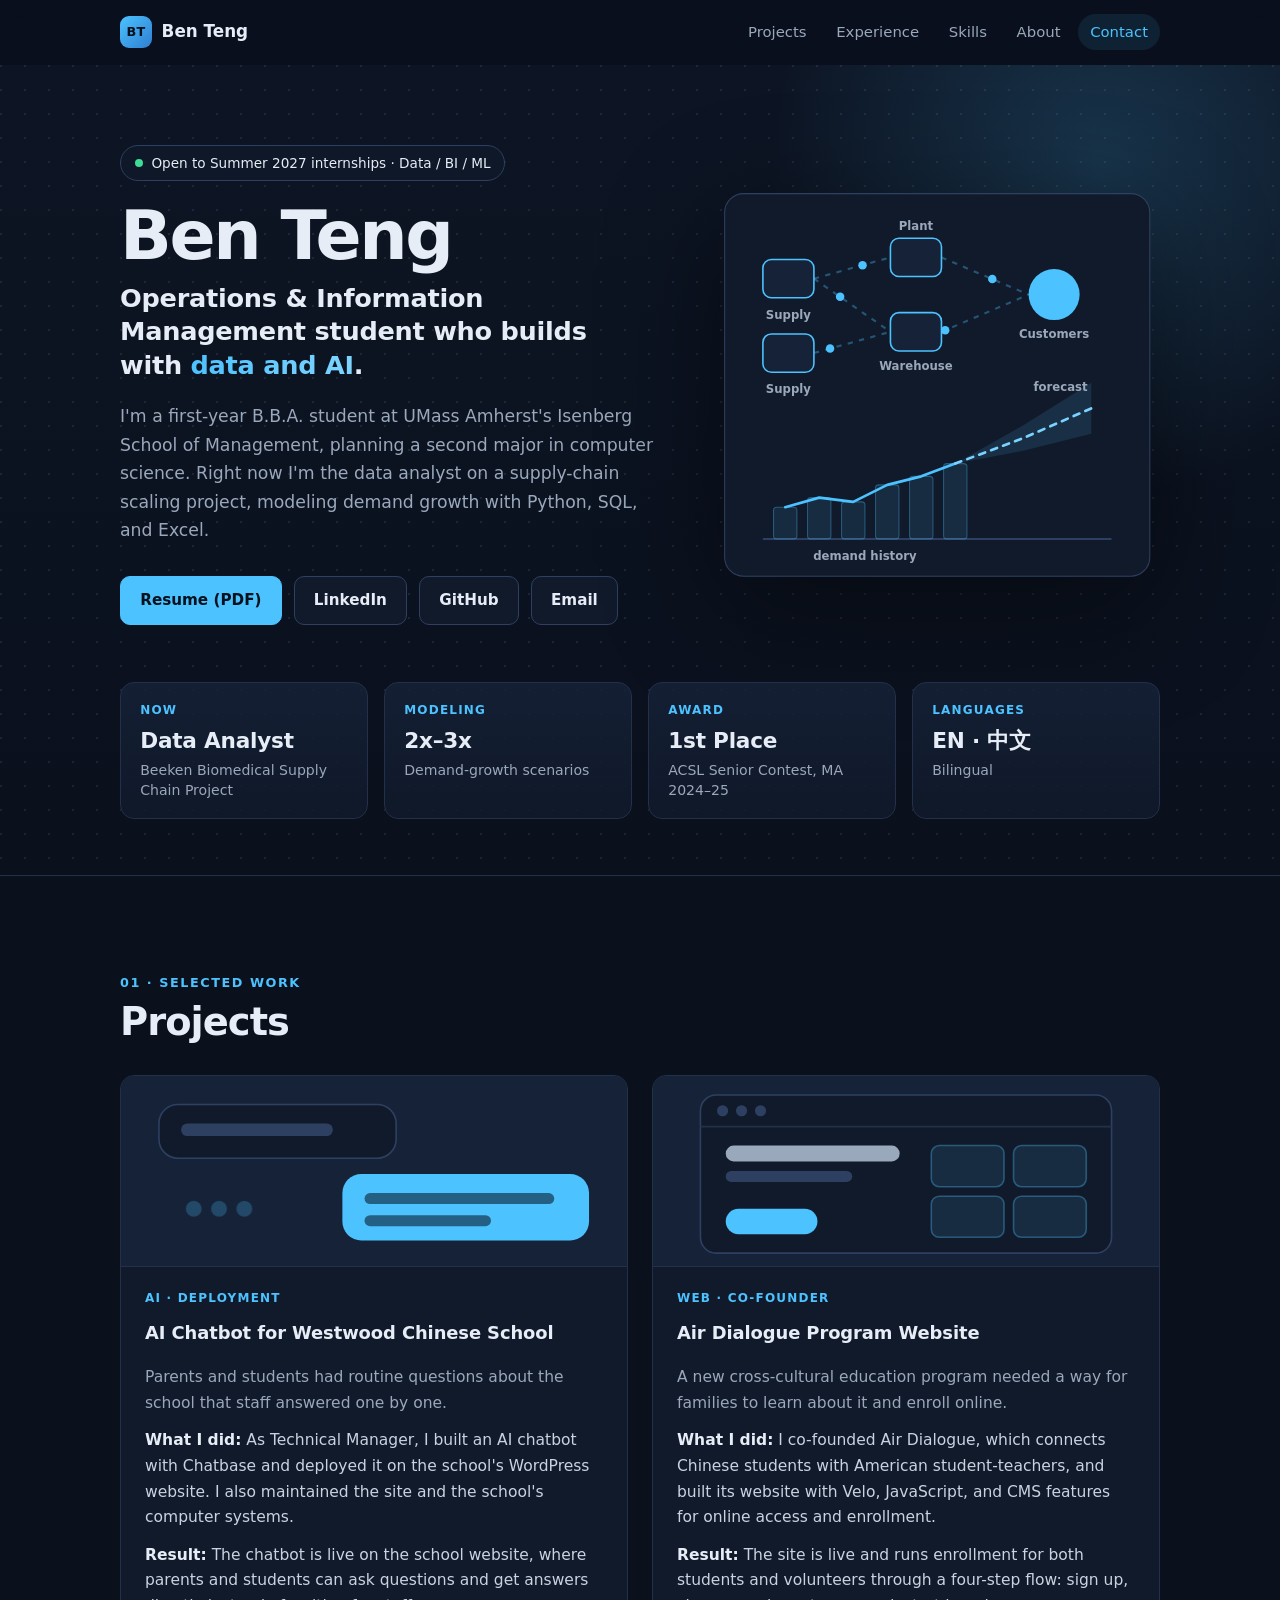
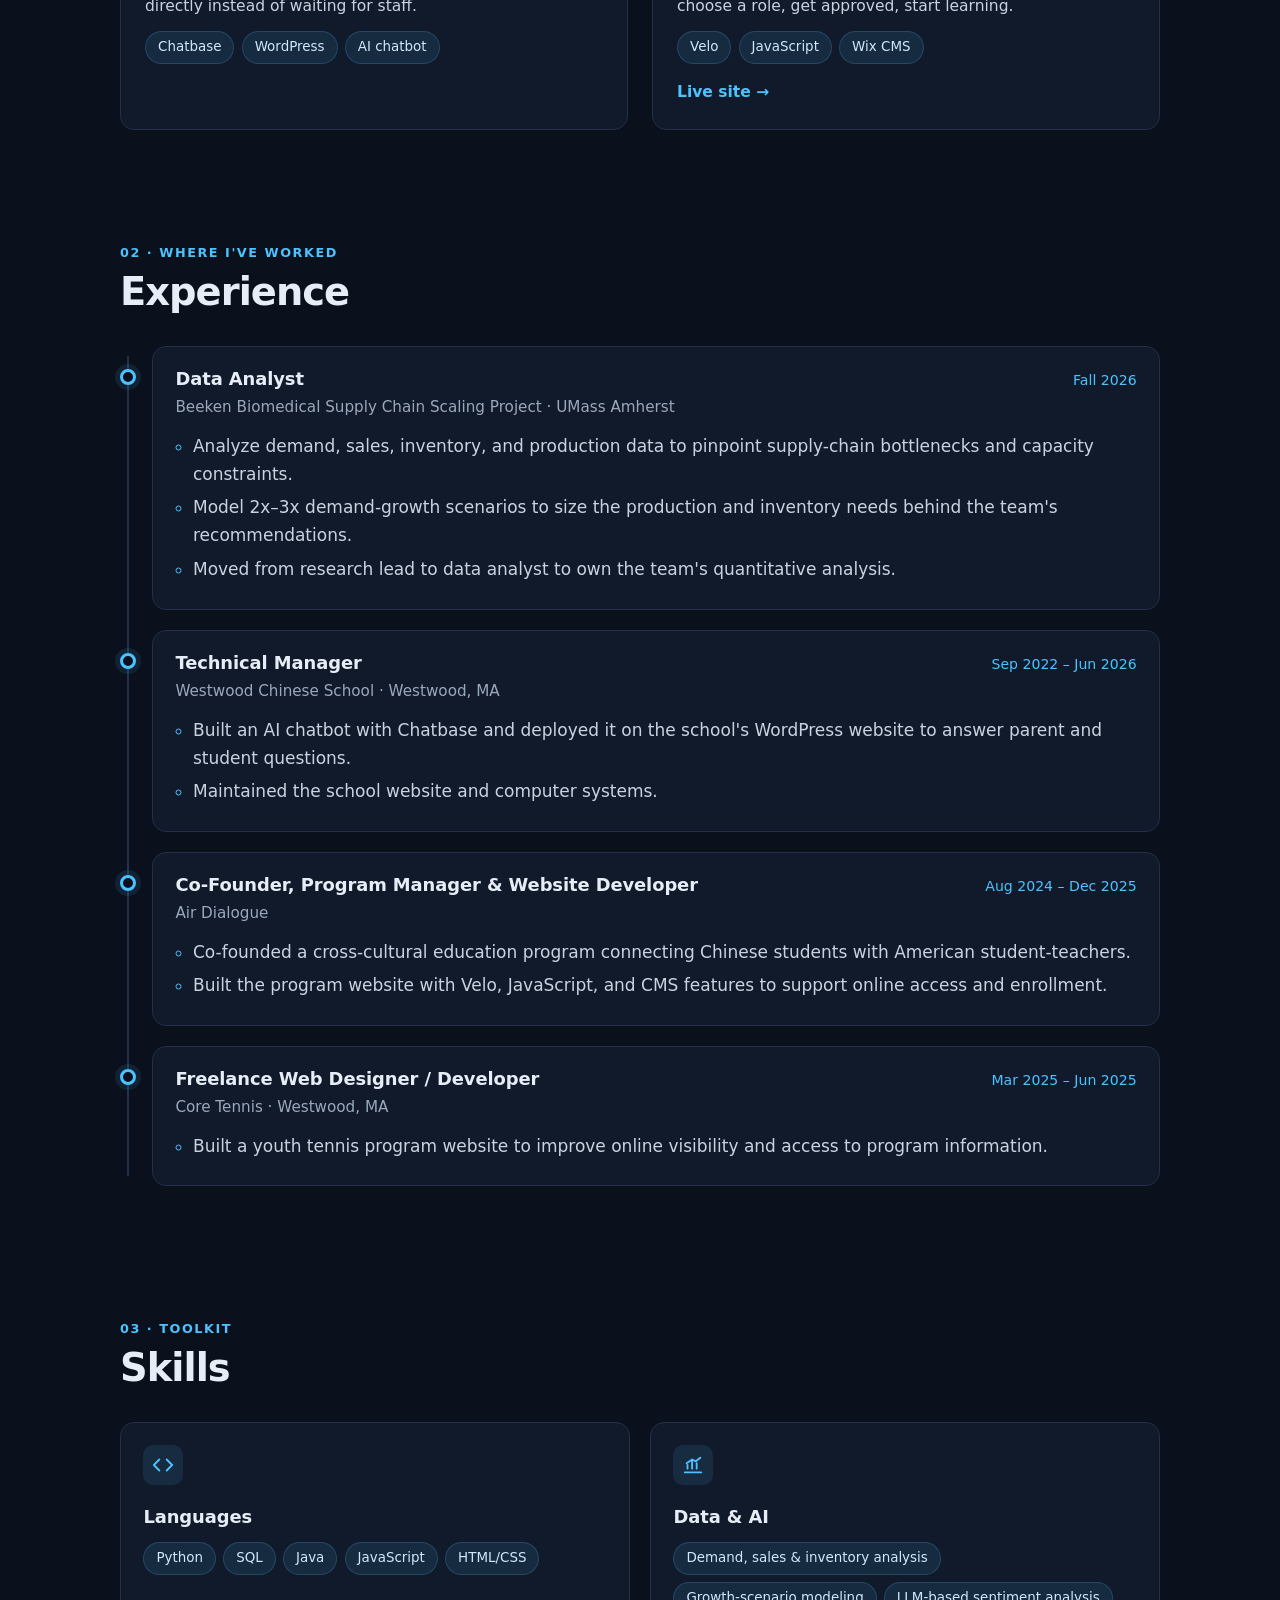
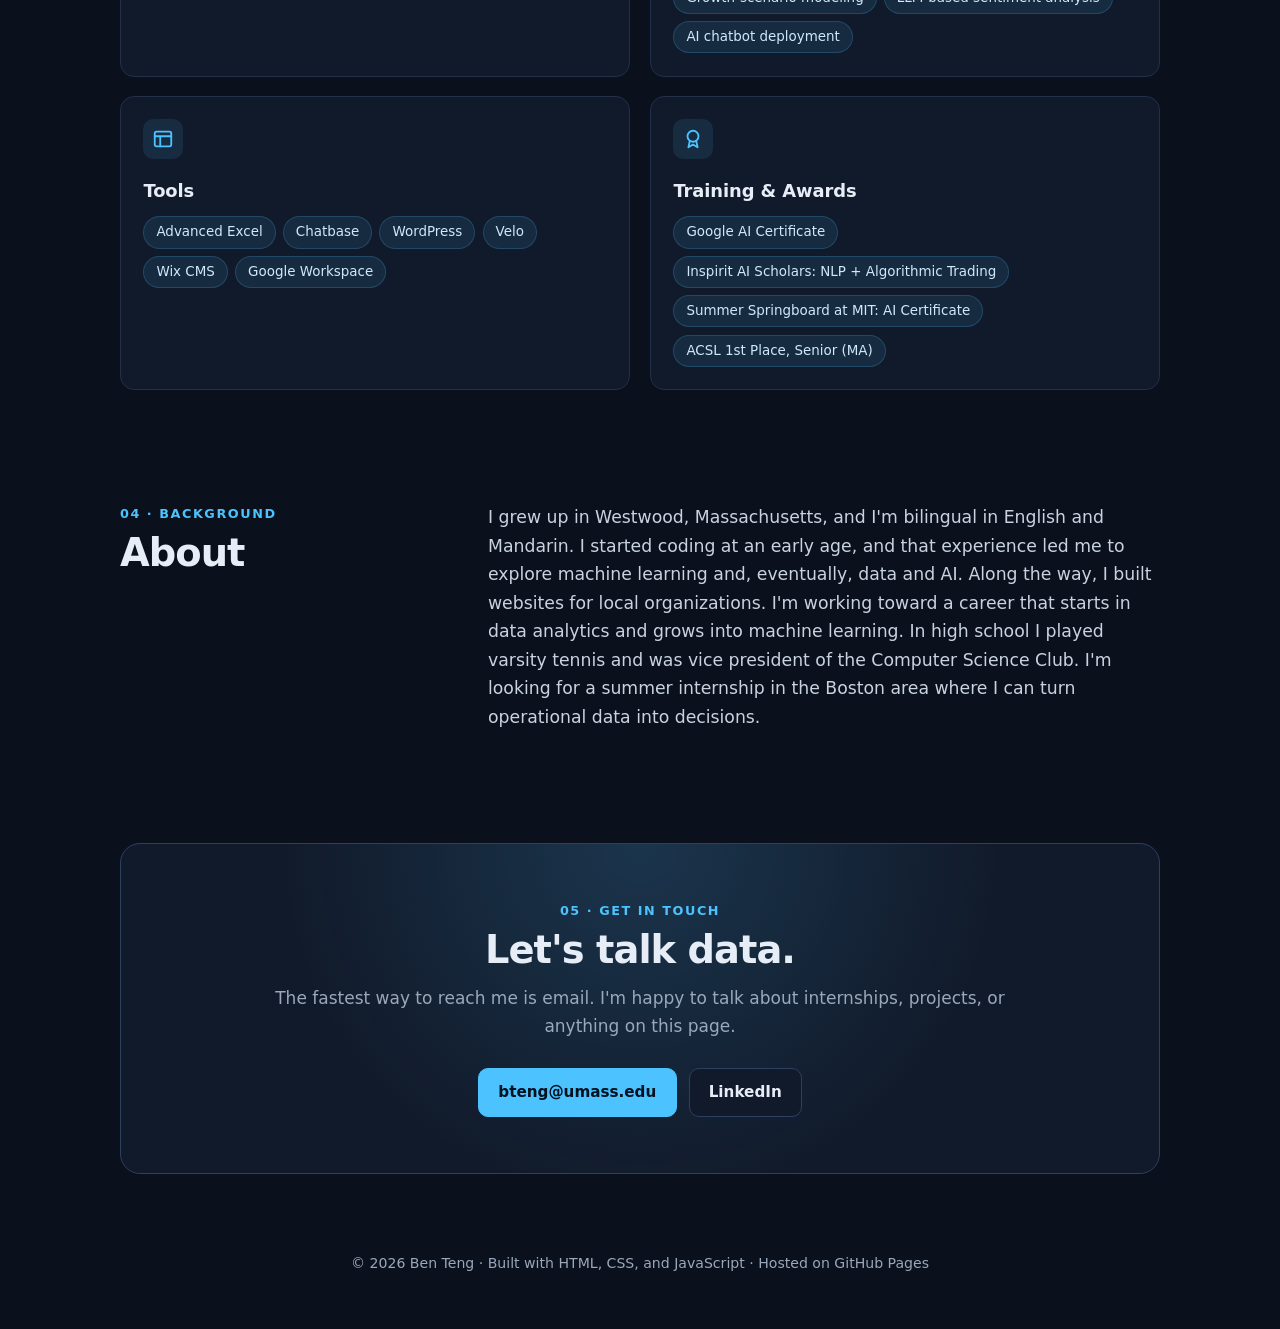
==== index.html @ b3b1205c "Fix copy and add Chatbase/WordPress details" ====
<!DOCTYPE html>
<html lang="en">
<head>
  <meta charset="UTF-8">
  <meta name="viewport" content="width=device-width, initial-scale=1.0">
  <title>Ben Teng | Data &amp; AI Portfolio</title>
  <meta name="description" content="Ben Teng, Operations & Information Management student at UMass Amherst who builds with data and AI. Seeking data analytics, BI, and ML internships.">
  <meta name="theme-color" content="#0a101c">
  <script>document.documentElement.classList.add('js');</script>
  <link rel="stylesheet" href="styles.css?v=3">
  <script src="script.js?v=3" defer></script>
</head>
<body>
  <a class="skip-link" href="#main">Skip to content</a>
  <div class="progress" aria-hidden="true"><span></span></div>

  <header class="site-header">
    <nav class="nav container" aria-label="Main">
      <a class="nav-name" href="#top"><span class="logo-mark" aria-hidden="true">BT</span>Ben Teng</a>
      <ul class="nav-links">
        <li><a href="#projects">Projects</a></li>
        <li><a href="#experience">Experience</a></li>
        <li><a href="#skills">Skills</a></li>
        <li><a href="#about">About</a></li>
        <li><a href="#contact">Contact</a></li>
      </ul>
    </nav>
  </header>

  <main id="main">
    <!-- ========== HERO ========== -->
    <section class="hero" id="top">
      <div class="hero-glow" aria-hidden="true"></div>
      <div class="container hero-grid">
        <div class="hero-text" data-stagger>
          <p class="eyebrow reveal"><span class="status-dot" aria-hidden="true"></span>Open to Summer 2027 internships · Data / BI / ML</p>
          <h1 class="reveal">Ben Teng</h1>
          <p class="headline reveal">Operations &amp; Information Management student who builds with <span class="accent-text">data and AI</span>.</p>
          <p class="lead reveal">
            I'm a first-year B.B.A. student at UMass Amherst's Isenberg School of Management,
            planning a second major in computer science. Right now I'm the data analyst on a supply-chain
            scaling project, modeling demand growth with Python, SQL, and Excel.
          </p>
          <div class="button-row reveal">
            <a class="btn btn-primary" href="resume/Ben_Teng_Resume.pdf" target="_blank" rel="noopener">Resume (PDF)</a>
            <a class="btn" href="https://www.linkedin.com/in/ben-teng-31b1a333a/" target="_blank" rel="noopener">LinkedIn</a>
            <a class="btn" href="https://github.com/benteng30" target="_blank" rel="noopener">GitHub</a>
            <a class="btn" href="mailto:bteng@umass.edu">Email</a>
          </div>
        </div>

        <!-- Hero illustration: supply chain network feeding a demand forecast -->
        <figure class="hero-art reveal" data-anim="zoom" aria-hidden="true">
          <svg viewBox="0 0 420 380" xmlns="http://www.w3.org/2000/svg">
            <rect x="10" y="10" width="400" height="360" rx="18" class="art-panel"/>
            <g class="edges">
              <path id="e1" d="M94 90 L166 70"/>
              <path id="e2" d="M94 90 L166 140"/>
              <path id="e3" d="M94 160 L166 140"/>
              <path id="e4" d="M214 70 L296 105"/>
              <path id="e5" d="M214 140 L296 105"/>
            </g>
            <g class="flow">
              <circle r="4"><animateMotion dur="3.2s" repeatCount="indefinite"><mpath href="#e1"/></animateMotion></circle>
              <circle r="4"><animateMotion dur="3.6s" begin="0.8s" repeatCount="indefinite"><mpath href="#e2"/></animateMotion></circle>
              <circle r="4"><animateMotion dur="3s" begin="1.4s" repeatCount="indefinite"><mpath href="#e3"/></animateMotion></circle>
              <circle r="4"><animateMotion dur="2.8s" begin="0.4s" repeatCount="indefinite"><mpath href="#e4"/></animateMotion></circle>
              <circle r="4"><animateMotion dur="3.1s" begin="1.9s" repeatCount="indefinite"><mpath href="#e5"/></animateMotion></circle>
            </g>
            <g class="node"><rect x="46" y="72" width="48" height="36" rx="8"/><text x="70" y="128">Supply</text></g>
            <g class="node"><rect x="46" y="142" width="48" height="36" rx="8"/><text x="70" y="198">Supply</text></g>
            <g class="node"><rect x="166" y="52" width="48" height="36" rx="8"/><text x="190" y="44">Plant</text></g>
            <g class="node"><rect x="166" y="122" width="48" height="36" rx="8"/><text x="190" y="176">Warehouse</text></g>
            <g class="node node-accent"><circle cx="320" cy="105" r="24"/><text x="320" y="146">Customers</text></g>

            <line x1="46" y1="335" x2="374" y2="335" class="axis"/>
            <g class="bars">
              <rect x="56"  y="305" width="22" height="30" rx="3"/>
              <rect x="88"  y="296" width="22" height="39" rx="3"/>
              <rect x="120" y="300" width="22" height="35" rx="3"/>
              <rect x="152" y="284" width="22" height="51" rx="3"/>
              <rect x="184" y="276" width="22" height="59" rx="3"/>
              <rect x="216" y="264" width="22" height="71" rx="3"/>
            </g>
            <path class="trend" pathLength="400" d="M67 305 L99 296 L131 300 L163 284 L195 276 L227 264"/>
            <path class="forecast" d="M227 264 L259 252 L291 240 L323 226 L355 212"/>
            <path class="band" d="M227 264 L259 246 L291 228 L323 208 L355 188 L355 236 L323 244 L291 252 L259 258 Z"/>
            <text x="326" y="196" class="chart-label">forecast</text>
            <text x="142" y="355" class="chart-label">demand history</text>
          </svg>
        </figure>
      </div>

      <!-- At a glance: key facts as objects -->
      <div class="container">
        <ul class="glance" data-stagger aria-label="At a glance">
          <li class="glance-item reveal" data-anim="up">
            <span class="glance-k">Now</span>
            <span class="glance-v">Data Analyst</span>
            <span class="glance-d">Beeken Biomedical Supply Chain Project</span>
          </li>
          <li class="glance-item reveal" data-anim="up">
            <span class="glance-k">Modeling</span>
            <span class="glance-v">2x–3x</span>
            <span class="glance-d">Demand-growth scenarios</span>
          </li>
          <li class="glance-item reveal" data-anim="up">
            <span class="glance-k">Award</span>
            <span class="glance-v">1st Place</span>
            <span class="glance-d">ACSL Senior Contest, MA 2024–25</span>
          </li>
          <li class="glance-item reveal" data-anim="up">
            <span class="glance-k">Languages</span>
            <span class="glance-v">EN · 中文</span>
            <span class="glance-d">Bilingual</span>
          </li>
        </ul>
      </div>
    </section>

    <!-- ========== PROJECTS ========== -->
    <section class="section container" id="projects" aria-labelledby="projects-title">
      <div class="section-head reveal">
        <p class="kicker">01 · Selected work</p>
        <h2 id="projects-title">Projects</h2>
      </div>

      <div class="cards" data-stagger>
        <article class="card reveal" data-anim="rise">
          <div class="card-art" aria-hidden="true">
            <svg viewBox="0 0 320 120" xmlns="http://www.w3.org/2000/svg">
              <rect x="24" y="18" width="150" height="34" rx="12" class="bubble-user"/>
              <rect x="38" y="30" width="96" height="8" rx="4" class="line-light"/>
              <rect x="140" y="62" width="156" height="42" rx="12" class="bubble-bot"/>
              <rect x="154" y="74" width="120" height="7" rx="3.5" class="line-on-accent"/>
              <rect x="154" y="88" width="80" height="7" rx="3.5" class="line-on-accent"/>
              <g class="typing"><circle cx="46" cy="84" r="5"/><circle cx="62" cy="84" r="5"/><circle cx="78" cy="84" r="5"/></g>
            </svg>
          </div>
          <div class="card-body">
            <p class="card-tag">AI · Deployment</p>
            <h3>AI Chatbot for Westwood Chinese School</h3>
            <p class="problem">Parents and students had routine questions about the school that staff answered one by one.</p>
            <p><strong>What I did:</strong> As Technical Manager, I built an AI chatbot with Chatbase and deployed it on the school's WordPress website. I also maintained the site and the school's computer systems.</p>
            <p><strong>Result:</strong> The chatbot is live on the school website, where parents and students can ask questions and get answers directly instead of waiting for staff.</p>
            <ul class="chips"><li>Chatbase</li><li>WordPress</li><li>AI chatbot</li></ul>
          </div>
        </article>

        <article class="card reveal" data-anim="rise">
          <div class="card-art" aria-hidden="true">
            <svg viewBox="0 0 320 120" xmlns="http://www.w3.org/2000/svg">
              <rect x="30" y="12" width="260" height="100" rx="10" class="browser"/>
              <line x1="30" y1="32" x2="290" y2="32" class="browser-line"/>
              <circle cx="44" cy="22" r="3.5" class="dot"/><circle cx="56" cy="22" r="3.5" class="dot"/><circle cx="68" cy="22" r="3.5" class="dot"/>
              <rect x="46" y="44" width="110" height="10" rx="5" class="line-strong"/>
              <rect x="46" y="60" width="80" height="7" rx="3.5" class="line-mid"/>
              <rect x="46" y="84" width="58" height="16" rx="8" class="cta"/>
              <g class="cms">
                <rect x="176" y="44" width="46" height="26" rx="5"/><rect x="228" y="44" width="46" height="26" rx="5"/>
                <rect x="176" y="76" width="46" height="26" rx="5"/><rect x="228" y="76" width="46" height="26" rx="5"/>
              </g>
            </svg>
          </div>
          <div class="card-body">
            <p class="card-tag">Web · Co-Founder</p>
            <h3>Air Dialogue Program Website</h3>
            <p class="problem">A new cross-cultural education program needed a way for families to learn about it and enroll online.</p>
            <p><strong>What I did:</strong> I co-founded Air Dialogue, which connects Chinese students with American student-teachers, and built its website with Velo, JavaScript, and CMS features for online access and enrollment.</p>
            <p><strong>Result:</strong> The site is live and runs enrollment for both students and volunteers through a four-step flow: sign up, choose a role, get approved, start learning.</p>
            <ul class="chips"><li>Velo</li><li>JavaScript</li><li>Wix CMS</li></ul>
            <p class="links"><a href="https://www.airdialogue.com/" target="_blank" rel="noopener">Live site <span aria-hidden="true">→</span></a></p>
          </div>
        </article>

        <!--
          TEMPLATE for your next project. Copy this block above this comment and fill it in.

        <article class="card reveal" data-anim="rise">
          <div class="card-body">
            <p class="card-tag">Data · Forecasting</p>
            <h3>Project Title</h3>
            <p class="problem">One sentence on the question you answered.</p>
            <p><strong>What I did:</strong> One or two sentences.</p>
            <p><strong>Result:</strong> The finding, with a real number.</p>
            <ul class="chips"><li>Python</li><li>pandas</li><li>scikit-learn</li></ul>
            <p class="links"><a href="https://github.com/benteng30/REPO" target="_blank" rel="noopener">GitHub →</a></p>
          </div>
        </article>
        -->
      </div>
    </section>

    <!-- ========== EXPERIENCE ========== -->
    <section class="section container" id="experience" aria-labelledby="experience-title">
      <div class="section-head reveal">
        <p class="kicker">02 · Where I've worked</p>
        <h2 id="experience-title">Experience</h2>
      </div>

      <ol class="timeline">
        <li class="job reveal" data-anim="left">
          <div class="job-card">
            <div class="job-head">
              <h3>Data Analyst</h3>
              <p class="meta">Fall 2026</p>
            </div>
            <p class="org">Beeken Biomedical Supply Chain Scaling Project · UMass Amherst</p>
            <ul>
              <li>Analyze demand, sales, inventory, and production data to pinpoint supply-chain bottlenecks and capacity constraints.</li>
              <li>Model 2x–3x demand-growth scenarios to size the production and inventory needs behind the team's recommendations.</li>
              <li>Moved from research lead to data analyst to own the team's quantitative analysis.</li>
            </ul>
          </div>
        </li>

        <li class="job reveal" data-anim="left">
          <div class="job-card">
            <div class="job-head">
              <h3>Technical Manager</h3>
              <p class="meta">Sep 2022 – Jun 2026</p>
            </div>
            <p class="org">Westwood Chinese School · Westwood, MA</p>
            <ul>
              <li>Built an AI chatbot with Chatbase and deployed it on the school's WordPress website to answer parent and student questions.</li>
              <li>Maintained the school website and computer systems.</li>
            </ul>
          </div>
        </li>

        <li class="job reveal" data-anim="left">
          <div class="job-card">
            <div class="job-head">
              <h3>Co-Founder, Program Manager &amp; Website Developer</h3>
              <p class="meta">Aug 2024 – Dec 2025</p>
            </div>
            <p class="org">Air Dialogue</p>
            <ul>
              <li>Co-founded a cross-cultural education program connecting Chinese students with American student-teachers.</li>
              <li>Built the program website with Velo, JavaScript, and CMS features to support online access and enrollment.</li>
            </ul>
          </div>
        </li>

        <li class="job reveal" data-anim="left">
          <div class="job-card">
            <div class="job-head">
              <h3>Freelance Web Designer / Developer</h3>
              <p class="meta">Mar 2025 – Jun 2025</p>
            </div>
            <p class="org">Core Tennis · Westwood, MA</p>
            <ul>
              <li>Built a youth tennis program website to improve online visibility and access to program information.</li>
            </ul>
          </div>
        </li>
      </ol>
    </section>

    <!-- ========== SKILLS ========== -->
    <section class="section container" id="skills" aria-labelledby="skills-title">
      <div class="section-head reveal">
        <p class="kicker">03 · Toolkit</p>
        <h2 id="skills-title">Skills</h2>
      </div>
      <div class="skill-groups" data-stagger>
        <div class="skill-box reveal" data-anim="zoom">
          <svg class="icon" viewBox="0 0 24 24" aria-hidden="true"><path d="M8 6 2 12l6 6M16 6l6 6-6 6"/></svg>
          <h3>Languages</h3>
          <ul class="chips"><li>Python</li><li>SQL</li><li>Java</li><li>JavaScript</li><li>HTML/CSS</li></ul>
        </div>
        <div class="skill-box reveal" data-anim="zoom">
          <svg class="icon" viewBox="0 0 24 24" aria-hidden="true"><path d="M3 20h18M6 16v-4M11 16V8M16 16v-6M20 4l-5 4-4-2-6 4"/></svg>
          <h3>Data &amp; AI</h3>
          <ul class="chips"><li>Demand, sales &amp; inventory analysis</li><li>Growth-scenario modeling</li><li>LLM-based sentiment analysis</li><li>AI chatbot deployment</li></ul>
        </div>
        <div class="skill-box reveal" data-anim="zoom">
          <svg class="icon" viewBox="0 0 24 24" aria-hidden="true"><rect x="3" y="4" width="18" height="16" rx="2"/><path d="M3 9h18M9 9v11"/></svg>
          <h3>Tools</h3>
          <ul class="chips"><li>Advanced Excel</li><li>Chatbase</li><li>WordPress</li><li>Velo</li><li>Wix CMS</li><li>Google Workspace</li></ul>
        </div>
        <div class="skill-box reveal" data-anim="zoom">
          <svg class="icon" viewBox="0 0 24 24" aria-hidden="true"><circle cx="12" cy="9" r="6"/><path d="m8.5 14-1.5 7 5-3 5 3-1.5-7"/></svg>
          <h3>Training &amp; Awards</h3>
          <ul class="chips"><li>Google AI Certificate</li><li>Inspirit AI Scholars: NLP + Algorithmic Trading</li><li>Summer Springboard at MIT: AI Certificate</li><li>ACSL 1st Place, Senior (MA)</li></ul>
        </div>
      </div>
    </section>

    <!-- ========== ABOUT ========== -->
    <section class="section container" id="about" aria-labelledby="about-title">
      <div class="about-grid">
        <div class="section-head reveal">
          <p class="kicker">04 · Background</p>
          <h2 id="about-title">About</h2>
        </div>
        <p class="prose reveal" data-anim="right">
          I grew up in Westwood, Massachusetts, and I'm bilingual in English and Mandarin.
          I started coding at an early age, and that experience led me to explore machine learning and,
          eventually, data and AI. Along the way, I built websites for local organizations. I'm working toward a career that starts in data analytics and grows into
          machine learning. In high school I played varsity tennis and was vice president of the Computer
          Science Club. I'm looking for a summer internship in the Boston area where I can turn
          operational data into decisions.
        </p>
      </div>
    </section>

    <!-- ========== CONTACT ========== -->
    <section class="section container" id="contact" aria-labelledby="contact-title">
      <div class="contact-box reveal" data-anim="zoom">
        <p class="kicker">05 · Get in touch</p>
        <h2 id="contact-title">Let's talk data.</h2>
        <p class="prose">The fastest way to reach me is email. I'm happy to talk about internships, projects, or anything on this page.</p>
        <div class="button-row">
          <a class="btn btn-primary" href="mailto:bteng@umass.edu">bteng@umass.edu</a>
          <a class="btn" href="https://www.linkedin.com/in/ben-teng-31b1a333a/" target="_blank" rel="noopener">LinkedIn</a>
        </div>
      </div>
    </section>
  </main>

  <footer class="site-footer container">
    <p>© 2026 Ben Teng · Built with HTML, CSS, and JavaScript · Hosted on GitHub Pages</p>
  </footer>
</body>
</html>
---- styles.css ----
/* ===== Ben Teng portfolio: dark theme ===== */
/* One accent color. Change --accent to restyle the whole site. */
:root {
  --accent: #4cc2ff;          /* sky blue; strong contrast on the dark background */
  --accent-strong: #7fd4ff;
  --accent-ink: #04121f;      /* text color on accent buttons */
  --accent-a10: rgba(76, 194, 255, .10);
  --accent-a20: rgba(76, 194, 255, .20);
  --accent-a35: rgba(76, 194, 255, .35);
  --bg: #0a101c;
  --bg-2: #0d1524;
  --surface: #111a2b;
  --surface-2: #162238;
  --border: #22304a;
  --border-strong: #2e4061;
  --text: #e6edf6;
  --muted: #9aa8bb;
  --radius: 14px;
  --max: 1080px;
  --ease: cubic-bezier(.16, 1, .3, 1);
}

*, *::before, *::after { box-sizing: border-box; }

html { scroll-behavior: smooth; scroll-padding-top: 76px; background: var(--bg); }

body {
  margin: 0;
  font-family: system-ui, -apple-system, "Segoe UI", Roboto, "Helvetica Neue", Arial, sans-serif;
  font-size: 1.0625rem;
  line-height: 1.65;
  color: var(--text);
  background: var(--bg);
  -webkit-font-smoothing: antialiased;
}

.container { width: 100%; max-width: var(--max); margin: 0 auto; padding: 0 1.25rem; }

a { color: var(--accent); }
a:hover { color: var(--accent-strong); }
a:focus-visible, .btn:focus-visible { outline: 2px solid var(--accent); outline-offset: 3px; border-radius: 6px; }
::selection { background: var(--accent); color: var(--accent-ink); }

.skip-link { position: absolute; left: -999px; top: 0; background: var(--accent); color: var(--accent-ink); padding: .5rem 1rem; z-index: 100; }
.skip-link:focus { left: 1rem; top: 1rem; }

/* ----- Scroll progress bar ----- */
.progress { position: fixed; inset: 0 0 auto 0; height: 3px; z-index: 50; pointer-events: none; }
.progress span { display: block; height: 100%; width: 100%; background: linear-gradient(90deg, var(--accent), var(--accent-strong)); transform-origin: left; transform: scaleX(var(--p, 0)); }

/* ----- Scroll reveal variants (content stays visible without JS) ----- */
.js .reveal {
  opacity: 0;
  transform: translateY(28px);
  filter: blur(6px);
  transition: opacity .9s var(--ease), transform .9s var(--ease), filter .9s var(--ease);
  will-change: opacity, transform;
}
.js .reveal[data-anim="left"]  { transform: translateX(-40px); }
.js .reveal[data-anim="right"] { transform: translateX(40px); }
.js .reveal[data-anim="zoom"]  { transform: scale(.94) translateY(16px); }
.js .reveal[data-anim="rise"]  { transform: translateY(56px) rotateX(8deg); transform-origin: 50% 100%; }
.js .reveal.visible { opacity: 1; transform: none; filter: none; }

/* ----- Header / nav ----- */
.site-header {
  position: sticky; top: 0; z-index: 20;
  background: rgba(10, 16, 28, .7);
  backdrop-filter: saturate(160%) blur(14px);
  -webkit-backdrop-filter: saturate(160%) blur(14px);
  border-bottom: 1px solid transparent;
  transition: border-color .3s, background .3s;
}
.site-header.scrolled { border-bottom-color: var(--border); background: rgba(10, 16, 28, .88); }
.nav { display: flex; align-items: center; justify-content: space-between; gap: 1rem; min-height: 64px; flex-wrap: wrap; }
.nav-name { display: inline-flex; align-items: center; gap: .6rem; font-weight: 700; color: var(--text); text-decoration: none; font-size: 1.05rem; }
.logo-mark {
  display: inline-grid; place-items: center; width: 32px; height: 32px; border-radius: 9px;
  background: linear-gradient(135deg, var(--accent), #2f7fd1); color: var(--accent-ink);
  font-size: .8rem; font-weight: 800; letter-spacing: .02em;
}
.nav-links { list-style: none; display: flex; gap: .35rem; margin: 0; padding: 0; flex-wrap: wrap; }
.nav-links a {
  display: block; color: var(--muted); text-decoration: none; font-size: .93rem;
  padding: .35rem .75rem; border-radius: 999px; transition: color .2s, background .2s;
}
.nav-links a:hover { color: var(--text); background: var(--surface-2); }
.nav-links a.active { color: var(--accent); background: var(--accent-a10); }

/* ----- Hero ----- */
.hero {
  position: relative; overflow: hidden;
  padding: 5rem 0 3.5rem;
  background:
    radial-gradient(circle at 1px 1px, rgba(154, 168, 187, .13) 1px, transparent 0) 0 0 / 24px 24px,
    linear-gradient(180deg, var(--bg-2) 0%, var(--bg) 100%);
  border-bottom: 1px solid var(--border);
}
.hero-glow {
  position: absolute; width: 720px; height: 720px; right: -180px; top: -260px; pointer-events: none;
  background: radial-gradient(circle, rgba(76, 194, 255, .18) 0%, rgba(76, 194, 255, 0) 65%);
}
.hero-grid { position: relative; display: grid; grid-template-columns: 1.1fr .9fr; gap: 3rem; align-items: center; }
.eyebrow {
  display: inline-flex; align-items: center; gap: .55rem;
  color: var(--text); font-weight: 500; font-size: .85rem; margin: 0 0 1.25rem;
  padding: .35rem .85rem; border: 1px solid var(--border-strong); border-radius: 999px; background: rgba(17, 26, 43, .7);
}
.status-dot { width: 8px; height: 8px; border-radius: 50%; background: #3ddc97; box-shadow: 0 0 0 0 rgba(61, 220, 151, .6); animation: pulse 2.2s infinite; }
@keyframes pulse { 0% { box-shadow: 0 0 0 0 rgba(61,220,151,.55); } 70% { box-shadow: 0 0 0 9px rgba(61,220,151,0); } 100% { box-shadow: 0 0 0 0 rgba(61,220,151,0); } }
h1 { font-size: clamp(2.8rem, 7vw, 4.25rem); line-height: 1.02; margin: 0 0 .75rem; letter-spacing: -.035em; font-weight: 800; }
.headline { font-size: clamp(1.25rem, 2.6vw, 1.6rem); font-weight: 600; margin: 0 0 1.25rem; max-width: 28ch; line-height: 1.3; letter-spacing: -.01em; }
.accent-text { background: linear-gradient(90deg, var(--accent), var(--accent-strong)); -webkit-background-clip: text; background-clip: text; color: transparent; }
.lead { font-size: 1.08rem; color: var(--muted); max-width: 56ch; margin: 0 0 2rem; }

/* Hero illustration */
.hero-art { margin: 0; will-change: transform; }
.hero-art svg { width: 100%; height: auto; display: block; filter: drop-shadow(0 30px 60px rgba(0, 0, 0, .45)); }
.art-panel { fill: var(--surface); stroke: var(--border-strong); }
.edges path { stroke: var(--accent-a35); stroke-width: 2; fill: none; stroke-dasharray: 5 6; animation: march 1.2s linear infinite; }
.flow circle { fill: var(--accent); }
.node rect { fill: var(--surface-2); stroke: var(--accent); stroke-width: 1.5; }
.node-accent circle { fill: var(--accent); }
.node text, .chart-label { font: 600 11px system-ui, sans-serif; fill: var(--muted); text-anchor: middle; }
.axis { stroke: var(--border-strong); stroke-width: 2; }
.bars rect { fill: var(--accent-a10); stroke: var(--accent-a35); }
.trend { stroke: var(--accent); stroke-width: 2.5; fill: none; stroke-linecap: round; stroke-linejoin: round; }
.forecast { stroke: var(--accent-strong); stroke-width: 2.5; fill: none; stroke-dasharray: 6 6; stroke-linecap: round; }
.band { fill: var(--accent); opacity: .12; }

.js .hero-art .trend { stroke-dasharray: 400; stroke-dashoffset: 400; }
.js .hero-art .forecast, .js .hero-art .band, .js .hero-art .chart-label { opacity: 0; transition: opacity .8s 1.6s; }
.js .hero-art.visible .trend { animation: draw 1.6s .5s var(--ease) forwards; }
.js .hero-art.visible .forecast, .js .hero-art.visible .chart-label { opacity: 1; }
.js .hero-art.visible .band { opacity: .12; }
.js .hero-art .bars rect { transform-box: fill-box; transform-origin: bottom; transform: scaleY(0); transition: transform .9s var(--ease); }
.js .hero-art.visible .bars rect { transform: scaleY(1); }
.js .hero-art.visible .bars rect:nth-child(2) { transition-delay: .08s; }
.js .hero-art.visible .bars rect:nth-child(3) { transition-delay: .16s; }
.js .hero-art.visible .bars rect:nth-child(4) { transition-delay: .24s; }
.js .hero-art.visible .bars rect:nth-child(5) { transition-delay: .32s; }
.js .hero-art.visible .bars rect:nth-child(6) { transition-delay: .40s; }
@keyframes draw { to { stroke-dashoffset: 0; } }
@keyframes march { to { stroke-dashoffset: -22; } }

/* At a glance */
.glance { list-style: none; margin: 3.5rem 0 0; padding: 0; display: grid; grid-template-columns: repeat(4, 1fr); gap: 1rem; }
.glance-item {
  display: flex; flex-direction: column; gap: .15rem;
  padding: 1.1rem 1.2rem; border-radius: var(--radius);
  background: linear-gradient(180deg, rgba(22, 34, 56, .85), rgba(17, 26, 43, .85));
  border: 1px solid var(--border);
}
.glance-k { font-size: .75rem; text-transform: uppercase; letter-spacing: .1em; color: var(--accent); font-weight: 600; }
.glance-v { font-size: 1.35rem; font-weight: 700; letter-spacing: -.01em; }
.glance-d { font-size: .88rem; color: var(--muted); line-height: 1.4; }

/* ----- Buttons ----- */
.button-row { display: flex; flex-wrap: wrap; gap: .75rem; }
.btn {
  display: inline-block; padding: .7rem 1.2rem; border-radius: 10px;
  border: 1px solid var(--border-strong); color: var(--text); background: var(--surface);
  text-decoration: none; font-weight: 600; font-size: .95rem;
  transition: transform .25s var(--ease), border-color .25s, background .25s, box-shadow .25s;
}
.btn:hover { color: var(--text); border-color: var(--accent); background: var(--surface-2); transform: translateY(-2px); }
.btn-primary { background: var(--accent); border-color: var(--accent); color: var(--accent-ink); }
.btn-primary:hover { background: var(--accent-strong); border-color: var(--accent-strong); color: var(--accent-ink); box-shadow: 0 10px 30px rgba(76, 194, 255, .3); }

/* ----- Sections ----- */
.section { padding-top: 6rem; padding-bottom: 1rem; }
.section-head { margin-bottom: 2rem; }
.kicker { margin: 0 0 .4rem; color: var(--accent); font-size: .8rem; font-weight: 600; letter-spacing: .12em; text-transform: uppercase; }
h2 { font-size: clamp(1.8rem, 4vw, 2.4rem); margin: 0; letter-spacing: -.025em; line-height: 1.15; }
h3 { font-size: 1.12rem; margin: 0 0 .5rem; line-height: 1.35; letter-spacing: -.005em; }
.prose { max-width: 68ch; color: #c9d3e0; margin: 0; }
strong { color: var(--text); }

/* ----- Chips ----- */
.chips { list-style: none; margin: 0; padding: 0; display: flex; flex-wrap: wrap; gap: .45rem; }
.chips li {
  font-size: .84rem; padding: .25rem .75rem; border-radius: 999px;
  background: var(--accent-a10); border: 1px solid var(--accent-a20); color: #cfe9fb;
}

/* ----- Project cards ----- */
.cards { display: grid; grid-template-columns: repeat(auto-fit, minmax(320px, 1fr)); gap: 1.5rem; perspective: 1200px; }
.card {
  position: relative; border: 1px solid var(--border); border-radius: var(--radius);
  background: var(--surface); overflow: hidden; display: flex; flex-direction: column;
}
.card::before {  /* glow that follows the cursor */
  content: ""; position: absolute; inset: 0; pointer-events: none; opacity: 0; transition: opacity .3s;
  background: radial-gradient(400px circle at var(--mx, 50%) var(--my, 0%), rgba(76, 194, 255, .12), transparent 45%);
}
.card:hover::before { opacity: 1; }
.js .card.visible { transition: transform .35s var(--ease), border-color .3s, box-shadow .35s, opacity .9s var(--ease), filter .9s var(--ease); }
.card:hover { transform: translateY(-6px); border-color: var(--accent-a35); box-shadow: 0 24px 50px rgba(0, 0, 0, .45); }
.card-art { background: var(--surface-2); border-bottom: 1px solid var(--border); }
.card-art svg { display: block; width: 100%; height: auto; }
.card-body { position: relative; padding: 1.4rem 1.5rem 1.5rem; display: flex; flex-direction: column; gap: .75rem; flex: 1; }
.card-body p { margin: 0; font-size: .97rem; color: #c9d3e0; }
.card-tag { font-size: .75rem !important; text-transform: uppercase; letter-spacing: .1em; color: var(--accent) !important; font-weight: 600; }
.card .problem { color: var(--muted); }
.links { margin-top: auto !important; padding-top: .25rem; }
.links a { font-weight: 600; text-decoration: none; }
.links a span { display: inline-block; transition: transform .25s var(--ease); }
.links a:hover span { transform: translateX(4px); }

/* card illustrations */
.bubble-user { fill: var(--surface); stroke: var(--border-strong); }
.line-light { fill: var(--border-strong); }
.bubble-bot { fill: var(--accent); }
.line-on-accent { fill: var(--accent-ink); opacity: .55; }
.typing circle { fill: var(--accent); animation: blink 1.4s infinite both; }
.typing circle:nth-child(2) { animation-delay: .2s; }
.typing circle:nth-child(3) { animation-delay: .4s; }
@keyframes blink { 0%, 80%, 100% { opacity: .25; } 40% { opacity: 1; } }
.browser { fill: var(--surface); stroke: var(--border-strong); }
.browser-line { stroke: var(--border); }
.dot { fill: var(--border-strong); }
.line-strong { fill: var(--muted); }
.line-mid { fill: var(--border-strong); }
.cta { fill: var(--accent); }
.cms rect { fill: var(--accent-a10); stroke: var(--accent-a35); transition: fill .35s; }
.card:hover .cms rect:nth-child(2), .card:hover .cms rect:nth-child(3) { fill: var(--accent-a35); }

/* ----- Experience timeline ----- */
.timeline { list-style: none; margin: 0; padding: 0 0 0 2rem; position: relative; }
.timeline::before { content: ""; position: absolute; left: 7px; top: 10px; bottom: 10px; width: 2px; background: var(--border); }
.timeline::after {  /* line fills in as you scroll */
  content: ""; position: absolute; left: 7px; top: 10px; width: 2px; height: calc((100% - 20px) * var(--tl, 0));
  background: linear-gradient(180deg, var(--accent), var(--accent-strong)); border-radius: 2px;
}
.job { position: relative; margin-bottom: 1.25rem; }
.job::before {
  content: ""; position: absolute; left: -2rem; top: 1.45rem; z-index: 1;
  width: 16px; height: 16px; border-radius: 50%; background: var(--bg); border: 3px solid var(--border-strong);
  transition: border-color .5s, box-shadow .5s;
}
.job.visible::before { border-color: var(--accent); box-shadow: 0 0 0 5px var(--accent-a10); }
.job-card {
  background: var(--surface); border: 1px solid var(--border); border-radius: var(--radius); padding: 1.25rem 1.4rem;
  transition: border-color .3s, transform .35s var(--ease);
}
.job-card:hover { border-color: var(--accent-a35); transform: translateX(4px); }
.job-head { display: flex; justify-content: space-between; gap: 1rem; align-items: baseline; flex-wrap: wrap; }
.job-head h3 { margin: 0; }
.meta { color: var(--accent); margin: 0; font-size: .88rem; font-weight: 500; white-space: nowrap; }
.org { margin: .15rem 0 0; color: var(--muted); font-size: .95rem; }
.job ul { margin: .75rem 0 0; padding-left: 1.1rem; color: #c9d3e0; }
.job li { margin-bottom: .35rem; }
.job li::marker { color: var(--accent); }

/* ----- Skills ----- */
.skill-groups { display: grid; grid-template-columns: repeat(2, 1fr); gap: 1.25rem; }
.skill-box {
  background: var(--surface); border: 1px solid var(--border); border-radius: var(--radius); padding: 1.4rem;
}
.js .skill-box.visible { transition: border-color .3s, transform .35s var(--ease), opacity .9s var(--ease), filter .9s var(--ease); }
.skill-box:hover { border-color: var(--accent-a35); transform: translateY(-3px); }
.skill-box h3 { margin-bottom: .8rem; }
.icon {
  width: 40px; height: 40px; padding: 9px; border-radius: 10px; margin-bottom: .75rem;
  background: var(--accent-a10); stroke: var(--accent); fill: none; stroke-width: 2; stroke-linecap: round; stroke-linejoin: round;
}

/* ----- About ----- */
.about-grid { display: grid; grid-template-columns: 1fr 2fr; gap: 2rem; align-items: start; }
.about-grid .prose { font-size: 1.08rem; }

/* ----- Contact ----- */
.contact-box {
  position: relative; overflow: hidden; text-align: center;
  background:
    radial-gradient(600px circle at 50% 0%, rgba(76, 194, 255, .16), transparent 60%),
    var(--surface);
  border: 1px solid var(--border-strong); border-radius: 20px; padding: 3.5rem 2rem;
}
.contact-box h2 { margin-bottom: .75rem; }
.contact-box .prose { margin: 0 auto 1.75rem; color: var(--muted); }
.contact-box .button-row { justify-content: center; }

/* ----- Footer ----- */
.site-footer { padding-top: 3rem; padding-bottom: 2.5rem; color: var(--muted); font-size: .88rem; text-align: center; }

/* ----- Tablets & phones ----- */
@media (max-width: 900px) {
  .glance { grid-template-columns: repeat(2, 1fr); }
}
@media (max-width: 820px) {
  .hero-grid { grid-template-columns: 1fr; gap: 2.5rem; }
  .hero-art { max-width: 440px; }
  .about-grid { grid-template-columns: 1fr; gap: 1rem; }
}
@media (max-width: 600px) {
  .nav { padding-top: .5rem; padding-bottom: .5rem; }
  .nav-links { gap: 0; }
  .nav-links a { padding: .3rem .55rem; font-size: .88rem; }
  .hero { padding-top: 2.5rem; }
  .btn { flex: 1 1 auto; text-align: center; }
  .skill-groups { grid-template-columns: 1fr; }
  .cards { grid-template-columns: 1fr; }
  .glance-v { font-size: 1.15rem; }
  .contact-box { padding: 2.5rem 1.25rem; }
  .section { padding-top: 4.5rem; }
}

/* ----- Respect people who turn off motion ----- */
@media (prefers-reduced-motion: reduce) {
  html { scroll-behavior: auto; }
  *, *::before, *::after { animation: none !important; transition: none !important; }
  .js .reveal { opacity: 1; transform: none; filter: none; }
  .js .hero-art .bars rect { transform: none; }
  .js .hero-art .trend { stroke-dashoffset: 0; }
  .js .hero-art .forecast, .js .hero-art .chart-label { opacity: 1; }
  .js .hero-art .band { opacity: .12; }
  .flow { display: none; }
  .timeline::after { height: calc(100% - 20px); }
}
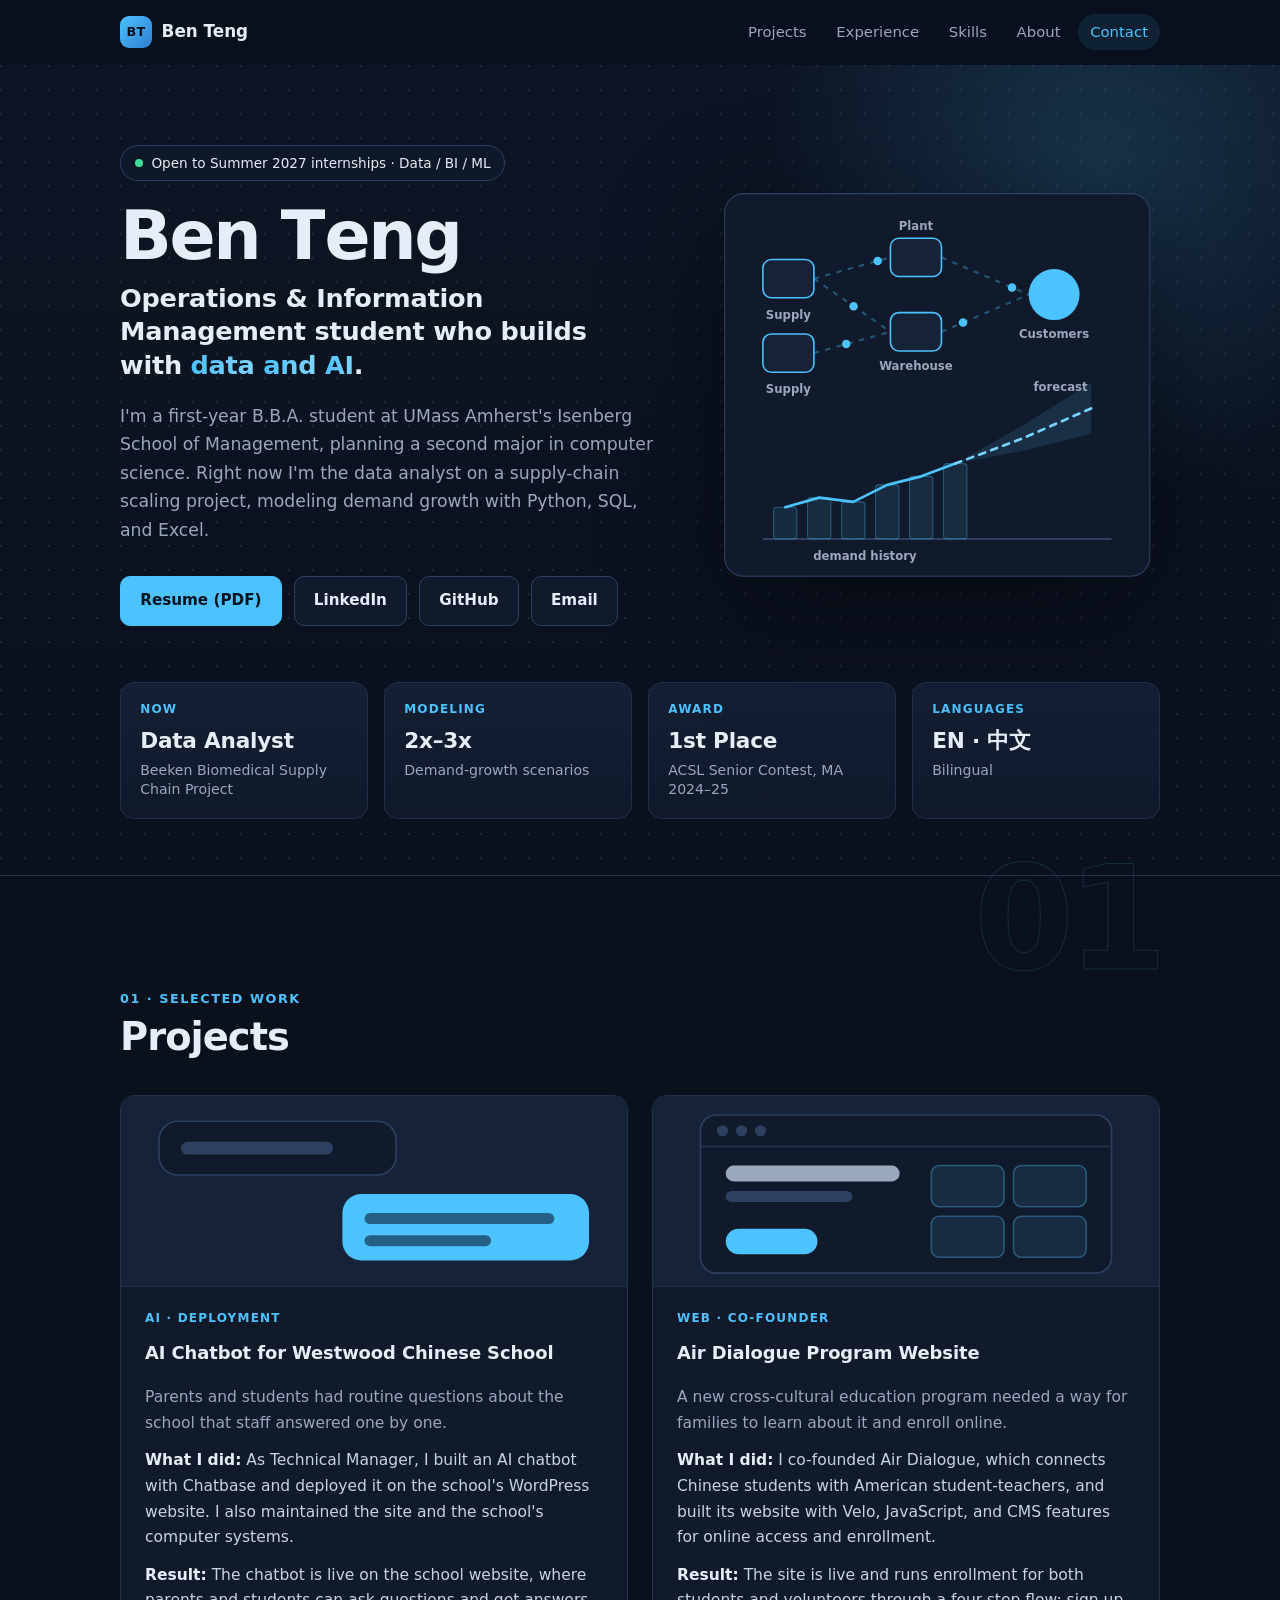
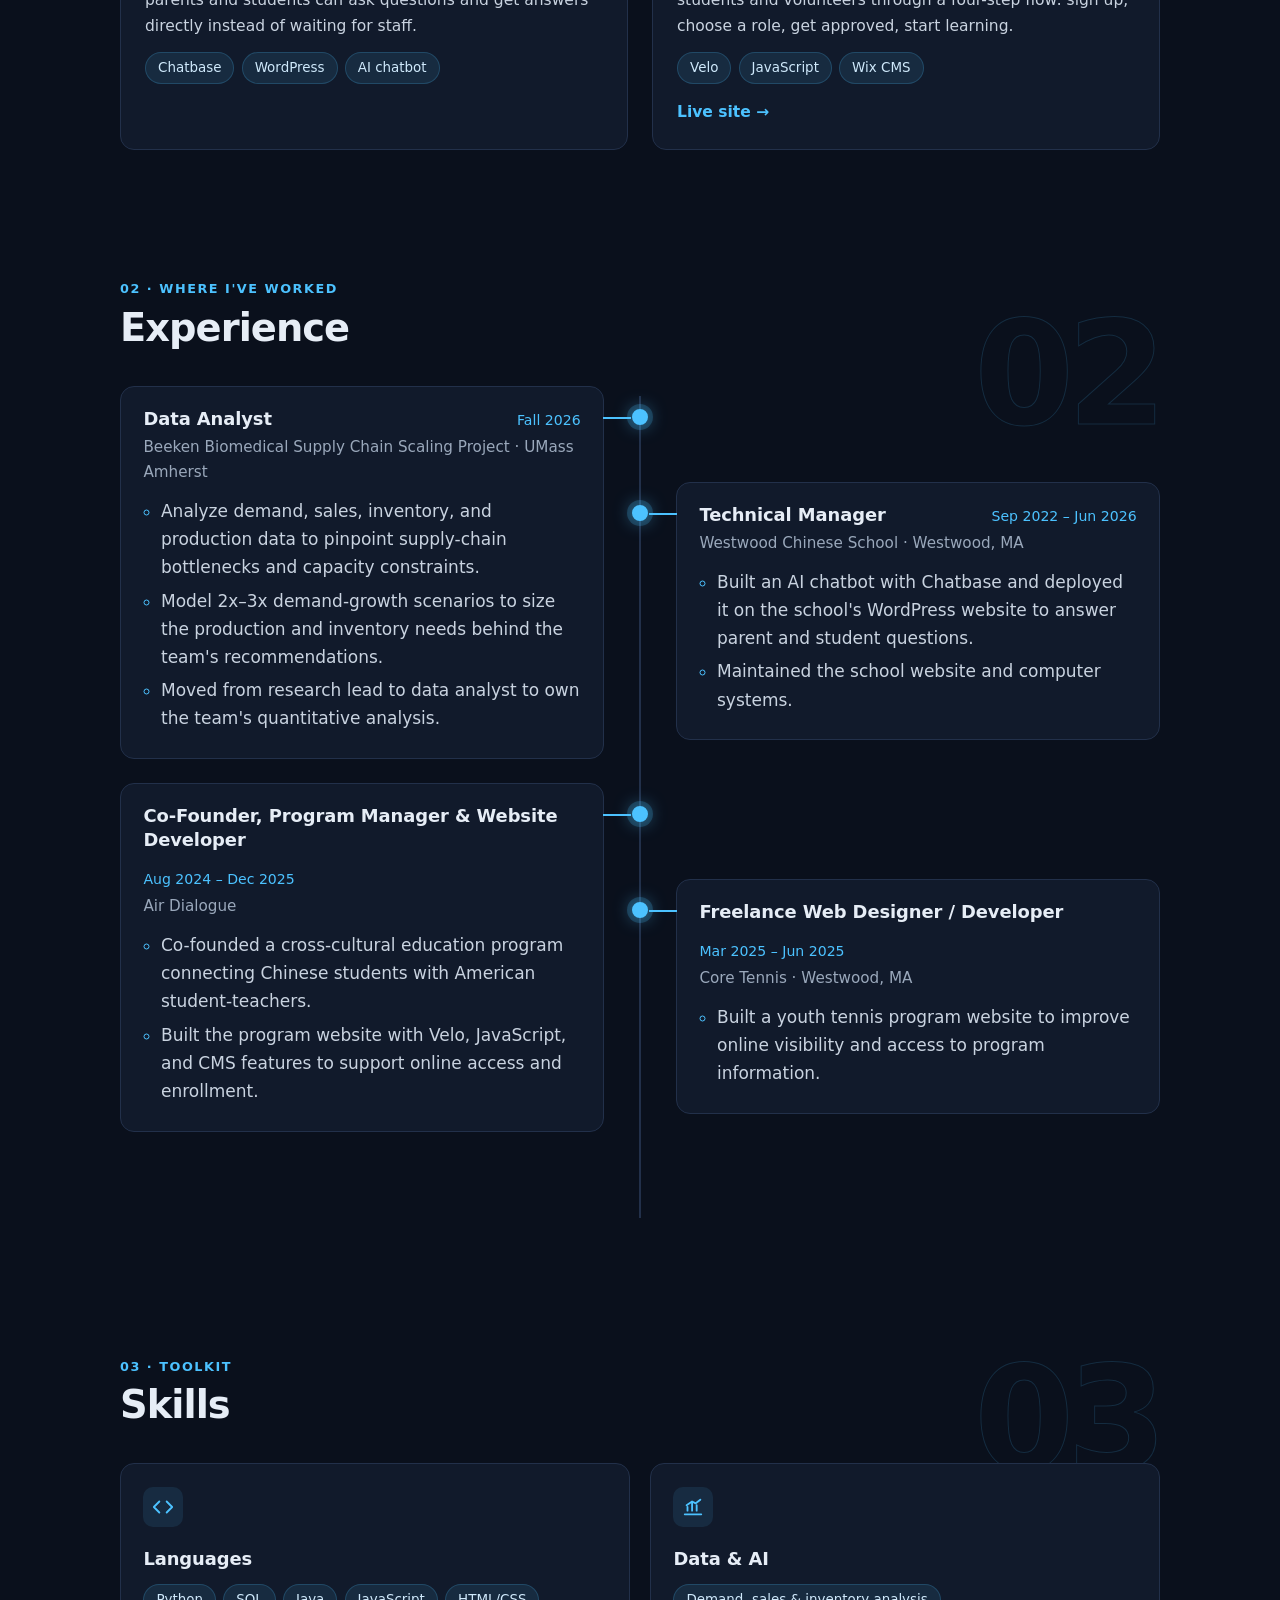
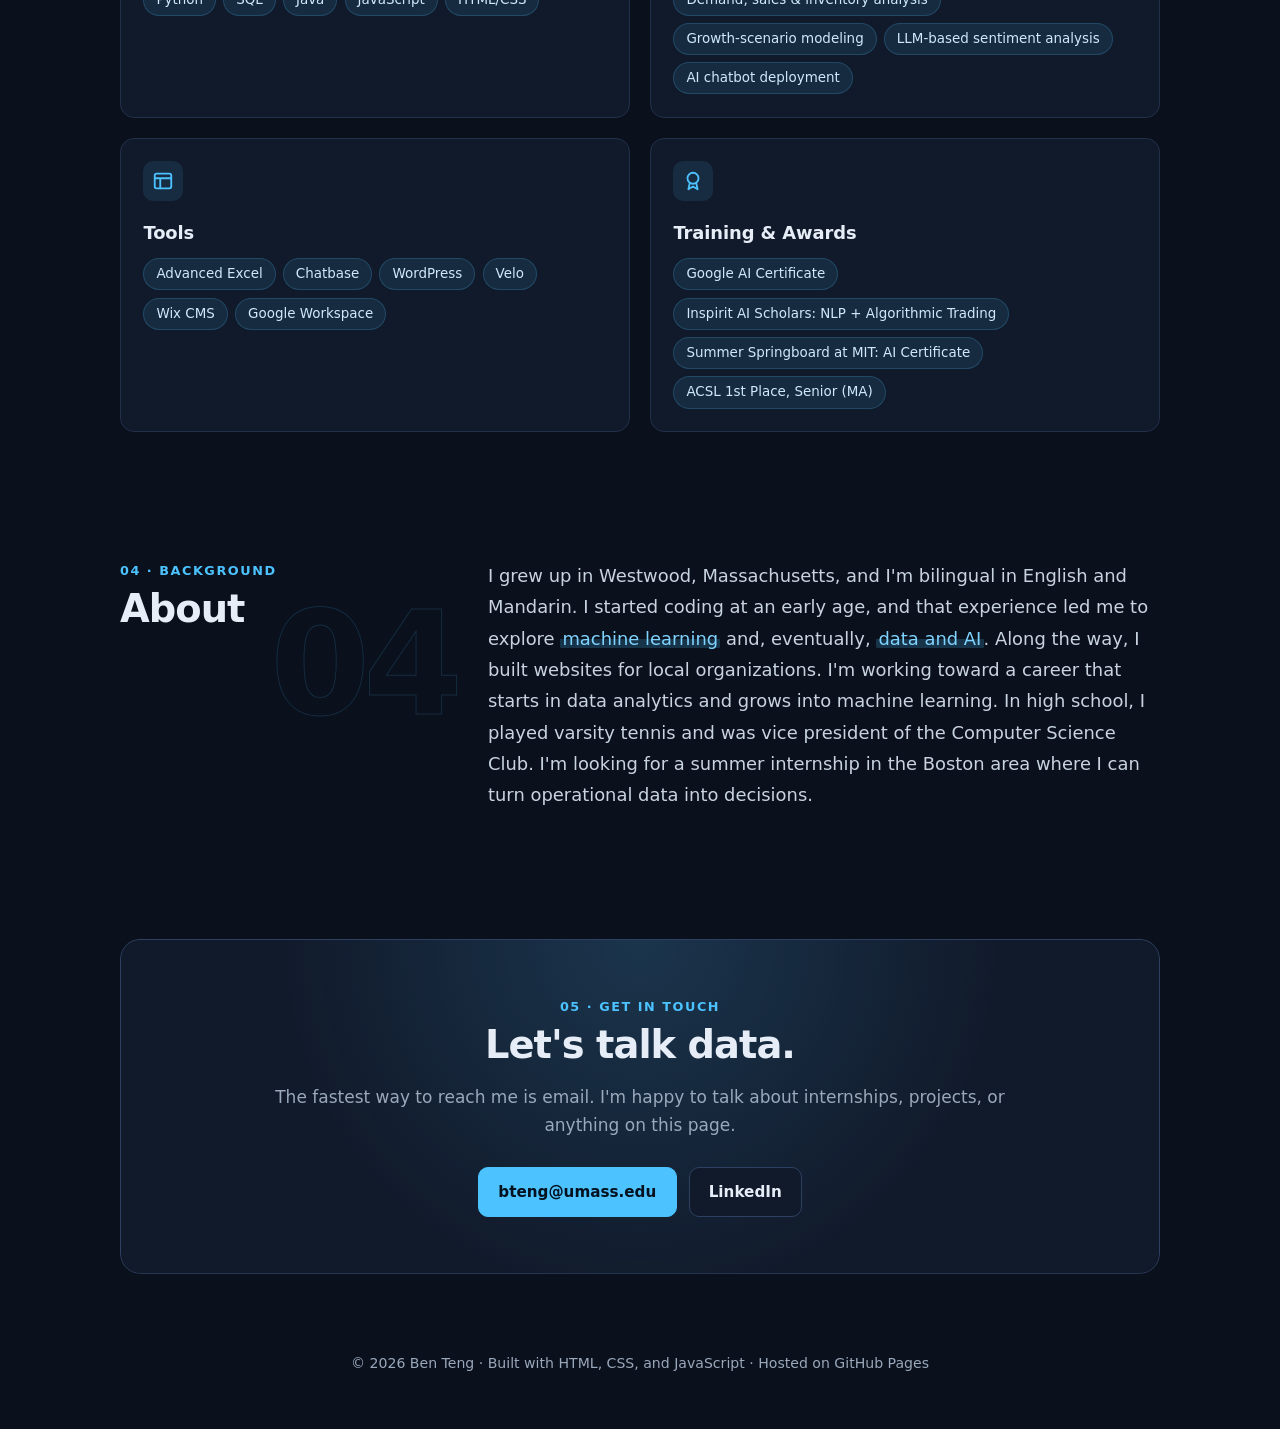
==== commit 97e80928: "Add section-by-section scroll animations" ====
--- a/index.html
+++ b/index.html
@@ -7,8 +7,8 @@
   <meta name="description" content="Ben Teng, Operations & Information Management student at UMass Amherst who builds with data and AI. Seeking data analytics, BI, and ML internships.">
   <meta name="theme-color" content="#0a101c">
   <script>document.documentElement.classList.add('js');</script>
-  <link rel="stylesheet" href="styles.css?v=3">
-  <script src="script.js?v=3" defer></script>
+  <link rel="stylesheet" href="styles.css?v=4">
+  <script src="script.js?v=4" defer></script>
 </head>
 <body>
   <a class="skip-link" href="#main">Skip to content</a>
@@ -32,10 +32,10 @@
     <section class="hero" id="top">
       <div class="hero-glow" aria-hidden="true"></div>
       <div class="container hero-grid">
-        <div class="hero-text" data-stagger>
+        <div class="hero-text">
           <p class="eyebrow reveal"><span class="status-dot" aria-hidden="true"></span>Open to Summer 2027 internships · Data / BI / ML</p>
-          <h1 class="reveal">Ben Teng</h1>
-          <p class="headline reveal">Operations &amp; Information Management student who builds with <span class="accent-text">data and AI</span>.</p>
+          <h1 class="split-chars">Ben Teng</h1>
+          <p class="headline split-words">Operations &amp; Information Management student who builds with <span class="accent-text">data and AI</span>.</p>
           <p class="lead reveal">
             I'm a first-year B.B.A. student at UMass Amherst's Isenberg School of Management,
             planning a second major in computer science. Right now I'm the data analyst on a supply-chain
@@ -50,15 +50,15 @@
         </div>
 
         <!-- Hero illustration: supply chain network feeding a demand forecast -->
-        <figure class="hero-art reveal" data-anim="zoom" aria-hidden="true">
+        <figure class="hero-art reveal" data-anim="none" aria-hidden="true">
           <svg viewBox="0 0 420 380" xmlns="http://www.w3.org/2000/svg">
             <rect x="10" y="10" width="400" height="360" rx="18" class="art-panel"/>
             <g class="edges">
-              <path id="e1" d="M94 90 L166 70"/>
-              <path id="e2" d="M94 90 L166 140"/>
-              <path id="e3" d="M94 160 L166 140"/>
-              <path id="e4" d="M214 70 L296 105"/>
-              <path id="e5" d="M214 140 L296 105"/>
+              <path style="--d:0" id="e1" d="M94 90 L166 70"/>
+              <path style="--d:1" id="e2" d="M94 90 L166 140"/>
+              <path style="--d:2" id="e3" d="M94 160 L166 140"/>
+              <path style="--d:3" id="e4" d="M214 70 L296 105"/>
+              <path style="--d:4" id="e5" d="M214 140 L296 105"/>
             </g>
             <g class="flow">
               <circle r="4"><animateMotion dur="3.2s" repeatCount="indefinite"><mpath href="#e1"/></animateMotion></circle>
@@ -67,11 +67,11 @@
               <circle r="4"><animateMotion dur="2.8s" begin="0.4s" repeatCount="indefinite"><mpath href="#e4"/></animateMotion></circle>
               <circle r="4"><animateMotion dur="3.1s" begin="1.9s" repeatCount="indefinite"><mpath href="#e5"/></animateMotion></circle>
             </g>
-            <g class="node"><rect x="46" y="72" width="48" height="36" rx="8"/><text x="70" y="128">Supply</text></g>
-            <g class="node"><rect x="46" y="142" width="48" height="36" rx="8"/><text x="70" y="198">Supply</text></g>
-            <g class="node"><rect x="166" y="52" width="48" height="36" rx="8"/><text x="190" y="44">Plant</text></g>
-            <g class="node"><rect x="166" y="122" width="48" height="36" rx="8"/><text x="190" y="176">Warehouse</text></g>
-            <g class="node node-accent"><circle cx="320" cy="105" r="24"/><text x="320" y="146">Customers</text></g>
+            <g style="--d:0" class="node"><rect x="46" y="72" width="48" height="36" rx="8"/><text x="70" y="128">Supply</text></g>
+            <g style="--d:1" class="node"><rect x="46" y="142" width="48" height="36" rx="8"/><text x="70" y="198">Supply</text></g>
+            <g style="--d:2" class="node"><rect x="166" y="52" width="48" height="36" rx="8"/><text x="190" y="44">Plant</text></g>
+            <g style="--d:3" class="node"><rect x="166" y="122" width="48" height="36" rx="8"/><text x="190" y="176">Warehouse</text></g>
+            <g style="--d:4" class="node node-accent"><circle cx="320" cy="105" r="24"/><text x="320" y="146">Customers</text></g>
 
             <line x1="46" y1="335" x2="374" y2="335" class="axis"/>
             <g class="bars">
@@ -94,22 +94,22 @@
       <!-- At a glance: key facts as objects -->
       <div class="container">
         <ul class="glance" data-stagger aria-label="At a glance">
-          <li class="glance-item reveal" data-anim="up">
+          <li class="glance-item reveal" data-anim="left">
             <span class="glance-k">Now</span>
             <span class="glance-v">Data Analyst</span>
             <span class="glance-d">Beeken Biomedical Supply Chain Project</span>
           </li>
-          <li class="glance-item reveal" data-anim="up">
+          <li class="glance-item reveal" data-anim="right">
             <span class="glance-k">Modeling</span>
-            <span class="glance-v">2x–3x</span>
+            <span class="glance-v"><span data-count="2">2</span>x–<span data-count="3">3</span>x</span>
             <span class="glance-d">Demand-growth scenarios</span>
           </li>
-          <li class="glance-item reveal" data-anim="up">
+          <li class="glance-item reveal" data-anim="left">
             <span class="glance-k">Award</span>
             <span class="glance-v">1st Place</span>
             <span class="glance-d">ACSL Senior Contest, MA 2024–25</span>
           </li>
-          <li class="glance-item reveal" data-anim="up">
+          <li class="glance-item reveal" data-anim="right">
             <span class="glance-k">Languages</span>
             <span class="glance-v">EN · 中文</span>
             <span class="glance-d">Bilingual</span>
@@ -120,21 +120,18 @@
 
     <!-- ========== PROJECTS ========== -->
     <section class="section container" id="projects" aria-labelledby="projects-title">
-      <div class="section-head reveal">
-        <p class="kicker">01 · Selected work</p>
-        <h2 id="projects-title">Projects</h2>
+      <div class="section-head reveal" data-anim="none">
+        <span class="bg-num" aria-hidden="true">01</span><p class="kicker">01 · Selected work</p>
+        <h2 id="projects-title" class="mask">Projects</h2>
       </div>
 
       <div class="cards" data-stagger>
-        <article class="card reveal" data-anim="rise">
+        <article class="card reveal" data-anim="from-left">
           <div class="card-art" aria-hidden="true">
             <svg viewBox="0 0 320 120" xmlns="http://www.w3.org/2000/svg">
-              <rect x="24" y="18" width="150" height="34" rx="12" class="bubble-user"/>
-              <rect x="38" y="30" width="96" height="8" rx="4" class="line-light"/>
-              <rect x="140" y="62" width="156" height="42" rx="12" class="bubble-bot"/>
-              <rect x="154" y="74" width="120" height="7" rx="3.5" class="line-on-accent"/>
-              <rect x="154" y="88" width="80" height="7" rx="3.5" class="line-on-accent"/>
-              <g class="typing"><circle cx="46" cy="84" r="5"/><circle cx="62" cy="84" r="5"/><circle cx="78" cy="84" r="5"/></g>
+              <g class="msg-user"><rect x="24" y="16" width="150" height="34" rx="12" class="bubble-user"/><rect x="38" y="29" width="96" height="8" rx="4" class="line-light"/></g>
+              <g class="msg-typing"><rect x="226" y="66" width="70" height="30" rx="12" class="bubble-typing"/><g class="typing"><circle cx="246" cy="81" r="4.5"/><circle cx="261" cy="81" r="4.5"/><circle cx="276" cy="81" r="4.5"/></g></g>
+              <g class="msg-bot"><rect x="140" y="62" width="156" height="42" rx="12" class="bubble-bot"/><rect x="154" y="74" width="120" height="7" rx="3.5" class="line-on-accent"/><rect x="154" y="88" width="80" height="7" rx="3.5" class="line-on-accent"/></g>
             </svg>
           </div>
           <div class="card-body">
@@ -147,18 +144,16 @@
           </div>
         </article>
 
-        <article class="card reveal" data-anim="rise">
+        <article class="card reveal" data-anim="from-right">
           <div class="card-art" aria-hidden="true">
             <svg viewBox="0 0 320 120" xmlns="http://www.w3.org/2000/svg">
-              <rect x="30" y="12" width="260" height="100" rx="10" class="browser"/>
-              <line x1="30" y1="32" x2="290" y2="32" class="browser-line"/>
-              <circle cx="44" cy="22" r="3.5" class="dot"/><circle cx="56" cy="22" r="3.5" class="dot"/><circle cx="68" cy="22" r="3.5" class="dot"/>
-              <rect x="46" y="44" width="110" height="10" rx="5" class="line-strong"/>
-              <rect x="46" y="60" width="80" height="7" rx="3.5" class="line-mid"/>
-              <rect x="46" y="84" width="58" height="16" rx="8" class="cta"/>
+              <g class="build" style="--d:0"><rect x="30" y="12" width="260" height="100" rx="10" class="browser"/><line x1="30" y1="32" x2="290" y2="32" class="browser-line"/><circle cx="44" cy="22" r="3.5" class="dot"/><circle cx="56" cy="22" r="3.5" class="dot"/><circle cx="68" cy="22" r="3.5" class="dot"/></g>
+              <rect x="46" y="44" width="110" height="10" rx="5" class="line-strong build" style="--d:1"/>
+              <rect x="46" y="60" width="80" height="7" rx="3.5" class="line-mid build" style="--d:2"/>
+              <rect x="46" y="84" width="58" height="16" rx="8" class="cta build" style="--d:3"/>
               <g class="cms">
-                <rect x="176" y="44" width="46" height="26" rx="5"/><rect x="228" y="44" width="46" height="26" rx="5"/>
-                <rect x="176" y="76" width="46" height="26" rx="5"/><rect x="228" y="76" width="46" height="26" rx="5"/>
+                <rect x="176" y="44" width="46" height="26" rx="5" class="build" style="--d:4"/><rect x="228" y="44" width="46" height="26" rx="5" class="build" style="--d:5"/>
+                <rect x="176" y="76" width="46" height="26" rx="5" class="build" style="--d:6"/><rect x="228" y="76" width="46" height="26" rx="5" class="build" style="--d:7"/>
               </g>
             </svg>
           </div>
@@ -176,7 +171,7 @@
         <!--
           TEMPLATE for your next project. Copy this block above this comment and fill it in.
 
-        <article class="card reveal" data-anim="rise">
+        <article class="card reveal" data-anim="from-left">
           <div class="card-body">
             <p class="card-tag">Data · Forecasting</p>
             <h3>Project Title</h3>
@@ -193,13 +188,13 @@
 
     <!-- ========== EXPERIENCE ========== -->
     <section class="section container" id="experience" aria-labelledby="experience-title">
-      <div class="section-head reveal">
-        <p class="kicker">02 · Where I've worked</p>
-        <h2 id="experience-title">Experience</h2>
-      </div>
-
-      <ol class="timeline">
-        <li class="job reveal" data-anim="left">
+      <div class="section-head reveal" data-anim="none">
+        <span class="bg-num" aria-hidden="true">02</span><p class="kicker">02 · Where I've worked</p>
+        <h2 id="experience-title" class="mask">Experience</h2>
+      </div>
+
+      <ol class="timeline zigzag">
+        <li class="job reveal" data-anim="from-left">
           <div class="job-card">
             <div class="job-head">
               <h3>Data Analyst</h3>
@@ -214,7 +209,7 @@
           </div>
         </li>
 
-        <li class="job reveal" data-anim="left">
+        <li class="job reveal" data-anim="from-right">
           <div class="job-card">
             <div class="job-head">
               <h3>Technical Manager</h3>
@@ -228,7 +223,7 @@
           </div>
         </li>
 
-        <li class="job reveal" data-anim="left">
+        <li class="job reveal" data-anim="from-left">
           <div class="job-card">
             <div class="job-head">
               <h3>Co-Founder, Program Manager &amp; Website Developer</h3>
@@ -242,7 +237,7 @@
           </div>
         </li>
 
-        <li class="job reveal" data-anim="left">
+        <li class="job reveal" data-anim="from-right">
           <div class="job-card">
             <div class="job-head">
               <h3>Freelance Web Designer / Developer</h3>
@@ -259,27 +254,27 @@
 
     <!-- ========== SKILLS ========== -->
     <section class="section container" id="skills" aria-labelledby="skills-title">
-      <div class="section-head reveal">
-        <p class="kicker">03 · Toolkit</p>
-        <h2 id="skills-title">Skills</h2>
+      <div class="section-head reveal" data-anim="none">
+        <span class="bg-num" aria-hidden="true">03</span><p class="kicker">03 · Toolkit</p>
+        <h2 id="skills-title" class="mask">Skills</h2>
       </div>
       <div class="skill-groups" data-stagger>
-        <div class="skill-box reveal" data-anim="zoom">
+        <div class="skill-box reveal" data-anim="flip">
           <svg class="icon" viewBox="0 0 24 24" aria-hidden="true"><path d="M8 6 2 12l6 6M16 6l6 6-6 6"/></svg>
           <h3>Languages</h3>
           <ul class="chips"><li>Python</li><li>SQL</li><li>Java</li><li>JavaScript</li><li>HTML/CSS</li></ul>
         </div>
-        <div class="skill-box reveal" data-anim="zoom">
+        <div class="skill-box reveal" data-anim="flip">
           <svg class="icon" viewBox="0 0 24 24" aria-hidden="true"><path d="M3 20h18M6 16v-4M11 16V8M16 16v-6M20 4l-5 4-4-2-6 4"/></svg>
           <h3>Data &amp; AI</h3>
           <ul class="chips"><li>Demand, sales &amp; inventory analysis</li><li>Growth-scenario modeling</li><li>LLM-based sentiment analysis</li><li>AI chatbot deployment</li></ul>
         </div>
-        <div class="skill-box reveal" data-anim="zoom">
+        <div class="skill-box reveal" data-anim="flip">
           <svg class="icon" viewBox="0 0 24 24" aria-hidden="true"><rect x="3" y="4" width="18" height="16" rx="2"/><path d="M3 9h18M9 9v11"/></svg>
           <h3>Tools</h3>
           <ul class="chips"><li>Advanced Excel</li><li>Chatbase</li><li>WordPress</li><li>Velo</li><li>Wix CMS</li><li>Google Workspace</li></ul>
         </div>
-        <div class="skill-box reveal" data-anim="zoom">
+        <div class="skill-box reveal" data-anim="flip">
           <svg class="icon" viewBox="0 0 24 24" aria-hidden="true"><circle cx="12" cy="9" r="6"/><path d="m8.5 14-1.5 7 5-3 5 3-1.5-7"/></svg>
           <h3>Training &amp; Awards</h3>
           <ul class="chips"><li>Google AI Certificate</li><li>Inspirit AI Scholars: NLP + Algorithmic Trading</li><li>Summer Springboard at MIT: AI Certificate</li><li>ACSL 1st Place, Senior (MA)</li></ul>
@@ -290,15 +285,15 @@
     <!-- ========== ABOUT ========== -->
     <section class="section container" id="about" aria-labelledby="about-title">
       <div class="about-grid">
-        <div class="section-head reveal">
-          <p class="kicker">04 · Background</p>
-          <h2 id="about-title">About</h2>
-        </div>
-        <p class="prose reveal" data-anim="right">
+        <div class="section-head reveal" data-anim="none">
+          <span class="bg-num" aria-hidden="true">04</span><p class="kicker">04 · Background</p>
+          <h2 id="about-title" class="mask">About</h2>
+        </div>
+        <p class="prose reveal" data-anim="wipe">
           I grew up in Westwood, Massachusetts, and I'm bilingual in English and Mandarin.
-          I started coding at an early age, and that experience led me to explore machine learning and,
-          eventually, data and AI. Along the way, I built websites for local organizations. I'm working toward a career that starts in data analytics and grows into
-          machine learning. In high school I played varsity tennis and was vice president of the Computer
+          I started coding at an early age, and that experience led me to explore <mark class="hl">machine learning</mark> and,
+          eventually, <mark class="hl">data and AI</mark>. Along the way, I built websites for local organizations. I'm working toward a career that starts in data analytics and grows into
+          machine learning. In high school, I played varsity tennis and was vice president of the Computer
           Science Club. I'm looking for a summer internship in the Boston area where I can turn
           operational data into decisions.
         </p>
@@ -307,9 +302,9 @@
 
     <!-- ========== CONTACT ========== -->
     <section class="section container" id="contact" aria-labelledby="contact-title">
-      <div class="contact-box reveal" data-anim="zoom">
+      <div class="contact-box reveal" data-anim="pill">
         <p class="kicker">05 · Get in touch</p>
-        <h2 id="contact-title">Let's talk data.</h2>
+        <h2 id="contact-title" class="mask">Let's talk data.</h2>
         <p class="prose">The fastest way to reach me is email. I'm happy to talk about internships, projects, or anything on this page.</p>
         <div class="button-row">
           <a class="btn btn-primary" href="mailto:bteng@umass.edu">bteng@umass.edu</a>
--- a/styles.css
+++ b/styles.css
@@ -18,11 +18,12 @@
   --radius: 14px;
   --max: 1080px;
   --ease: cubic-bezier(.16, 1, .3, 1);
+  --fly: 140px;               /* how far objects fly in from the side */
 }
 
 *, *::before, *::after { box-sizing: border-box; }
 
-html { scroll-behavior: smooth; scroll-padding-top: 76px; background: var(--bg); }
+html { scroll-behavior: smooth; scroll-padding-top: 76px; background: var(--bg); overflow-x: clip; }
 
 body {
   margin: 0;
@@ -31,6 +32,7 @@
   line-height: 1.65;
   color: var(--text);
   background: var(--bg);
+  overflow-x: clip;
   -webkit-font-smoothing: antialiased;
 }
 
@@ -44,23 +46,64 @@
 .skip-link { position: absolute; left: -999px; top: 0; background: var(--accent); color: var(--accent-ink); padding: .5rem 1rem; z-index: 100; }
 .skip-link:focus { left: 1rem; top: 1rem; }
 
-/* ----- Scroll progress bar ----- */
-.progress { position: fixed; inset: 0 0 auto 0; height: 3px; z-index: 50; pointer-events: none; }
-.progress span { display: block; height: 100%; width: 100%; background: linear-gradient(90deg, var(--accent), var(--accent-strong)); transform-origin: left; transform: scaleX(var(--p, 0)); }
-
-/* ----- Scroll reveal variants (content stays visible without JS) ----- */
+/* ===================================================================
+   SCROLL ANIMATIONS (each plays once; content stays visible without JS)
+   =================================================================== */
 .js .reveal {
   opacity: 0;
   transform: translateY(28px);
   filter: blur(6px);
-  transition: opacity .9s var(--ease), transform .9s var(--ease), filter .9s var(--ease);
-  will-change: opacity, transform;
-}
-.js .reveal[data-anim="left"]  { transform: translateX(-40px); }
-.js .reveal[data-anim="right"] { transform: translateX(40px); }
-.js .reveal[data-anim="zoom"]  { transform: scale(.94) translateY(16px); }
-.js .reveal[data-anim="rise"]  { transform: translateY(56px) rotateX(8deg); transform-origin: 50% 100%; }
+  transition: opacity .9s var(--ease), transform 1.1s var(--ease), filter .9s var(--ease), clip-path 1.2s var(--ease);
+}
+.js .reveal[data-anim="none"]       { opacity: 1; transform: none; filter: none; }
+.js .reveal[data-anim="left"]       { transform: translateX(calc(var(--fly) * -1)); }
+.js .reveal[data-anim="right"]      { transform: translateX(var(--fly)); }
+.js .reveal[data-anim="from-left"]  { transform: translateX(calc(var(--fly) * -1.2)) rotate(-4deg); }
+.js .reveal[data-anim="from-right"] { transform: translateX(calc(var(--fly) * 1.2)) rotate(4deg); }
+.js .reveal[data-anim="flip"]       { transform: perspective(900px) rotateY(-80deg); transform-origin: left center; filter: none; }
+.js .reveal[data-anim="wipe"]       { opacity: 1; transform: none; filter: none; clip-path: inset(0 0 100% 0); transition: clip-path 1.6s var(--ease); }
+.js .reveal[data-anim="pill"]       { transform: none; filter: none; clip-path: inset(36% 30% 36% 30% round 999px); transition: clip-path 1.2s var(--ease), opacity .5s; }
 .js .reveal.visible { opacity: 1; transform: none; filter: none; }
+.js .reveal[data-anim="wipe"].visible { clip-path: inset(0 0 0 0); }
+.js .reveal[data-anim="wipe"].settled, .js .reveal[data-anim="pill"].settled { clip-path: none; }
+.js .reveal[data-anim="pill"].visible { clip-path: inset(0 0 0 0 round 20px); }
+
+/* Hero: name rises letter by letter */
+.split-chars .char-wrap { display: inline-block; overflow: hidden; vertical-align: top; padding-bottom: .08em; margin-bottom: -.08em; }
+.split-chars .char { display: inline-block; }
+.js .split-chars .char { transform: translateY(110%); transition: transform 1s var(--ease); transition-delay: calc(.15s + var(--i) * 45ms); }
+.js .split-chars.go .char { transform: none; }
+
+/* Hero: headline word by word */
+.split-words .word { display: inline-block; }
+.js .split-words .word {
+  opacity: 0; transform: translateY(.6em); filter: blur(4px);
+  transition: opacity .7s var(--ease), transform .8s var(--ease), filter .7s var(--ease);
+  transition-delay: calc(.55s + var(--i) * 55ms);
+}
+.js .split-words.go .word { opacity: 1; transform: none; filter: none; }
+.js .hero .eyebrow     { transition-delay: 0s; }
+.js .hero .lead        { transition-delay: 1.05s; }
+.js .hero .button-row  { transition-delay: 1.2s; }
+
+/* Section headings: big faint number + text that rises from a mask */
+.section-head { position: relative; isolation: isolate; }
+.bg-num {
+  position: absolute; right: 0; top: -.3em; z-index: -1;
+  font-size: clamp(5rem, 14vw, 9rem); font-weight: 800; line-height: 1; letter-spacing: -.05em;
+  color: transparent; -webkit-text-stroke: 1px rgba(76, 194, 255, .16);
+  pointer-events: none; user-select: none; translate: 0 var(--py, 0px);
+}
+h2.mask { overflow: hidden; padding-bottom: .1em; margin-bottom: -.1em; }
+h2.mask .mask-inner { display: inline-block; }
+.js h2.mask .mask-inner { transform: translateY(110%); transition: transform 1s var(--ease) .12s; }
+.js .visible h2.mask .mask-inner { transform: none; }
+.js .section-head .kicker { opacity: 0; transform: translateY(10px); transition: opacity .7s var(--ease), transform .7s var(--ease); }
+.js .section-head.visible .kicker { opacity: 1; transform: none; }
+
+/* ----- Scroll progress bar ----- */
+.progress { position: fixed; inset: 0 0 auto 0; height: 3px; z-index: 50; pointer-events: none; }
+.progress span { display: block; height: 100%; width: 100%; background: linear-gradient(90deg, var(--accent), var(--accent-strong)); transform-origin: left; transform: scaleX(var(--p, 0)); }
 
 /* ----- Header / nav ----- */
 .site-header {
@@ -106,7 +149,7 @@
   color: var(--text); font-weight: 500; font-size: .85rem; margin: 0 0 1.25rem;
   padding: .35rem .85rem; border: 1px solid var(--border-strong); border-radius: 999px; background: rgba(17, 26, 43, .7);
 }
-.status-dot { width: 8px; height: 8px; border-radius: 50%; background: #3ddc97; box-shadow: 0 0 0 0 rgba(61, 220, 151, .6); animation: pulse 2.2s infinite; }
+.status-dot { width: 8px; height: 8px; border-radius: 50%; background: #3ddc97; animation: pulse 2.2s infinite; }
 @keyframes pulse { 0% { box-shadow: 0 0 0 0 rgba(61,220,151,.55); } 70% { box-shadow: 0 0 0 9px rgba(61,220,151,0); } 100% { box-shadow: 0 0 0 0 rgba(61,220,151,0); } }
 h1 { font-size: clamp(2.8rem, 7vw, 4.25rem); line-height: 1.02; margin: 0 0 .75rem; letter-spacing: -.035em; font-weight: 800; }
 .headline { font-size: clamp(1.25rem, 2.6vw, 1.6rem); font-weight: 600; margin: 0 0 1.25rem; max-width: 28ch; line-height: 1.3; letter-spacing: -.01em; }
@@ -114,7 +157,7 @@
 .lead { font-size: 1.08rem; color: var(--muted); max-width: 56ch; margin: 0 0 2rem; }
 
 /* Hero illustration */
-.hero-art { margin: 0; will-change: transform; }
+.hero-art { margin: 0; transition: transform .6s var(--ease); transform-style: preserve-3d; }
 .hero-art svg { width: 100%; height: auto; display: block; filter: drop-shadow(0 30px 60px rgba(0, 0, 0, .45)); }
 .art-panel { fill: var(--surface); stroke: var(--border-strong); }
 .edges path { stroke: var(--accent-a35); stroke-width: 2; fill: none; stroke-dasharray: 5 6; animation: march 1.2s linear infinite; }
@@ -127,21 +170,29 @@
 .trend { stroke: var(--accent); stroke-width: 2.5; fill: none; stroke-linecap: round; stroke-linejoin: round; }
 .forecast { stroke: var(--accent-strong); stroke-width: 2.5; fill: none; stroke-dasharray: 6 6; stroke-linecap: round; }
 .band { fill: var(--accent); opacity: .12; }
-
+@keyframes march { to { stroke-dashoffset: -22; } }
+@keyframes draw { to { stroke-dashoffset: 0; } }
+
+/* Hero graphic builds itself: nodes → links → shipments → bars → trend → forecast */
+.js .hero-art .node { opacity: 0; transform: scale(.4); transform-box: fill-box; transform-origin: center; transition: opacity .5s var(--ease), transform .7s var(--ease); transition-delay: calc(.35s + var(--d) * 110ms); }
+.js .hero-art .edges path { opacity: 0; transition: opacity .6s var(--ease); transition-delay: calc(.95s + var(--d) * 90ms); }
+.js .hero-art .flow { opacity: 0; transition: opacity .6s 1.5s; }
+.js .hero-art .axis { opacity: 0; transition: opacity .5s 1.1s; }
+.js .hero-art .bars rect { transform-box: fill-box; transform-origin: bottom; transform: scaleY(0); transition: transform .9s var(--ease); }
+.js .hero-art .bars rect:nth-child(1) { transition-delay: 1.2s; }
+.js .hero-art .bars rect:nth-child(2) { transition-delay: 1.28s; }
+.js .hero-art .bars rect:nth-child(3) { transition-delay: 1.36s; }
+.js .hero-art .bars rect:nth-child(4) { transition-delay: 1.44s; }
+.js .hero-art .bars rect:nth-child(5) { transition-delay: 1.52s; }
+.js .hero-art .bars rect:nth-child(6) { transition-delay: 1.6s; }
 .js .hero-art .trend { stroke-dasharray: 400; stroke-dashoffset: 400; }
-.js .hero-art .forecast, .js .hero-art .band, .js .hero-art .chart-label { opacity: 0; transition: opacity .8s 1.6s; }
-.js .hero-art.visible .trend { animation: draw 1.6s .5s var(--ease) forwards; }
+.js .hero-art .forecast, .js .hero-art .band, .js .hero-art .chart-label { opacity: 0; transition: opacity .9s 2.6s; }
+.js .hero-art.visible .node { opacity: 1; transform: none; }
+.js .hero-art.visible .edges path, .js .hero-art.visible .flow, .js .hero-art.visible .axis,
 .js .hero-art.visible .forecast, .js .hero-art.visible .chart-label { opacity: 1; }
 .js .hero-art.visible .band { opacity: .12; }
-.js .hero-art .bars rect { transform-box: fill-box; transform-origin: bottom; transform: scaleY(0); transition: transform .9s var(--ease); }
 .js .hero-art.visible .bars rect { transform: scaleY(1); }
-.js .hero-art.visible .bars rect:nth-child(2) { transition-delay: .08s; }
-.js .hero-art.visible .bars rect:nth-child(3) { transition-delay: .16s; }
-.js .hero-art.visible .bars rect:nth-child(4) { transition-delay: .24s; }
-.js .hero-art.visible .bars rect:nth-child(5) { transition-delay: .32s; }
-.js .hero-art.visible .bars rect:nth-child(6) { transition-delay: .40s; }
-@keyframes draw { to { stroke-dashoffset: 0; } }
-@keyframes march { to { stroke-dashoffset: -22; } }
+.js .hero-art.visible .trend { animation: draw 1.2s 1.7s var(--ease) forwards; }
 
 /* At a glance */
 .glance { list-style: none; margin: 3.5rem 0 0; padding: 0; display: grid; grid-template-columns: repeat(4, 1fr); gap: 1rem; }
@@ -152,7 +203,7 @@
   border: 1px solid var(--border);
 }
 .glance-k { font-size: .75rem; text-transform: uppercase; letter-spacing: .1em; color: var(--accent); font-weight: 600; }
-.glance-v { font-size: 1.35rem; font-weight: 700; letter-spacing: -.01em; }
+.glance-v { font-size: 1.35rem; font-weight: 700; letter-spacing: -.01em; font-variant-numeric: tabular-nums; }
 .glance-d { font-size: .88rem; color: var(--muted); line-height: 1.4; }
 
 /* ----- Buttons ----- */
@@ -168,8 +219,8 @@
 .btn-primary:hover { background: var(--accent-strong); border-color: var(--accent-strong); color: var(--accent-ink); box-shadow: 0 10px 30px rgba(76, 194, 255, .3); }
 
 /* ----- Sections ----- */
-.section { padding-top: 6rem; padding-bottom: 1rem; }
-.section-head { margin-bottom: 2rem; }
+.section { padding-top: 7rem; padding-bottom: 1rem; }
+.section-head { margin-bottom: 2.25rem; }
 .kicker { margin: 0 0 .4rem; color: var(--accent); font-size: .8rem; font-weight: 600; letter-spacing: .12em; text-transform: uppercase; }
 h2 { font-size: clamp(1.8rem, 4vw, 2.4rem); margin: 0; letter-spacing: -.025em; line-height: 1.15; }
 h3 { font-size: 1.12rem; margin: 0 0 .5rem; line-height: 1.35; letter-spacing: -.005em; }
@@ -184,18 +235,18 @@
 }
 
 /* ----- Project cards ----- */
-.cards { display: grid; grid-template-columns: repeat(auto-fit, minmax(320px, 1fr)); gap: 1.5rem; perspective: 1200px; }
+.cards { display: grid; grid-template-columns: repeat(auto-fit, minmax(320px, 1fr)); gap: 1.5rem; }
 .card {
   position: relative; border: 1px solid var(--border); border-radius: var(--radius);
   background: var(--surface); overflow: hidden; display: flex; flex-direction: column;
 }
 .card::before {  /* glow that follows the cursor */
-  content: ""; position: absolute; inset: 0; pointer-events: none; opacity: 0; transition: opacity .3s;
+  content: ""; position: absolute; inset: 0; pointer-events: none; opacity: 0; transition: opacity .3s; z-index: 1;
   background: radial-gradient(400px circle at var(--mx, 50%) var(--my, 0%), rgba(76, 194, 255, .12), transparent 45%);
 }
 .card:hover::before { opacity: 1; }
-.js .card.visible { transition: transform .35s var(--ease), border-color .3s, box-shadow .35s, opacity .9s var(--ease), filter .9s var(--ease); }
-.card:hover { transform: translateY(-6px); border-color: var(--accent-a35); box-shadow: 0 24px 50px rgba(0, 0, 0, .45); }
+.card.settled { transition: transform .4s var(--ease), border-color .3s, box-shadow .4s; }
+.card.settled:hover { border-color: var(--accent-a35); box-shadow: 0 24px 50px rgba(0, 0, 0, .45); }
 .card-art { background: var(--surface-2); border-bottom: 1px solid var(--border); }
 .card-art svg { display: block; width: 100%; height: auto; }
 .card-body { position: relative; padding: 1.4rem 1.5rem 1.5rem; display: flex; flex-direction: column; gap: .75rem; flex: 1; }
@@ -203,16 +254,18 @@
 .card-tag { font-size: .75rem !important; text-transform: uppercase; letter-spacing: .1em; color: var(--accent) !important; font-weight: 600; }
 .card .problem { color: var(--muted); }
 .links { margin-top: auto !important; padding-top: .25rem; }
-.links a { font-weight: 600; text-decoration: none; }
+.links a { font-weight: 600; text-decoration: none; position: relative; z-index: 2; }
 .links a span { display: inline-block; transition: transform .25s var(--ease); }
 .links a:hover span { transform: translateX(4px); }
 
 /* card illustrations */
 .bubble-user { fill: var(--surface); stroke: var(--border-strong); }
+.bubble-typing { fill: var(--surface); stroke: var(--border-strong); }
 .line-light { fill: var(--border-strong); }
 .bubble-bot { fill: var(--accent); }
 .line-on-accent { fill: var(--accent-ink); opacity: .55; }
-.typing circle { fill: var(--accent); animation: blink 1.4s infinite both; }
+.msg-typing { opacity: 0; }
+.typing circle { fill: var(--accent); animation: blink 1.2s infinite both; }
 .typing circle:nth-child(2) { animation-delay: .2s; }
 .typing circle:nth-child(3) { animation-delay: .4s; }
 @keyframes blink { 0%, 80%, 100% { opacity: .25; } 40% { opacity: 1; } }
@@ -222,28 +275,42 @@
 .line-strong { fill: var(--muted); }
 .line-mid { fill: var(--border-strong); }
 .cta { fill: var(--accent); }
-.cms rect { fill: var(--accent-a10); stroke: var(--accent-a35); transition: fill .35s; }
+.cms rect { fill: var(--accent-a10); stroke: var(--accent-a35); }
 .card:hover .cms rect:nth-child(2), .card:hover .cms rect:nth-child(3) { fill: var(--accent-a35); }
+
+/* Chat card plays a short conversation once it lands */
+.js .card .msg-user, .js .card .msg-bot { opacity: 0; transform: translateY(12px) scale(.94); transform-box: fill-box; transition: opacity .5s var(--ease), transform .7s var(--ease); }
+.js .card .msg-user { transform-origin: left bottom; }
+.js .card .msg-bot  { transform-origin: right bottom; }
+.js .card.visible .msg-user { opacity: 1; transform: none; transition-delay: .9s; }
+.js .card.visible .msg-typing { animation: typingShow 1.3s 1.45s both; }
+.js .card.visible .msg-bot { opacity: 1; transform: none; transition-delay: 2.65s; }
+@keyframes typingShow { 0% { opacity: 0; } 15% { opacity: 1; } 85% { opacity: 1; } 100% { opacity: 0; } }
+
+/* Website card builds block by block once it lands */
+.js .card .build { opacity: 0; transform: translateY(10px); transform-box: fill-box; transition: opacity .5s var(--ease), transform .6s var(--ease); transition-delay: calc(1s + var(--d) * 110ms); }
+.js .card.visible .build { opacity: 1; transform: none; }
 
 /* ----- Experience timeline ----- */
 .timeline { list-style: none; margin: 0; padding: 0 0 0 2rem; position: relative; }
 .timeline::before { content: ""; position: absolute; left: 7px; top: 10px; bottom: 10px; width: 2px; background: var(--border); }
-.timeline::after {  /* line fills in as you scroll */
+.timeline::after {  /* line draws down as you scroll */
   content: ""; position: absolute; left: 7px; top: 10px; width: 2px; height: calc((100% - 20px) * var(--tl, 0));
   background: linear-gradient(180deg, var(--accent), var(--accent-strong)); border-radius: 2px;
+  box-shadow: 0 0 12px rgba(76, 194, 255, .6);
 }
 .job { position: relative; margin-bottom: 1.25rem; }
 .job::before {
   content: ""; position: absolute; left: -2rem; top: 1.45rem; z-index: 1;
   width: 16px; height: 16px; border-radius: 50%; background: var(--bg); border: 3px solid var(--border-strong);
-  transition: border-color .5s, box-shadow .5s;
-}
-.job.visible::before { border-color: var(--accent); box-shadow: 0 0 0 5px var(--accent-a10); }
+  transition: border-color .5s, box-shadow .5s, background .5s;
+}
+.job.lit::before { border-color: var(--accent); background: var(--accent); box-shadow: 0 0 0 5px var(--accent-a20), 0 0 18px rgba(76, 194, 255, .7); }
 .job-card {
   background: var(--surface); border: 1px solid var(--border); border-radius: var(--radius); padding: 1.25rem 1.4rem;
   transition: border-color .3s, transform .35s var(--ease);
 }
-.job-card:hover { border-color: var(--accent-a35); transform: translateX(4px); }
+.job-card:hover { border-color: var(--accent-a35); transform: translateY(-3px); }
 .job-head { display: flex; justify-content: space-between; gap: 1rem; align-items: baseline; flex-wrap: wrap; }
 .job-head h3 { margin: 0; }
 .meta { color: var(--accent); margin: 0; font-size: .88rem; font-weight: 500; white-space: nowrap; }
@@ -252,22 +319,50 @@
 .job li { margin-bottom: .35rem; }
 .job li::marker { color: var(--accent); }
 
+/* Zigzag timeline on wider screens */
+@media (min-width: 821px) {
+  .timeline.zigzag {
+    padding: 0 0 6rem; display: grid; grid-template-columns: 1fr 1fr; column-gap: 4.5rem; row-gap: 1.5rem; align-items: start;
+  }
+  .timeline.zigzag::before, .timeline.zigzag::after { left: calc(50% - 1px); }
+  .timeline.zigzag .job { margin: 0; }
+  .timeline.zigzag .job:nth-child(odd)  { grid-column: 1; }
+  .timeline.zigzag .job:nth-child(even) { grid-column: 2; margin-top: 6rem; margin-bottom: -6rem; }
+  .timeline.zigzag .job::before { left: auto; }
+  .timeline.zigzag .job:nth-child(odd)::before  { right: calc(-2.25rem - 8px); }
+  .timeline.zigzag .job:nth-child(even)::before { left: calc(-2.25rem - 8px); }
+  .timeline.zigzag .job-card { position: relative; }
+  .timeline.zigzag .job-card::after {  /* short connector to the line */
+    content: ""; position: absolute; top: calc(1.45rem + 7px); width: calc(2.25rem - 8px); height: 2px; background: var(--border-strong); transition: background .5s;
+  }
+  .timeline.zigzag .job:nth-child(odd) .job-card::after  { right: calc(-2.25rem + 8px); }
+  .timeline.zigzag .job:nth-child(even) .job-card::after { left: calc(-2.25rem + 8px); }
+  .timeline.zigzag .job.lit .job-card::after { background: var(--accent); }
+}
+
 /* ----- Skills ----- */
-.skill-groups { display: grid; grid-template-columns: repeat(2, 1fr); gap: 1.25rem; }
-.skill-box {
-  background: var(--surface); border: 1px solid var(--border); border-radius: var(--radius); padding: 1.4rem;
-}
-.js .skill-box.visible { transition: border-color .3s, transform .35s var(--ease), opacity .9s var(--ease), filter .9s var(--ease); }
-.skill-box:hover { border-color: var(--accent-a35); transform: translateY(-3px); }
+.skill-groups { display: grid; grid-template-columns: repeat(2, 1fr); gap: 1.25rem; perspective: 1200px; }
+.skill-box { background: var(--surface); border: 1px solid var(--border); border-radius: var(--radius); padding: 1.4rem; }
+.skill-box.settled { transition: border-color .3s, transform .35s var(--ease); }
+.skill-box.settled:hover { border-color: var(--accent-a35); transform: translateY(-3px); }
 .skill-box h3 { margin-bottom: .8rem; }
 .icon {
   width: 40px; height: 40px; padding: 9px; border-radius: 10px; margin-bottom: .75rem;
   background: var(--accent-a10); stroke: var(--accent); fill: none; stroke-width: 2; stroke-linecap: round; stroke-linejoin: round;
 }
+.js .skill-box .chips li { opacity: 0; transform: scale(.6) translateY(6px); transition: opacity .45s var(--ease), transform .55s var(--ease); transition-delay: calc(.55s + var(--i, 0) * 60ms); }
+.js .skill-box.visible .chips li { opacity: 1; transform: none; }
 
 /* ----- About ----- */
 .about-grid { display: grid; grid-template-columns: 1fr 2fr; gap: 2rem; align-items: start; }
-.about-grid .prose { font-size: 1.08rem; }
+.about-grid .prose { font-size: 1.12rem; line-height: 1.75; }
+mark.hl {
+  color: var(--accent-strong); padding: 0 .12em; border-radius: 3px;
+  background: linear-gradient(var(--accent-a20), var(--accent-a20)) no-repeat 0 100% / 100% 45%;
+}
+.js mark.hl { color: inherit; background-size: 0% 45%; transition: background-size 1s var(--ease) 1.1s, color .6s 1.1s; }
+.js .visible mark.hl { color: var(--accent-strong); background-size: 100% 45%; }
+.js .visible mark.hl + mark.hl, .js .visible mark.hl:last-of-type { transition-delay: 1.5s; }
 
 /* ----- Contact ----- */
 .contact-box {
@@ -277,9 +372,20 @@
     var(--surface);
   border: 1px solid var(--border-strong); border-radius: 20px; padding: 3.5rem 2rem;
 }
+.contact-box::after {  /* one-time light sweep */
+  content: ""; position: absolute; inset: 0; pointer-events: none; transform: translateX(-110%);
+  background: linear-gradient(100deg, transparent 30%, rgba(127, 212, 255, .16) 50%, transparent 70%);
+}
+.js .contact-box.visible::after { animation: sweep 1.8s 1s var(--ease) forwards; }
+@keyframes sweep { to { transform: translateX(110%); } }
 .contact-box h2 { margin-bottom: .75rem; }
 .contact-box .prose { margin: 0 auto 1.75rem; color: var(--muted); }
 .contact-box .button-row { justify-content: center; }
+.js .contact-box .kicker, .js .contact-box .prose, .js .contact-box .button-row { opacity: 0; transform: translateY(12px); transition: opacity .7s var(--ease), transform .7s var(--ease); }
+.js .contact-box .prose { transition-delay: .55s; }
+.js .contact-box .button-row { transition-delay: .7s; }
+.js .contact-box .kicker { transition-delay: .3s; }
+.js .contact-box.visible .kicker, .js .contact-box.visible .prose, .js .contact-box.visible .button-row { opacity: 1; transform: none; }
 
 /* ----- Footer ----- */
 .site-footer { padding-top: 3rem; padding-bottom: 2.5rem; color: var(--muted); font-size: .88rem; text-align: center; }
@@ -289,6 +395,7 @@
   .glance { grid-template-columns: repeat(2, 1fr); }
 }
 @media (max-width: 820px) {
+  :root { --fly: 48px; }
   .hero-grid { grid-template-columns: 1fr; gap: 2.5rem; }
   .hero-art { max-width: 440px; }
   .about-grid { grid-template-columns: 1fr; gap: 1rem; }
@@ -303,18 +410,24 @@
   .cards { grid-template-columns: 1fr; }
   .glance-v { font-size: 1.15rem; }
   .contact-box { padding: 2.5rem 1.25rem; }
-  .section { padding-top: 4.5rem; }
+  .section { padding-top: 5rem; }
+  .bg-num { font-size: 5rem; }
 }
 
 /* ----- Respect people who turn off motion ----- */
 @media (prefers-reduced-motion: reduce) {
   html { scroll-behavior: auto; }
   *, *::before, *::after { animation: none !important; transition: none !important; }
-  .js .reveal { opacity: 1; transform: none; filter: none; }
-  .js .hero-art .bars rect { transform: none; }
-  .js .hero-art .trend { stroke-dashoffset: 0; }
-  .js .hero-art .forecast, .js .hero-art .chart-label { opacity: 1; }
-  .js .hero-art .band { opacity: .12; }
+  .js .reveal, .js .split-chars .char, .js .split-words .word, .js h2.mask .mask-inner,
+  .js .section-head .kicker, .js .skill-box .chips li, .js .card .msg-user, .js .card .msg-bot, .js .card .build,
+  .js .hero-art .node, .js .contact-box .kicker, .js .contact-box .prose, .js .contact-box .button-row {
+    opacity: 1 !important; transform: none !important; filter: none !important; clip-path: none !important;
+  }
+  .js .hero-art .edges path, .js .hero-art .axis, .js .hero-art .forecast, .js .hero-art .chart-label { opacity: 1 !important; }
+  .js .hero-art .bars rect { transform: none !important; }
+  .js .hero-art .trend { stroke-dashoffset: 0 !important; }
+  .js mark.hl { color: var(--accent-strong); background-size: 100% 45%; }
   .flow { display: none; }
   .timeline::after { height: calc(100% - 20px); }
-}
+  .job::before { border-color: var(--accent); }
+}
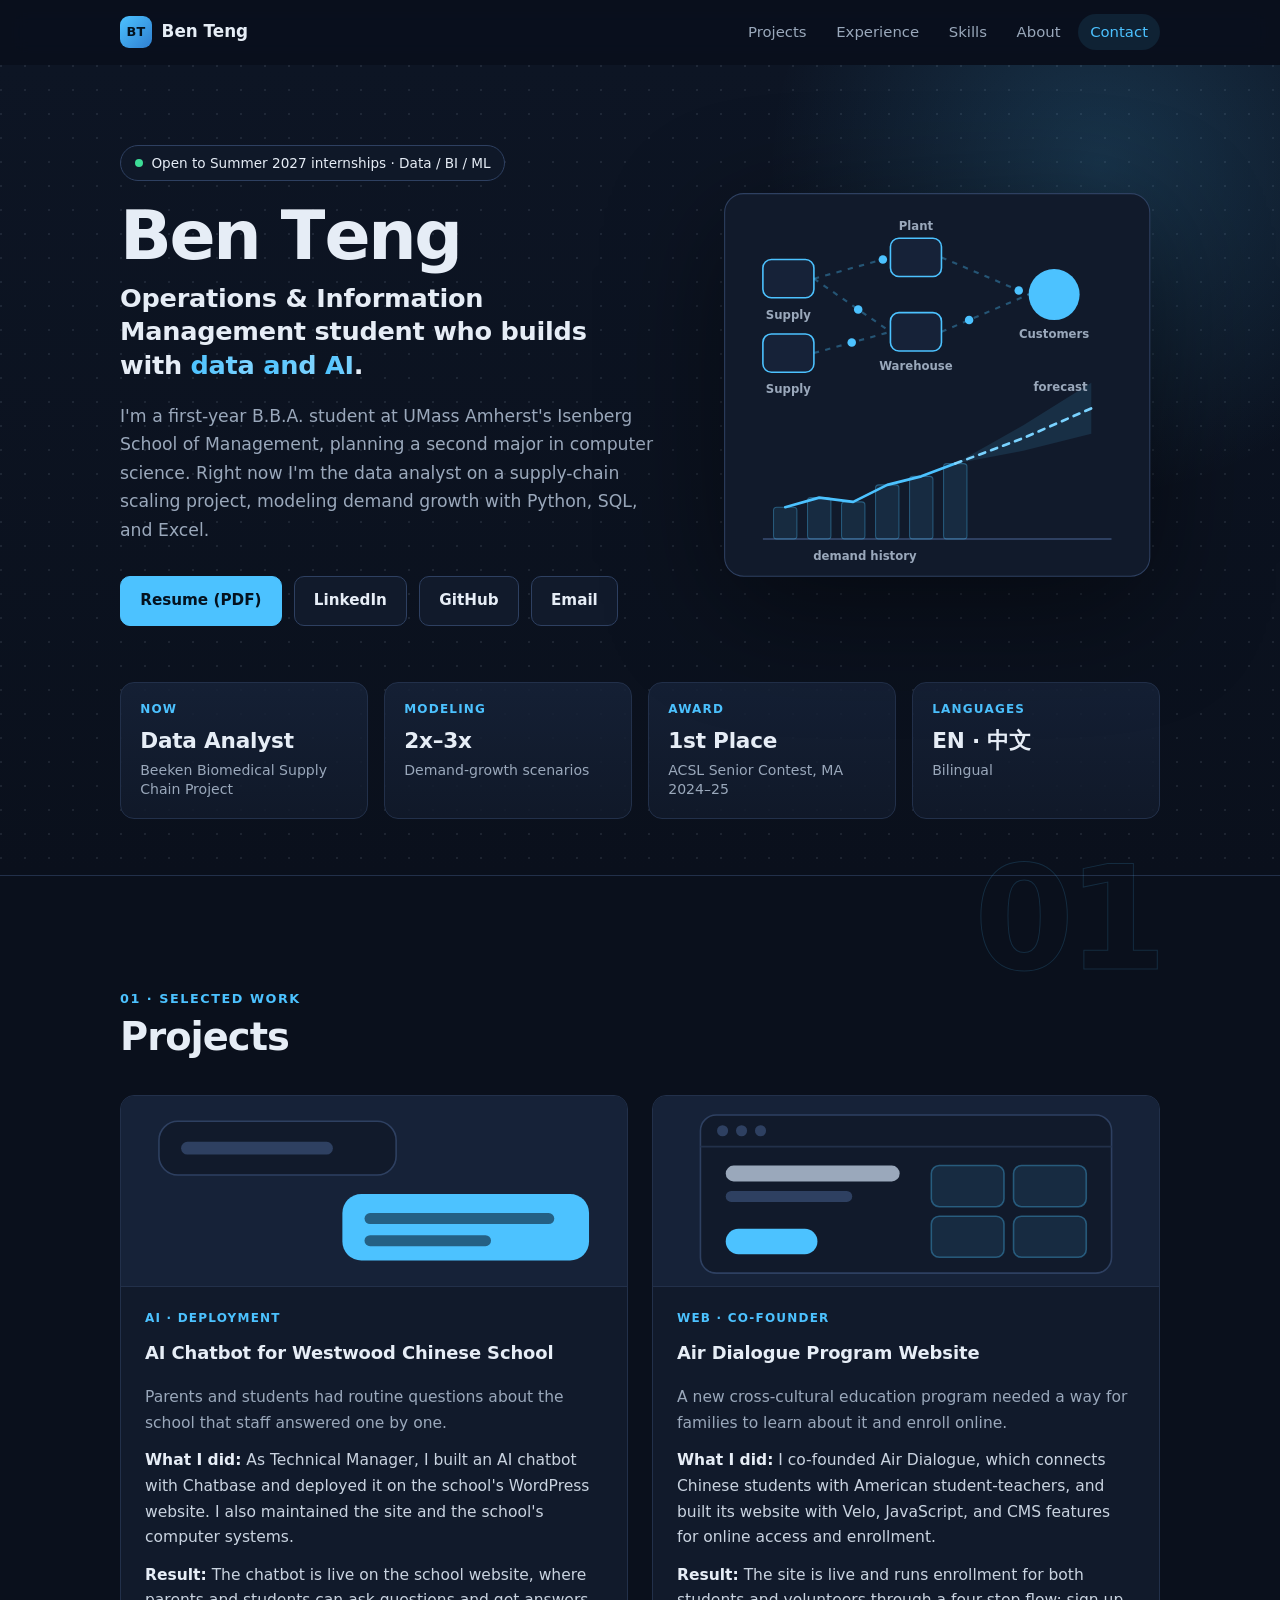
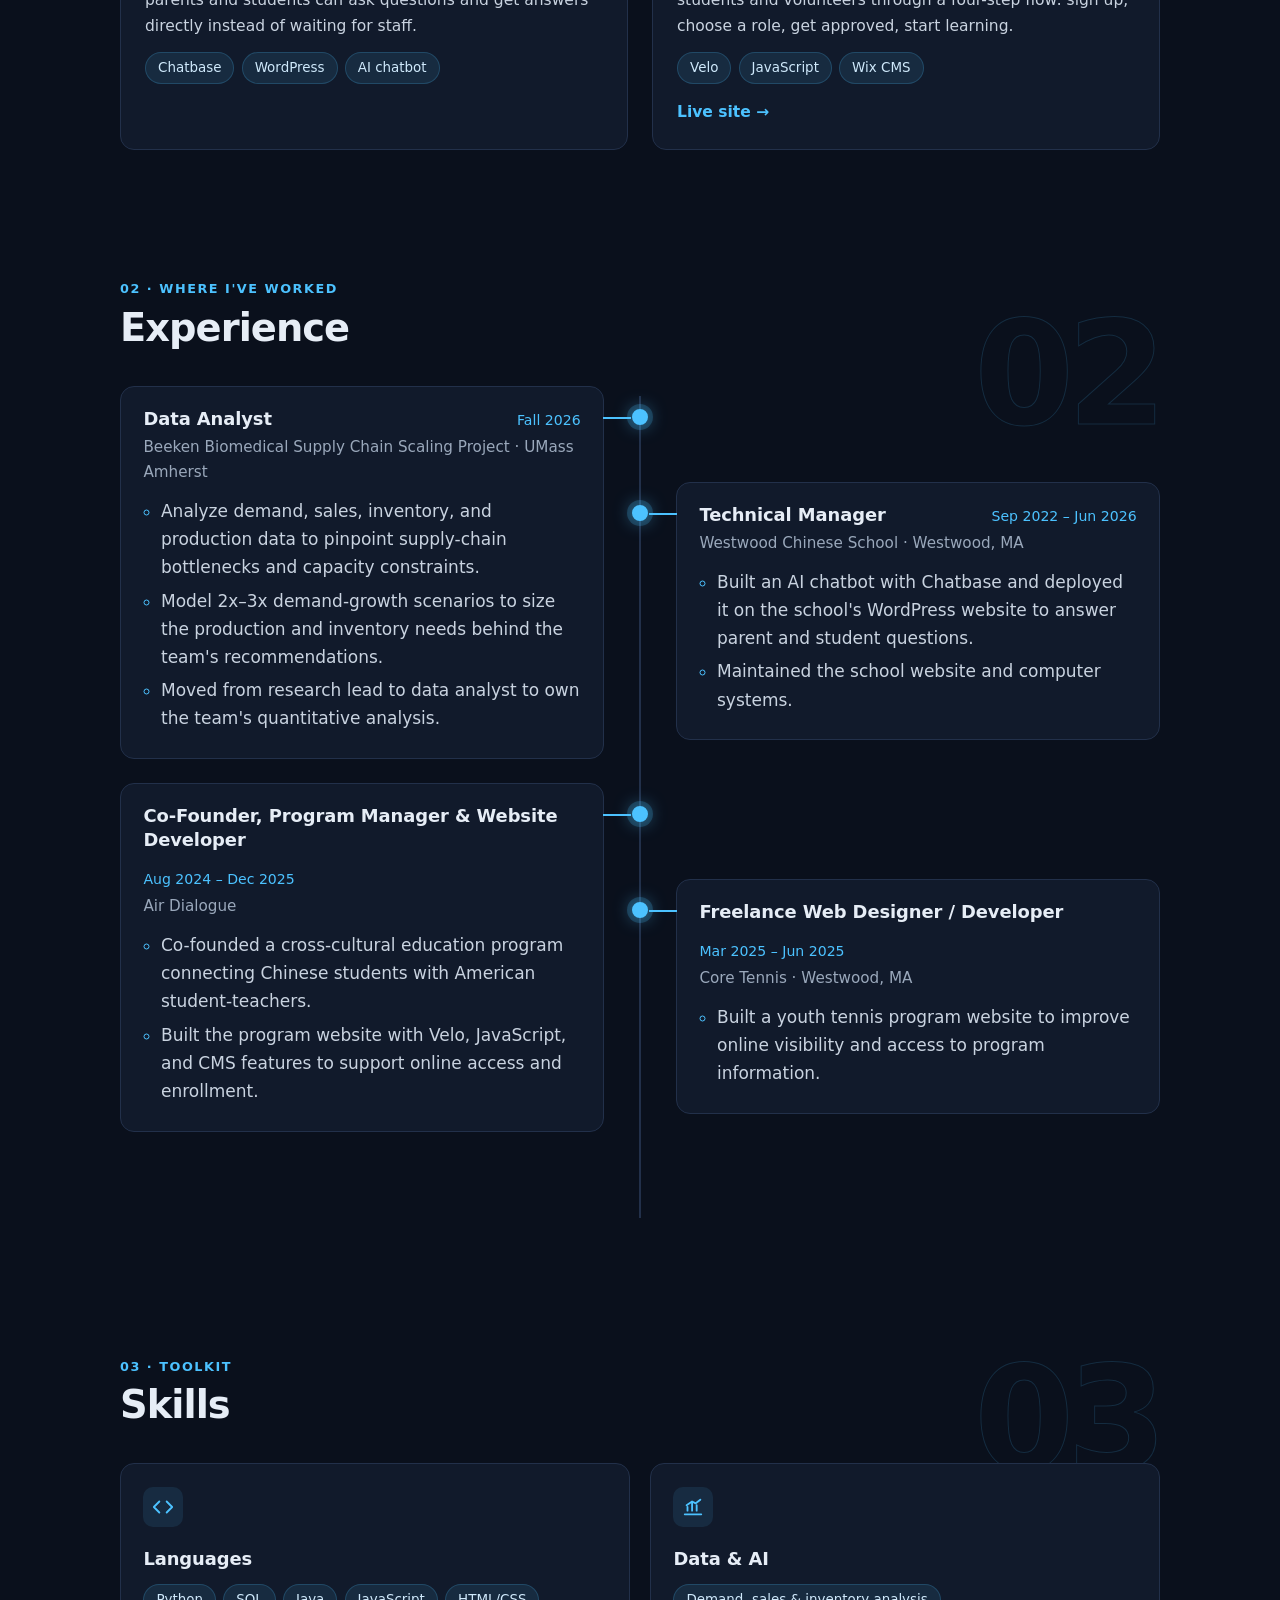
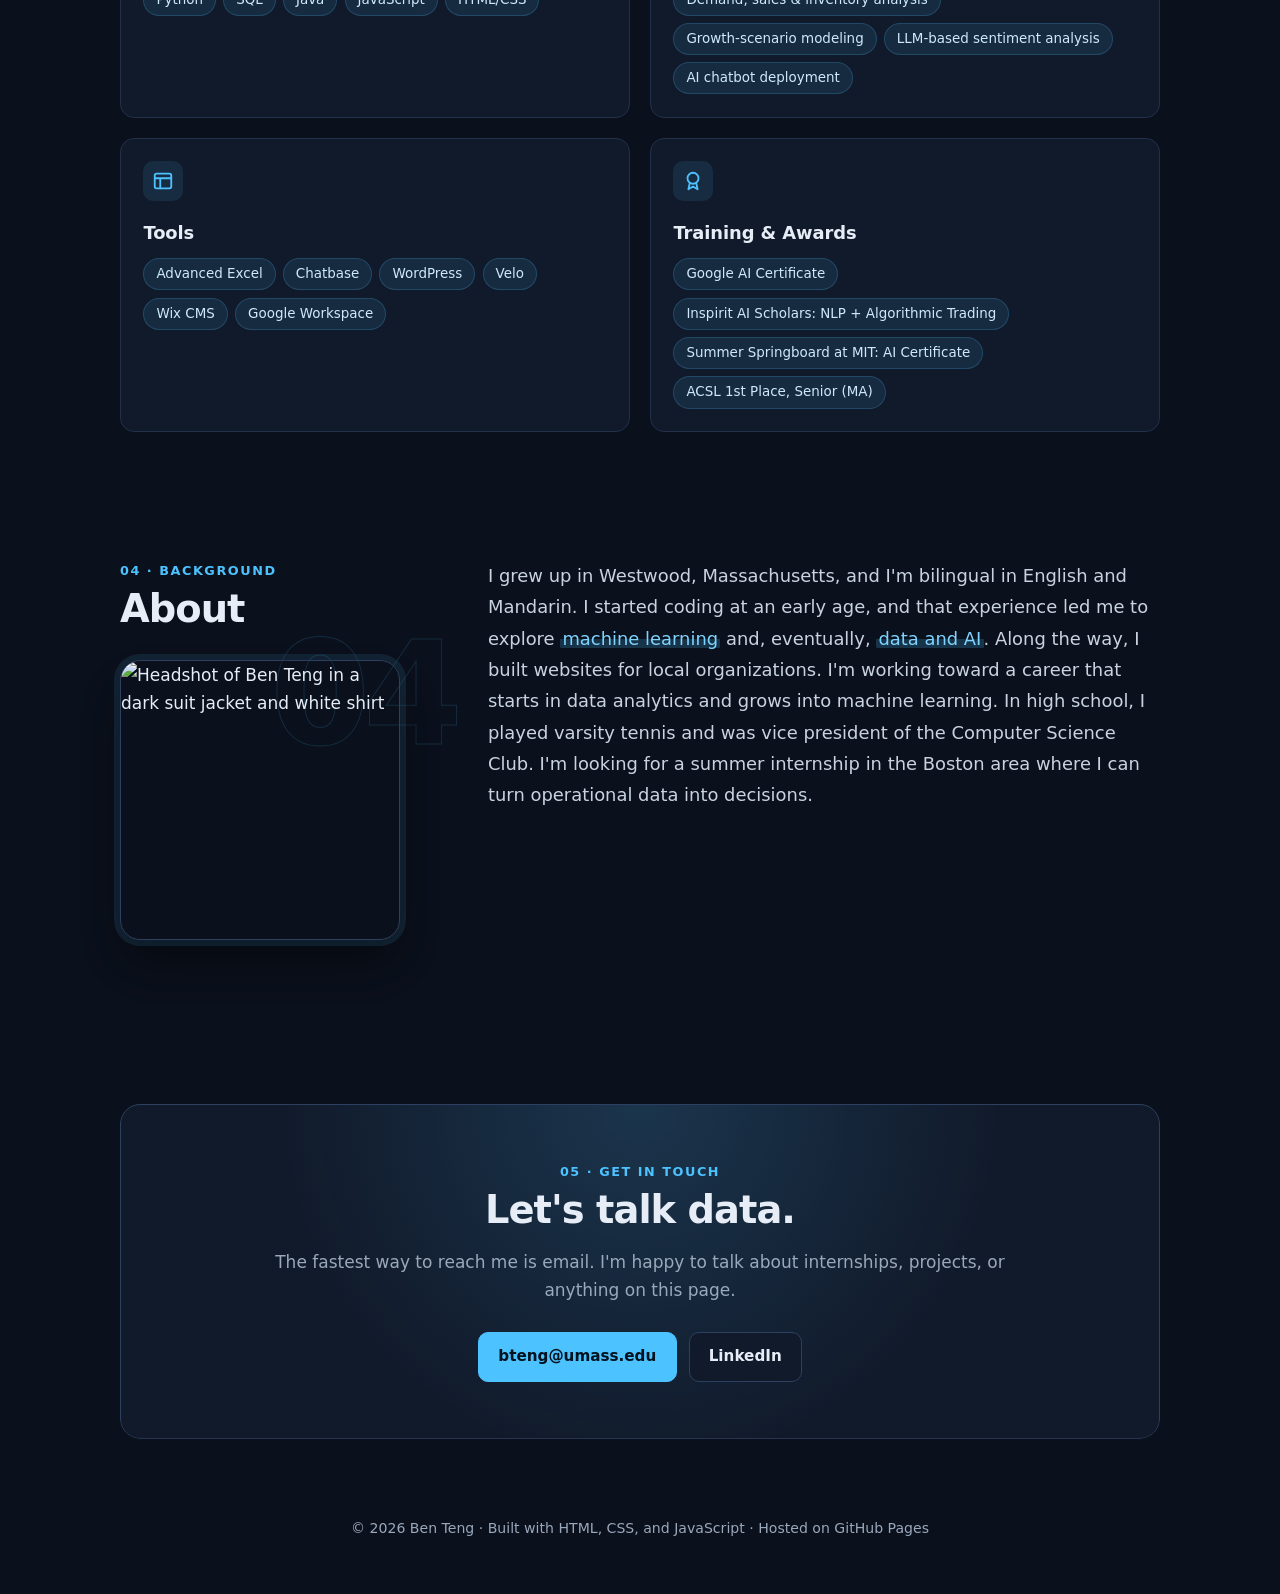
==== commit d076195b: "Add favicon, link preview tags, headshot" ====
--- a/index.html
+++ b/index.html
@@ -6,9 +6,26 @@
   <title>Ben Teng | Data &amp; AI Portfolio</title>
   <meta name="description" content="Ben Teng, Operations & Information Management student at UMass Amherst who builds with data and AI. Seeking data analytics, BI, and ML internships.">
   <meta name="theme-color" content="#0a101c">
+  <link rel="canonical" href="https://benteng30.github.io/">
+  <link rel="icon" href="favicon.svg" type="image/svg+xml">
+  <link rel="icon" href="favicon-32.png" sizes="32x32" type="image/png">
+  <link rel="apple-touch-icon" href="apple-touch-icon.png">
+  <!-- Link preview (LinkedIn, iMessage, Slack, etc.) -->
+  <meta property="og:type" content="website">
+  <meta property="og:url" content="https://benteng30.github.io/">
+  <meta property="og:title" content="Ben Teng | Data &amp; AI Portfolio">
+  <meta property="og:description" content="Operations & Information Management student at UMass Amherst who builds with data and AI. Seeking data analytics, BI, and ML internships.">
+  <meta property="og:image" content="https://benteng30.github.io/img/og-image.jpg">
+  <meta property="og:image:width" content="1200">
+  <meta property="og:image:height" content="630">
+  <meta property="og:image:alt" content="Ben Teng, Operations & Information Management student who builds with data and AI">
+  <meta name="twitter:card" content="summary_large_image">
+  <meta name="twitter:title" content="Ben Teng | Data &amp; AI Portfolio">
+  <meta name="twitter:description" content="OIM student at UMass Amherst who builds with data and AI.">
+  <meta name="twitter:image" content="https://benteng30.github.io/img/og-image.jpg">
   <script>document.documentElement.classList.add('js');</script>
-  <link rel="stylesheet" href="styles.css?v=4">
-  <script src="script.js?v=4" defer></script>
+  <link rel="stylesheet" href="styles.css?v=5">
+  <script src="script.js?v=5" defer></script>
 </head>
 <body>
   <a class="skip-link" href="#main">Skip to content</a>
@@ -288,6 +305,9 @@
         <div class="section-head reveal" data-anim="none">
           <span class="bg-num" aria-hidden="true">04</span><p class="kicker">04 · Background</p>
           <h2 id="about-title" class="mask">About</h2>
+          <figure class="headshot reveal" data-anim="zoom">
+            <img src="img/headshot.jpg" srcset="img/headshot-320.jpg 320w, img/headshot.jpg 640w" sizes="(max-width: 820px) 200px, 280px" width="640" height="640" alt="Headshot of Ben Teng in a dark suit jacket and white shirt" loading="lazy" decoding="async">
+          </figure>
         </div>
         <p class="prose reveal" data-anim="wipe">
           I grew up in Westwood, Massachusetts, and I'm bilingual in English and Mandarin.
--- a/styles.css
+++ b/styles.css
@@ -356,6 +356,13 @@
 /* ----- About ----- */
 .about-grid { display: grid; grid-template-columns: 1fr 2fr; gap: 2rem; align-items: start; }
 .about-grid .prose { font-size: 1.12rem; line-height: 1.75; }
+.headshot { margin: 1.75rem 0 0; width: 100%; max-width: 280px; }
+.headshot img {
+  display: block; width: 100%; height: auto; aspect-ratio: 1; object-fit: cover; border-radius: 20px;
+  border: 1px solid var(--border-strong); box-shadow: 0 0 0 6px var(--accent-a10), 0 24px 50px rgba(0, 0, 0, .45);
+  filter: saturate(.95);
+}
+@media (max-width: 820px) { .headshot { max-width: 200px; margin-top: 1.25rem; } }
 mark.hl {
   color: var(--accent-strong); padding: 0 .12em; border-radius: 3px;
   background: linear-gradient(var(--accent-a20), var(--accent-a20)) no-repeat 0 100% / 100% 45%;
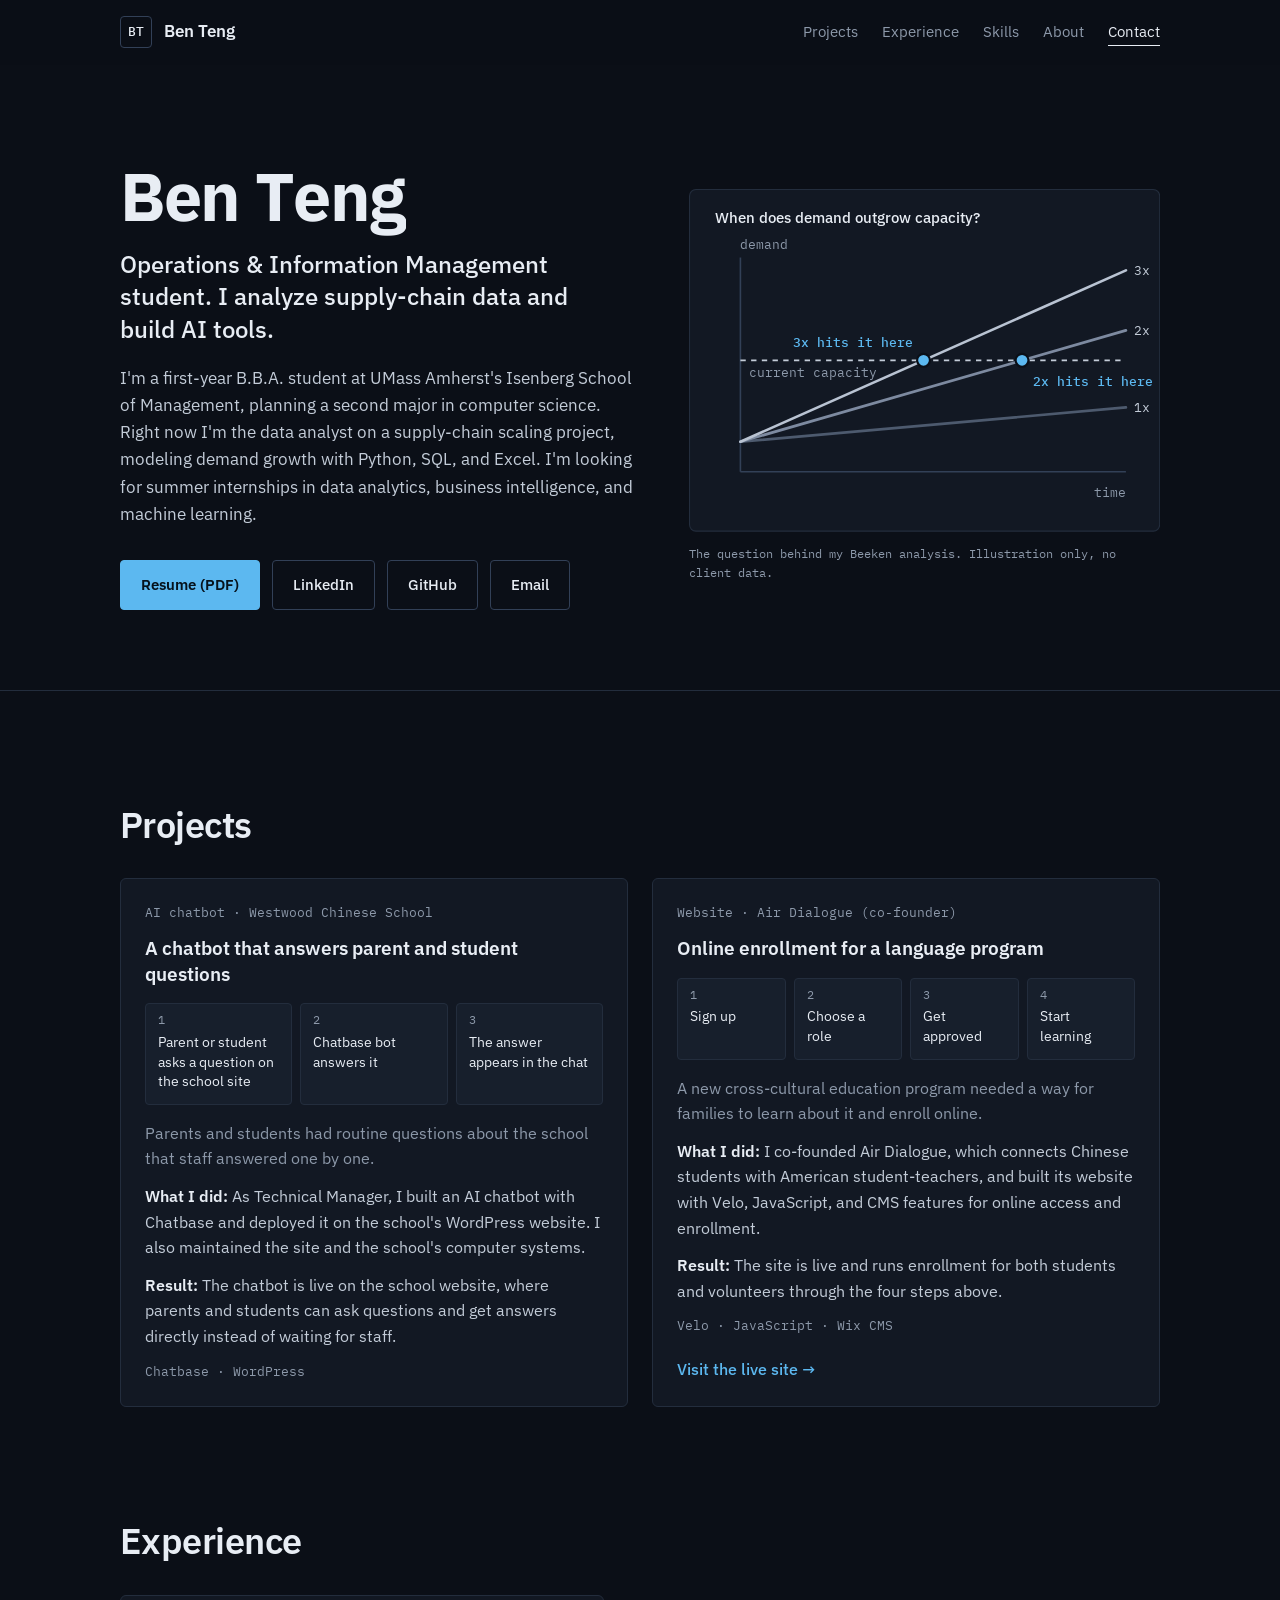
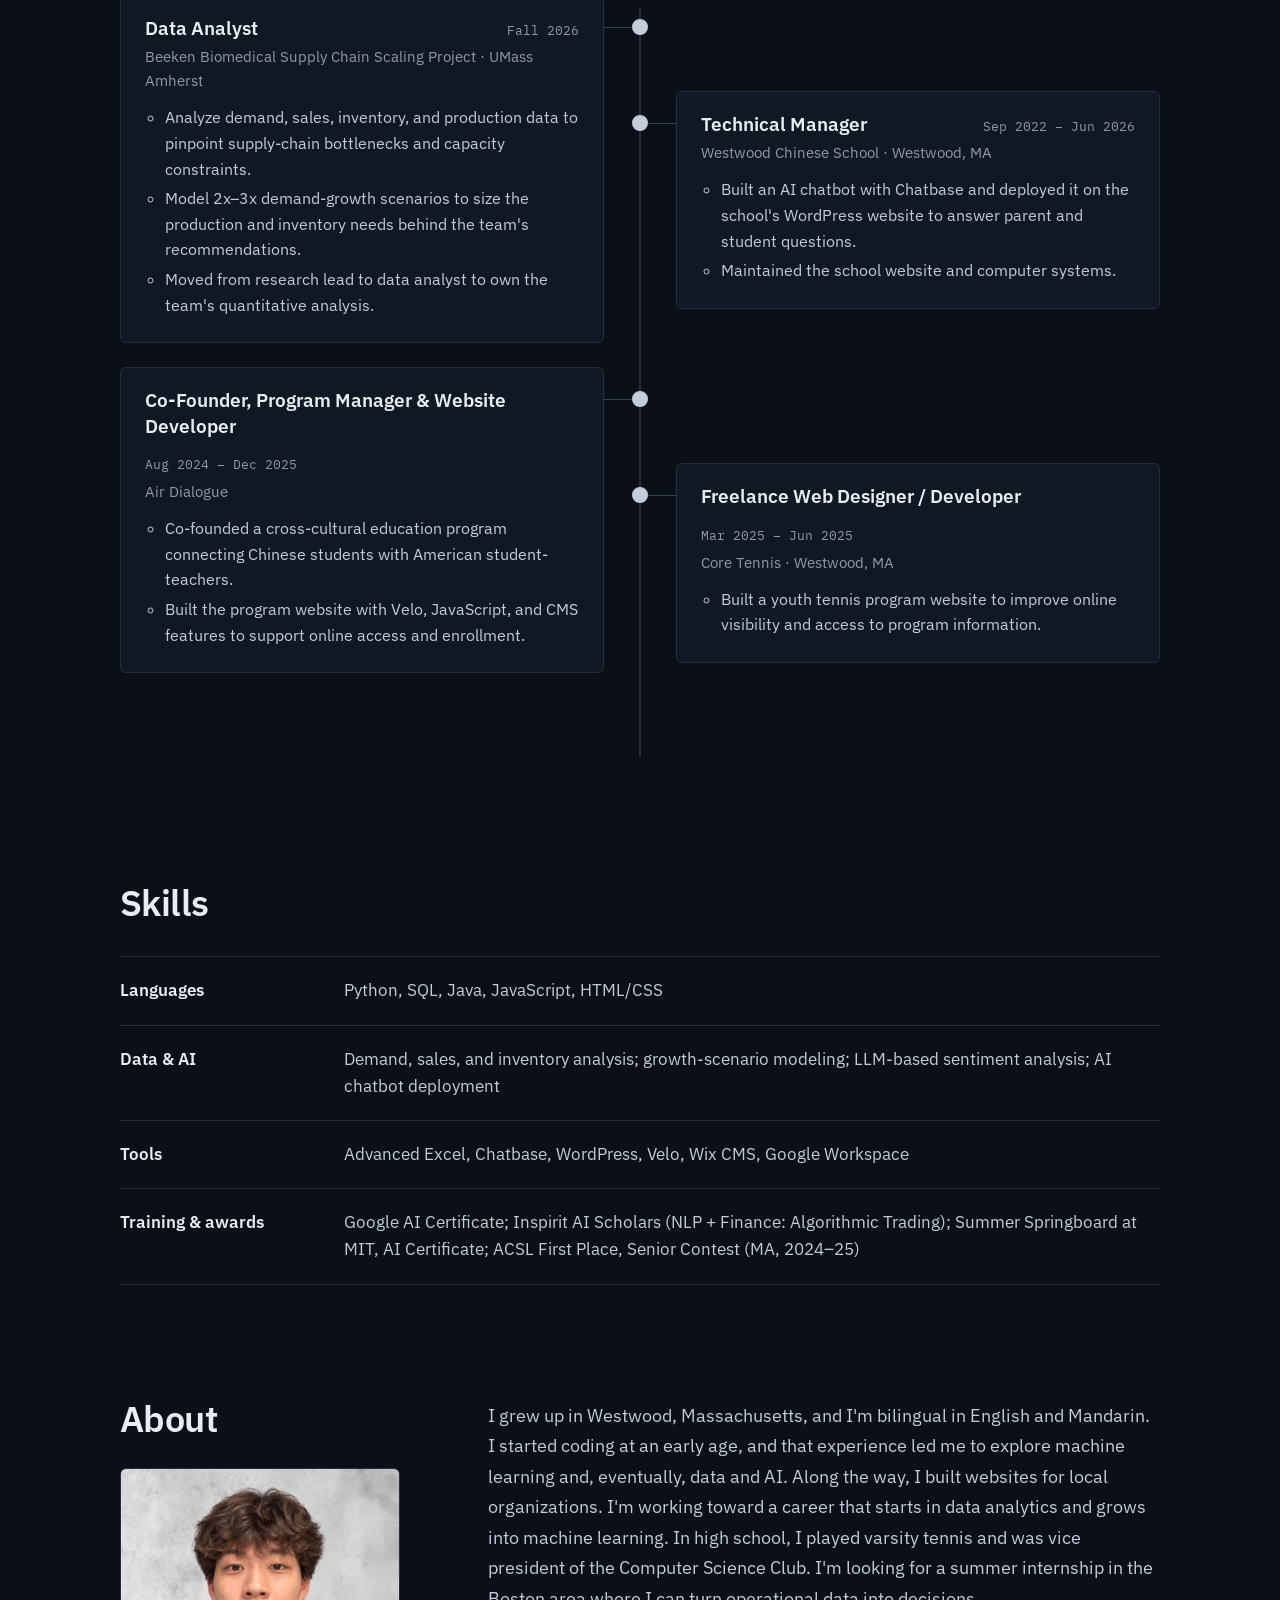
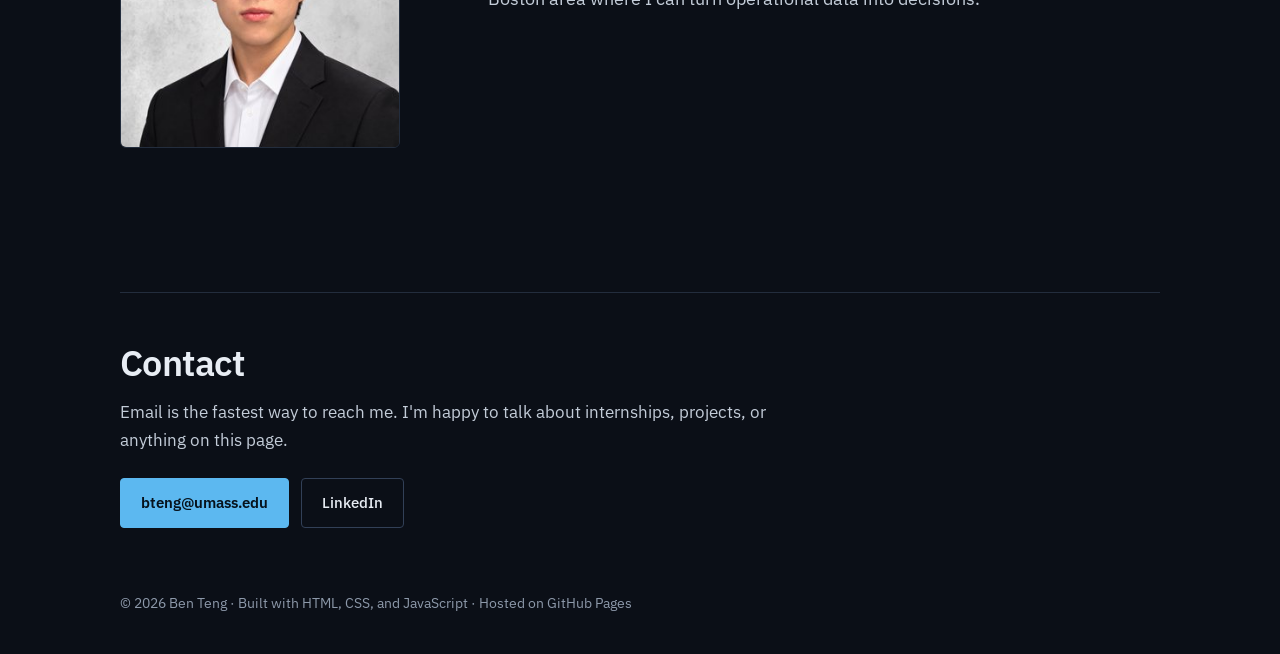
==== commit fc4ea8b9: "Redesign: remove AI-template patterns" ====
--- a/index.html
+++ b/index.html
@@ -4,8 +4,8 @@
   <meta charset="UTF-8">
   <meta name="viewport" content="width=device-width, initial-scale=1.0">
   <title>Ben Teng | Data &amp; AI Portfolio</title>
-  <meta name="description" content="Ben Teng, Operations & Information Management student at UMass Amherst who builds with data and AI. Seeking data analytics, BI, and ML internships.">
-  <meta name="theme-color" content="#0a101c">
+  <meta name="description" content="Ben Teng, Operations & Information Management student at UMass Amherst. I analyze supply-chain data and build AI tools. Seeking data analytics, BI, and ML internships.">
+  <meta name="theme-color" content="#0b0f17">
   <link rel="canonical" href="https://benteng30.github.io/">
   <link rel="icon" href="favicon.svg" type="image/svg+xml">
   <link rel="icon" href="favicon-32.png" sizes="32x32" type="image/png">
@@ -14,18 +14,22 @@
   <meta property="og:type" content="website">
   <meta property="og:url" content="https://benteng30.github.io/">
   <meta property="og:title" content="Ben Teng | Data &amp; AI Portfolio">
-  <meta property="og:description" content="Operations & Information Management student at UMass Amherst who builds with data and AI. Seeking data analytics, BI, and ML internships.">
-  <meta property="og:image" content="https://benteng30.github.io/img/og-image.jpg">
+  <meta property="og:description" content="Operations & Information Management student at UMass Amherst. I analyze supply-chain data and build AI tools.">
+  <meta property="og:image" content="https://benteng30.github.io/img/og-image.jpg?v=2">
   <meta property="og:image:width" content="1200">
   <meta property="og:image:height" content="630">
-  <meta property="og:image:alt" content="Ben Teng, Operations & Information Management student who builds with data and AI">
+  <meta property="og:image:alt" content="Ben Teng, Operations & Information Management student who analyzes supply-chain data and builds AI tools">
   <meta name="twitter:card" content="summary_large_image">
   <meta name="twitter:title" content="Ben Teng | Data &amp; AI Portfolio">
-  <meta name="twitter:description" content="OIM student at UMass Amherst who builds with data and AI.">
-  <meta name="twitter:image" content="https://benteng30.github.io/img/og-image.jpg">
+  <meta name="twitter:description" content="OIM student at UMass Amherst. I analyze supply-chain data and build AI tools.">
+  <meta name="twitter:image" content="https://benteng30.github.io/img/og-image.jpg?v=2">
+  <!-- Fonts: IBM Plex Sans for text, IBM Plex Mono for data labels -->
+  <link rel="preconnect" href="https://fonts.googleapis.com">
+  <link rel="preconnect" href="https://fonts.gstatic.com" crossorigin>
+  <link rel="stylesheet" href="https://fonts.googleapis.com/css2?family=IBM+Plex+Mono:wght@400;500&family=IBM+Plex+Sans:wght@400;500;600;700&display=swap">
   <script>document.documentElement.classList.add('js');</script>
-  <link rel="stylesheet" href="styles.css?v=5">
-  <script src="script.js?v=5" defer></script>
+  <link rel="stylesheet" href="styles.css?v=6">
+  <script src="script.js?v=6" defer></script>
 </head>
 <body>
   <a class="skip-link" href="#main">Skip to content</a>
@@ -47,16 +51,15 @@
   <main id="main">
     <!-- ========== HERO ========== -->
     <section class="hero" id="top">
-      <div class="hero-glow" aria-hidden="true"></div>
       <div class="container hero-grid">
         <div class="hero-text">
-          <p class="eyebrow reveal"><span class="status-dot" aria-hidden="true"></span>Open to Summer 2027 internships · Data / BI / ML</p>
           <h1 class="split-chars">Ben Teng</h1>
-          <p class="headline split-words">Operations &amp; Information Management student who builds with <span class="accent-text">data and AI</span>.</p>
+          <p class="headline split-words">Operations &amp; Information Management student. I analyze supply-chain data and build AI tools.</p>
           <p class="lead reveal">
             I'm a first-year B.B.A. student at UMass Amherst's Isenberg School of Management,
             planning a second major in computer science. Right now I'm the data analyst on a supply-chain
-            scaling project, modeling demand growth with Python, SQL, and Excel.
+            scaling project, modeling demand growth with Python, SQL, and Excel. I'm looking for summer
+            internships in data analytics, business intelligence, and machine learning.
           </p>
           <div class="button-row reveal">
             <a class="btn btn-primary" href="resume/Ben_Teng_Resume.pdf" target="_blank" rel="noopener">Resume (PDF)</a>
@@ -66,122 +69,74 @@
           </div>
         </div>
 
-        <!-- Hero illustration: supply chain network feeding a demand forecast -->
-        <figure class="hero-art reveal" data-anim="none" aria-hidden="true">
-          <svg viewBox="0 0 420 380" xmlns="http://www.w3.org/2000/svg">
-            <rect x="10" y="10" width="400" height="360" rx="18" class="art-panel"/>
-            <g class="edges">
-              <path style="--d:0" id="e1" d="M94 90 L166 70"/>
-              <path style="--d:1" id="e2" d="M94 90 L166 140"/>
-              <path style="--d:2" id="e3" d="M94 160 L166 140"/>
-              <path style="--d:3" id="e4" d="M214 70 L296 105"/>
-              <path style="--d:4" id="e5" d="M214 140 L296 105"/>
-            </g>
-            <g class="flow">
-              <circle r="4"><animateMotion dur="3.2s" repeatCount="indefinite"><mpath href="#e1"/></animateMotion></circle>
-              <circle r="4"><animateMotion dur="3.6s" begin="0.8s" repeatCount="indefinite"><mpath href="#e2"/></animateMotion></circle>
-              <circle r="4"><animateMotion dur="3s" begin="1.4s" repeatCount="indefinite"><mpath href="#e3"/></animateMotion></circle>
-              <circle r="4"><animateMotion dur="2.8s" begin="0.4s" repeatCount="indefinite"><mpath href="#e4"/></animateMotion></circle>
-              <circle r="4"><animateMotion dur="3.1s" begin="1.9s" repeatCount="indefinite"><mpath href="#e5"/></animateMotion></circle>
-            </g>
-            <g style="--d:0" class="node"><rect x="46" y="72" width="48" height="36" rx="8"/><text x="70" y="128">Supply</text></g>
-            <g style="--d:1" class="node"><rect x="46" y="142" width="48" height="36" rx="8"/><text x="70" y="198">Supply</text></g>
-            <g style="--d:2" class="node"><rect x="166" y="52" width="48" height="36" rx="8"/><text x="190" y="44">Plant</text></g>
-            <g style="--d:3" class="node"><rect x="166" y="122" width="48" height="36" rx="8"/><text x="190" y="176">Warehouse</text></g>
-            <g style="--d:4" class="node node-accent"><circle cx="320" cy="105" r="24"/><text x="320" y="146">Customers</text></g>
-
-            <line x1="46" y1="335" x2="374" y2="335" class="axis"/>
-            <g class="bars">
-              <rect x="56"  y="305" width="22" height="30" rx="3"/>
-              <rect x="88"  y="296" width="22" height="39" rx="3"/>
-              <rect x="120" y="300" width="22" height="35" rx="3"/>
-              <rect x="152" y="284" width="22" height="51" rx="3"/>
-              <rect x="184" y="276" width="22" height="59" rx="3"/>
-              <rect x="216" y="264" width="22" height="71" rx="3"/>
-            </g>
-            <path class="trend" pathLength="400" d="M67 305 L99 296 L131 300 L163 284 L195 276 L227 264"/>
-            <path class="forecast" d="M227 264 L259 252 L291 240 L323 226 L355 212"/>
-            <path class="band" d="M227 264 L259 246 L291 228 L323 208 L355 188 L355 236 L323 244 L291 252 L259 258 Z"/>
-            <text x="326" y="196" class="chart-label">forecast</text>
-            <text x="142" y="355" class="chart-label">demand history</text>
+        <!-- Hero figure: the question behind my Beeken work (illustration, no client data) -->
+        <figure class="hero-art reveal" data-anim="none">
+          <svg viewBox="0 0 440 320" xmlns="http://www.w3.org/2000/svg" role="img" aria-labelledby="chart-title chart-desc">
+            <title id="chart-title">When does demand outgrow capacity?</title>
+            <desc id="chart-desc">Illustrative chart. Three demand scenarios, 1x, 2x and 3x, rise over time. A dashed line marks current capacity. The 3x scenario crosses capacity first and the 2x scenario crosses later; the 1x scenario stays below it.</desc>
+            <rect x="0.5" y="0.5" width="439" height="319" rx="6" class="art-panel"/>
+            <text x="24" y="32" class="chart-title">When does demand outgrow capacity?</text>
+            <line x1="48" y1="264" x2="408" y2="264" class="axis"/>
+            <line x1="48" y1="64" x2="48" y2="264" class="axis"/>
+            <text x="408" y="288" class="axis-label" text-anchor="end">time</text>
+            <text x="48" y="56" class="axis-label" text-anchor="start">demand</text>
+
+            <line x1="48" y1="160" x2="408" y2="160" class="capacity"/>
+            <text x="56" y="176" class="cap-label">current capacity</text>
+
+            <path class="scen s1" pathLength="1" d="M48 236 L408 204"/>
+            <path class="scen s2" pathLength="1" d="M48 236 L408 132"/>
+            <path class="scen s3" pathLength="1" d="M48 236 L408 76"/>
+            <text x="416" y="208" class="end-label">1x</text>
+            <text x="416" y="136" class="end-label">2x</text>
+            <text x="416" y="80" class="end-label">3x</text>
+
+            <g class="hit h3"><circle cx="219" cy="160" r="6"/><text x="209" y="148" text-anchor="end">3x hits it here</text></g>
+            <g class="hit h2"><circle cx="311" cy="160" r="6"/><text x="321" y="184" text-anchor="start">2x hits it here</text></g>
           </svg>
+          <figcaption>The question behind my Beeken analysis. Illustration only, no client data.</figcaption>
         </figure>
-      </div>
-
-      <!-- At a glance: key facts as objects -->
-      <div class="container">
-        <ul class="glance" data-stagger aria-label="At a glance">
-          <li class="glance-item reveal" data-anim="left">
-            <span class="glance-k">Now</span>
-            <span class="glance-v">Data Analyst</span>
-            <span class="glance-d">Beeken Biomedical Supply Chain Project</span>
-          </li>
-          <li class="glance-item reveal" data-anim="right">
-            <span class="glance-k">Modeling</span>
-            <span class="glance-v"><span data-count="2">2</span>x–<span data-count="3">3</span>x</span>
-            <span class="glance-d">Demand-growth scenarios</span>
-          </li>
-          <li class="glance-item reveal" data-anim="left">
-            <span class="glance-k">Award</span>
-            <span class="glance-v">1st Place</span>
-            <span class="glance-d">ACSL Senior Contest, MA 2024–25</span>
-          </li>
-          <li class="glance-item reveal" data-anim="right">
-            <span class="glance-k">Languages</span>
-            <span class="glance-v">EN · 中文</span>
-            <span class="glance-d">Bilingual</span>
-          </li>
-        </ul>
       </div>
     </section>
 
     <!-- ========== PROJECTS ========== -->
     <section class="section container" id="projects" aria-labelledby="projects-title">
       <div class="section-head reveal" data-anim="none">
-        <span class="bg-num" aria-hidden="true">01</span><p class="kicker">01 · Selected work</p>
         <h2 id="projects-title" class="mask">Projects</h2>
       </div>
 
       <div class="cards" data-stagger>
         <article class="card reveal" data-anim="from-left">
-          <div class="card-art" aria-hidden="true">
-            <svg viewBox="0 0 320 120" xmlns="http://www.w3.org/2000/svg">
-              <g class="msg-user"><rect x="24" y="16" width="150" height="34" rx="12" class="bubble-user"/><rect x="38" y="29" width="96" height="8" rx="4" class="line-light"/></g>
-              <g class="msg-typing"><rect x="226" y="66" width="70" height="30" rx="12" class="bubble-typing"/><g class="typing"><circle cx="246" cy="81" r="4.5"/><circle cx="261" cy="81" r="4.5"/><circle cx="276" cy="81" r="4.5"/></g></g>
-              <g class="msg-bot"><rect x="140" y="62" width="156" height="42" rx="12" class="bubble-bot"/><rect x="154" y="74" width="120" height="7" rx="3.5" class="line-on-accent"/><rect x="154" y="88" width="80" height="7" rx="3.5" class="line-on-accent"/></g>
-            </svg>
-          </div>
           <div class="card-body">
-            <p class="card-tag">AI · Deployment</p>
-            <h3>AI Chatbot for Westwood Chinese School</h3>
+            <p class="card-tag">AI chatbot · Westwood Chinese School</p>
+            <h3>A chatbot that answers parent and student questions</h3>
+            <ol class="flow" aria-label="How the chatbot works">
+              <li>Parent or student asks a question on the school site</li>
+              <li>Chatbase bot answers it</li>
+              <li>The answer appears in the chat</li>
+            </ol>
             <p class="problem">Parents and students had routine questions about the school that staff answered one by one.</p>
             <p><strong>What I did:</strong> As Technical Manager, I built an AI chatbot with Chatbase and deployed it on the school's WordPress website. I also maintained the site and the school's computer systems.</p>
             <p><strong>Result:</strong> The chatbot is live on the school website, where parents and students can ask questions and get answers directly instead of waiting for staff.</p>
-            <ul class="chips"><li>Chatbase</li><li>WordPress</li><li>AI chatbot</li></ul>
+            <p class="tags">Chatbase · WordPress</p>
           </div>
         </article>
 
         <article class="card reveal" data-anim="from-right">
-          <div class="card-art" aria-hidden="true">
-            <svg viewBox="0 0 320 120" xmlns="http://www.w3.org/2000/svg">
-              <g class="build" style="--d:0"><rect x="30" y="12" width="260" height="100" rx="10" class="browser"/><line x1="30" y1="32" x2="290" y2="32" class="browser-line"/><circle cx="44" cy="22" r="3.5" class="dot"/><circle cx="56" cy="22" r="3.5" class="dot"/><circle cx="68" cy="22" r="3.5" class="dot"/></g>
-              <rect x="46" y="44" width="110" height="10" rx="5" class="line-strong build" style="--d:1"/>
-              <rect x="46" y="60" width="80" height="7" rx="3.5" class="line-mid build" style="--d:2"/>
-              <rect x="46" y="84" width="58" height="16" rx="8" class="cta build" style="--d:3"/>
-              <g class="cms">
-                <rect x="176" y="44" width="46" height="26" rx="5" class="build" style="--d:4"/><rect x="228" y="44" width="46" height="26" rx="5" class="build" style="--d:5"/>
-                <rect x="176" y="76" width="46" height="26" rx="5" class="build" style="--d:6"/><rect x="228" y="76" width="46" height="26" rx="5" class="build" style="--d:7"/>
-              </g>
-            </svg>
-          </div>
           <div class="card-body">
-            <p class="card-tag">Web · Co-Founder</p>
-            <h3>Air Dialogue Program Website</h3>
+            <p class="card-tag">Website · Air Dialogue (co-founder)</p>
+            <h3>Online enrollment for a language program</h3>
+            <ol class="flow flow-4" aria-label="Enrollment steps on the site">
+              <li>Sign up</li>
+              <li>Choose a role</li>
+              <li>Get approved</li>
+              <li>Start learning</li>
+            </ol>
             <p class="problem">A new cross-cultural education program needed a way for families to learn about it and enroll online.</p>
             <p><strong>What I did:</strong> I co-founded Air Dialogue, which connects Chinese students with American student-teachers, and built its website with Velo, JavaScript, and CMS features for online access and enrollment.</p>
-            <p><strong>Result:</strong> The site is live and runs enrollment for both students and volunteers through a four-step flow: sign up, choose a role, get approved, start learning.</p>
-            <ul class="chips"><li>Velo</li><li>JavaScript</li><li>Wix CMS</li></ul>
-            <p class="links"><a href="https://www.airdialogue.com/" target="_blank" rel="noopener">Live site <span aria-hidden="true">→</span></a></p>
+            <p><strong>Result:</strong> The site is live and runs enrollment for both students and volunteers through the four steps above.</p>
+            <p class="tags">Velo · JavaScript · Wix CMS</p>
+            <p class="links"><a href="https://www.airdialogue.com/" target="_blank" rel="noopener">Visit the live site <span aria-hidden="true">→</span></a></p>
           </div>
         </article>
 
@@ -190,13 +145,13 @@
 
         <article class="card reveal" data-anim="from-left">
           <div class="card-body">
-            <p class="card-tag">Data · Forecasting</p>
-            <h3>Project Title</h3>
+            <p class="card-tag">Forecasting · Python</p>
+            <h3>What the project found, in plain words</h3>
             <p class="problem">One sentence on the question you answered.</p>
             <p><strong>What I did:</strong> One or two sentences.</p>
             <p><strong>Result:</strong> The finding, with a real number.</p>
-            <ul class="chips"><li>Python</li><li>pandas</li><li>scikit-learn</li></ul>
-            <p class="links"><a href="https://github.com/benteng30/REPO" target="_blank" rel="noopener">GitHub →</a></p>
+            <p class="tags">Python · pandas · scikit-learn</p>
+            <p class="links"><a href="https://github.com/benteng30/REPO" target="_blank" rel="noopener">Code on GitHub →</a></p>
           </div>
         </article>
         -->
@@ -206,7 +161,6 @@
     <!-- ========== EXPERIENCE ========== -->
     <section class="section container" id="experience" aria-labelledby="experience-title">
       <div class="section-head reveal" data-anim="none">
-        <span class="bg-num" aria-hidden="true">02</span><p class="kicker">02 · Where I've worked</p>
         <h2 id="experience-title" class="mask">Experience</h2>
       </div>
 
@@ -272,60 +226,53 @@
     <!-- ========== SKILLS ========== -->
     <section class="section container" id="skills" aria-labelledby="skills-title">
       <div class="section-head reveal" data-anim="none">
-        <span class="bg-num" aria-hidden="true">03</span><p class="kicker">03 · Toolkit</p>
         <h2 id="skills-title" class="mask">Skills</h2>
       </div>
-      <div class="skill-groups" data-stagger>
-        <div class="skill-box reveal" data-anim="flip">
-          <svg class="icon" viewBox="0 0 24 24" aria-hidden="true"><path d="M8 6 2 12l6 6M16 6l6 6-6 6"/></svg>
-          <h3>Languages</h3>
-          <ul class="chips"><li>Python</li><li>SQL</li><li>Java</li><li>JavaScript</li><li>HTML/CSS</li></ul>
-        </div>
-        <div class="skill-box reveal" data-anim="flip">
-          <svg class="icon" viewBox="0 0 24 24" aria-hidden="true"><path d="M3 20h18M6 16v-4M11 16V8M16 16v-6M20 4l-5 4-4-2-6 4"/></svg>
-          <h3>Data &amp; AI</h3>
-          <ul class="chips"><li>Demand, sales &amp; inventory analysis</li><li>Growth-scenario modeling</li><li>LLM-based sentiment analysis</li><li>AI chatbot deployment</li></ul>
-        </div>
-        <div class="skill-box reveal" data-anim="flip">
-          <svg class="icon" viewBox="0 0 24 24" aria-hidden="true"><rect x="3" y="4" width="18" height="16" rx="2"/><path d="M3 9h18M9 9v11"/></svg>
-          <h3>Tools</h3>
-          <ul class="chips"><li>Advanced Excel</li><li>Chatbase</li><li>WordPress</li><li>Velo</li><li>Wix CMS</li><li>Google Workspace</li></ul>
-        </div>
-        <div class="skill-box reveal" data-anim="flip">
-          <svg class="icon" viewBox="0 0 24 24" aria-hidden="true"><circle cx="12" cy="9" r="6"/><path d="m8.5 14-1.5 7 5-3 5 3-1.5-7"/></svg>
-          <h3>Training &amp; Awards</h3>
-          <ul class="chips"><li>Google AI Certificate</li><li>Inspirit AI Scholars: NLP + Algorithmic Trading</li><li>Summer Springboard at MIT: AI Certificate</li><li>ACSL 1st Place, Senior (MA)</li></ul>
-        </div>
-      </div>
+      <dl class="skill-list" data-stagger>
+        <div class="skill-row reveal" data-anim="left">
+          <dt>Languages</dt>
+          <dd>Python, SQL, Java, JavaScript, HTML/CSS</dd>
+        </div>
+        <div class="skill-row reveal" data-anim="left">
+          <dt>Data &amp; AI</dt>
+          <dd>Demand, sales, and inventory analysis; growth-scenario modeling; LLM-based sentiment analysis; AI chatbot deployment</dd>
+        </div>
+        <div class="skill-row reveal" data-anim="left">
+          <dt>Tools</dt>
+          <dd>Advanced Excel, Chatbase, WordPress, Velo, Wix CMS, Google Workspace</dd>
+        </div>
+        <div class="skill-row reveal" data-anim="left">
+          <dt>Training &amp; awards</dt>
+          <dd>Google AI Certificate; Inspirit AI Scholars (NLP + Finance: Algorithmic Trading); Summer Springboard at MIT, AI Certificate; ACSL First Place, Senior Contest (MA, 2024–25)</dd>
+        </div>
+      </dl>
     </section>
 
     <!-- ========== ABOUT ========== -->
     <section class="section container" id="about" aria-labelledby="about-title">
       <div class="about-grid">
         <div class="section-head reveal" data-anim="none">
-          <span class="bg-num" aria-hidden="true">04</span><p class="kicker">04 · Background</p>
           <h2 id="about-title" class="mask">About</h2>
-          <figure class="headshot reveal" data-anim="zoom">
+          <figure class="headshot reveal" data-anim="up">
             <img src="img/headshot.jpg" srcset="img/headshot-320.jpg 320w, img/headshot.jpg 640w" sizes="(max-width: 820px) 200px, 280px" width="640" height="640" alt="Headshot of Ben Teng in a dark suit jacket and white shirt" loading="lazy" decoding="async">
           </figure>
         </div>
         <p class="prose reveal" data-anim="wipe">
           I grew up in Westwood, Massachusetts, and I'm bilingual in English and Mandarin.
-          I started coding at an early age, and that experience led me to explore <mark class="hl">machine learning</mark> and,
-          eventually, <mark class="hl">data and AI</mark>. Along the way, I built websites for local organizations. I'm working toward a career that starts in data analytics and grows into
-          machine learning. In high school, I played varsity tennis and was vice president of the Computer
-          Science Club. I'm looking for a summer internship in the Boston area where I can turn
-          operational data into decisions.
+          I started coding at an early age, and that experience led me to explore machine learning and,
+          eventually, data and AI. Along the way, I built websites for local organizations. I'm working toward
+          a career that starts in data analytics and grows into machine learning. In high school, I played
+          varsity tennis and was vice president of the Computer Science Club. I'm looking for a summer
+          internship in the Boston area where I can turn operational data into decisions.
         </p>
       </div>
     </section>
 
     <!-- ========== CONTACT ========== -->
     <section class="section container" id="contact" aria-labelledby="contact-title">
-      <div class="contact-box reveal" data-anim="pill">
-        <p class="kicker">05 · Get in touch</p>
-        <h2 id="contact-title" class="mask">Let's talk data.</h2>
-        <p class="prose">The fastest way to reach me is email. I'm happy to talk about internships, projects, or anything on this page.</p>
+      <div class="contact reveal" data-anim="up">
+        <h2 id="contact-title" class="mask">Contact</h2>
+        <p class="prose">Email is the fastest way to reach me. I'm happy to talk about internships, projects, or anything on this page.</p>
         <div class="button-row">
           <a class="btn btn-primary" href="mailto:bteng@umass.edu">bteng@umass.edu</a>
           <a class="btn" href="https://www.linkedin.com/in/ben-teng-31b1a333a/" target="_blank" rel="noopener">LinkedIn</a>
--- a/styles.css
+++ b/styles.css
@@ -1,424 +1,265 @@
-/* ===== Ben Teng portfolio: dark theme ===== */
-/* One accent color. Change --accent to restyle the whole site. */
+/* ===== Ben Teng portfolio ===== */
+/* Design rules:
+   - One accent color, used sparingly: the main button, links, and the two points
+     on the hero chart where demand passes capacity.
+   - No gradients, glows, or blobs. Small corner radius (4–6px), never pill shapes.
+   - IBM Plex Sans for text, IBM Plex Mono for data labels. Spacing on a 4px grid. */
 :root {
-  --accent: #4cc2ff;          /* sky blue; strong contrast on the dark background */
-  --accent-strong: #7fd4ff;
-  --accent-ink: #04121f;      /* text color on accent buttons */
-  --accent-a10: rgba(76, 194, 255, .10);
-  --accent-a20: rgba(76, 194, 255, .20);
-  --accent-a35: rgba(76, 194, 255, .35);
-  --bg: #0a101c;
-  --bg-2: #0d1524;
-  --surface: #111a2b;
-  --surface-2: #162238;
-  --border: #22304a;
-  --border-strong: #2e4061;
-  --text: #e6edf6;
-  --muted: #9aa8bb;
-  --radius: 14px;
+  --accent: #5cb8f0;
+  --accent-ink: #06121c;
+  --bg: #0b0f17;
+  --surface: #121823;
+  --surface-2: #171f2c;
+  --border: #232d3d;
+  --border-strong: #324057;
+  --text: #e8edf4;
+  --text-2: #c3ccd8;
+  --muted: #8d99aa;
+  --radius: 6px;
   --max: 1080px;
   --ease: cubic-bezier(.16, 1, .3, 1);
-  --fly: 140px;               /* how far objects fly in from the side */
+  --fly: 120px;
+  --sans: "IBM Plex Sans", system-ui, -apple-system, "Segoe UI", Roboto, Arial, sans-serif;
+  --mono: "IBM Plex Mono", ui-monospace, "SFMono-Regular", Menlo, Consolas, monospace;
 }
 
 *, *::before, *::after { box-sizing: border-box; }
-
-html { scroll-behavior: smooth; scroll-padding-top: 76px; background: var(--bg); overflow-x: clip; }
-
+html { scroll-behavior: smooth; scroll-padding-top: 80px; background: var(--bg); overflow-x: clip; }
 body {
-  margin: 0;
-  font-family: system-ui, -apple-system, "Segoe UI", Roboto, "Helvetica Neue", Arial, sans-serif;
-  font-size: 1.0625rem;
-  line-height: 1.65;
-  color: var(--text);
-  background: var(--bg);
-  overflow-x: clip;
-  -webkit-font-smoothing: antialiased;
-}
-
-.container { width: 100%; max-width: var(--max); margin: 0 auto; padding: 0 1.25rem; }
-
-a { color: var(--accent); }
-a:hover { color: var(--accent-strong); }
-a:focus-visible, .btn:focus-visible { outline: 2px solid var(--accent); outline-offset: 3px; border-radius: 6px; }
+  margin: 0; font-family: var(--sans); font-size: 17px; line-height: 1.6;
+  color: var(--text); background: var(--bg); overflow-x: clip; -webkit-font-smoothing: antialiased;
+}
+.container { width: 100%; max-width: var(--max); margin: 0 auto; padding: 0 20px; }
+
+a { color: var(--accent); text-underline-offset: 3px; }
+a:hover { color: var(--text); }
+a:focus-visible, .btn:focus-visible { outline: 2px solid var(--accent); outline-offset: 3px; }
 ::selection { background: var(--accent); color: var(--accent-ink); }
-
-.skip-link { position: absolute; left: -999px; top: 0; background: var(--accent); color: var(--accent-ink); padding: .5rem 1rem; z-index: 100; }
-.skip-link:focus { left: 1rem; top: 1rem; }
+.skip-link { position: absolute; left: -999px; top: 0; background: var(--accent); color: var(--accent-ink); padding: 8px 16px; z-index: 100; }
+.skip-link:focus { left: 16px; top: 16px; }
 
 /* ===================================================================
-   SCROLL ANIMATIONS (each plays once; content stays visible without JS)
+   SCROLL ANIMATIONS: each plays once; everything is visible without JS
    =================================================================== */
 .js .reveal {
-  opacity: 0;
-  transform: translateY(28px);
-  filter: blur(6px);
-  transition: opacity .9s var(--ease), transform 1.1s var(--ease), filter .9s var(--ease), clip-path 1.2s var(--ease);
-}
-.js .reveal[data-anim="none"]       { opacity: 1; transform: none; filter: none; }
+  opacity: 0; transform: translateY(24px);
+  transition: opacity .8s var(--ease), transform 1s var(--ease), clip-path 1.2s var(--ease);
+}
+.js .reveal[data-anim="none"]       { opacity: 1; transform: none; }
 .js .reveal[data-anim="left"]       { transform: translateX(calc(var(--fly) * -1)); }
 .js .reveal[data-anim="right"]      { transform: translateX(var(--fly)); }
-.js .reveal[data-anim="from-left"]  { transform: translateX(calc(var(--fly) * -1.2)) rotate(-4deg); }
-.js .reveal[data-anim="from-right"] { transform: translateX(calc(var(--fly) * 1.2)) rotate(4deg); }
-.js .reveal[data-anim="flip"]       { transform: perspective(900px) rotateY(-80deg); transform-origin: left center; filter: none; }
-.js .reveal[data-anim="wipe"]       { opacity: 1; transform: none; filter: none; clip-path: inset(0 0 100% 0); transition: clip-path 1.6s var(--ease); }
-.js .reveal[data-anim="pill"]       { transform: none; filter: none; clip-path: inset(36% 30% 36% 30% round 999px); transition: clip-path 1.2s var(--ease), opacity .5s; }
-.js .reveal.visible { opacity: 1; transform: none; filter: none; }
+.js .reveal[data-anim="from-left"]  { transform: translateX(calc(var(--fly) * -1.2)) rotate(-2deg); }
+.js .reveal[data-anim="from-right"] { transform: translateX(calc(var(--fly) * 1.2)) rotate(2deg); }
+.js .reveal[data-anim="wipe"]       { opacity: 1; transform: none; clip-path: inset(0 0 100% 0); transition: clip-path 1.6s var(--ease); }
+.js .reveal.visible { opacity: 1; transform: none; }
 .js .reveal[data-anim="wipe"].visible { clip-path: inset(0 0 0 0); }
-.js .reveal[data-anim="wipe"].settled, .js .reveal[data-anim="pill"].settled { clip-path: none; }
-.js .reveal[data-anim="pill"].visible { clip-path: inset(0 0 0 0 round 20px); }
-
-/* Hero: name rises letter by letter */
+.js .reveal[data-anim="wipe"].settled { clip-path: none; }
+
+/* Name rises letter by letter; headline fades in word by word */
 .split-chars .char-wrap { display: inline-block; overflow: hidden; vertical-align: top; padding-bottom: .08em; margin-bottom: -.08em; }
 .split-chars .char { display: inline-block; }
-.js .split-chars .char { transform: translateY(110%); transition: transform 1s var(--ease); transition-delay: calc(.15s + var(--i) * 45ms); }
+.js .split-chars .char { transform: translateY(110%); transition: transform 1s var(--ease); transition-delay: calc(.1s + var(--i) * 40ms); }
 .js .split-chars.go .char { transform: none; }
-
-/* Hero: headline word by word */
 .split-words .word { display: inline-block; }
-.js .split-words .word {
-  opacity: 0; transform: translateY(.6em); filter: blur(4px);
-  transition: opacity .7s var(--ease), transform .8s var(--ease), filter .7s var(--ease);
-  transition-delay: calc(.55s + var(--i) * 55ms);
-}
-.js .split-words.go .word { opacity: 1; transform: none; filter: none; }
-.js .hero .eyebrow     { transition-delay: 0s; }
-.js .hero .lead        { transition-delay: 1.05s; }
-.js .hero .button-row  { transition-delay: 1.2s; }
-
-/* Section headings: big faint number + text that rises from a mask */
-.section-head { position: relative; isolation: isolate; }
-.bg-num {
-  position: absolute; right: 0; top: -.3em; z-index: -1;
-  font-size: clamp(5rem, 14vw, 9rem); font-weight: 800; line-height: 1; letter-spacing: -.05em;
-  color: transparent; -webkit-text-stroke: 1px rgba(76, 194, 255, .16);
-  pointer-events: none; user-select: none; translate: 0 var(--py, 0px);
-}
+.js .split-words .word { opacity: 0; transform: translateY(12px); transition: opacity .7s var(--ease), transform .8s var(--ease); transition-delay: calc(.45s + var(--i) * 45ms); }
+.js .split-words.go .word { opacity: 1; transform: none; }
+.js .hero .lead       { transition-delay: 1s; }
+.js .hero .button-row { transition-delay: 1.15s; }
+
+/* Section headings rise out of a mask */
+.section-head { margin-bottom: 32px; }
 h2.mask { overflow: hidden; padding-bottom: .1em; margin-bottom: -.1em; }
 h2.mask .mask-inner { display: inline-block; }
-.js h2.mask .mask-inner { transform: translateY(110%); transition: transform 1s var(--ease) .12s; }
+.js h2.mask .mask-inner { transform: translateY(110%); transition: transform 1s var(--ease) .1s; }
 .js .visible h2.mask .mask-inner { transform: none; }
-.js .section-head .kicker { opacity: 0; transform: translateY(10px); transition: opacity .7s var(--ease), transform .7s var(--ease); }
-.js .section-head.visible .kicker { opacity: 1; transform: none; }
-
-/* ----- Scroll progress bar ----- */
-.progress { position: fixed; inset: 0 0 auto 0; height: 3px; z-index: 50; pointer-events: none; }
-.progress span { display: block; height: 100%; width: 100%; background: linear-gradient(90deg, var(--accent), var(--accent-strong)); transform-origin: left; transform: scaleX(var(--p, 0)); }
+
+/* ----- Scroll progress (neutral) ----- */
+.progress { position: fixed; inset: 0 0 auto 0; height: 2px; z-index: 50; pointer-events: none; }
+.progress span { display: block; height: 100%; background: var(--muted); transform-origin: left; transform: scaleX(var(--p, 0)); }
 
 /* ----- Header / nav ----- */
 .site-header {
   position: sticky; top: 0; z-index: 20;
-  background: rgba(10, 16, 28, .7);
-  backdrop-filter: saturate(160%) blur(14px);
-  -webkit-backdrop-filter: saturate(160%) blur(14px);
-  border-bottom: 1px solid transparent;
-  transition: border-color .3s, background .3s;
-}
-.site-header.scrolled { border-bottom-color: var(--border); background: rgba(10, 16, 28, .88); }
-.nav { display: flex; align-items: center; justify-content: space-between; gap: 1rem; min-height: 64px; flex-wrap: wrap; }
-.nav-name { display: inline-flex; align-items: center; gap: .6rem; font-weight: 700; color: var(--text); text-decoration: none; font-size: 1.05rem; }
+  background: rgba(11, 15, 23, .92);
+  border-bottom: 1px solid transparent; transition: border-color .3s;
+}
+.site-header.scrolled { border-bottom-color: var(--border); }
+.nav { display: flex; align-items: center; justify-content: space-between; gap: 16px; min-height: 64px; flex-wrap: wrap; }
+.nav-name { display: inline-flex; align-items: center; gap: 12px; font-weight: 600; color: var(--text); text-decoration: none; }
 .logo-mark {
-  display: inline-grid; place-items: center; width: 32px; height: 32px; border-radius: 9px;
-  background: linear-gradient(135deg, var(--accent), #2f7fd1); color: var(--accent-ink);
-  font-size: .8rem; font-weight: 800; letter-spacing: .02em;
-}
-.nav-links { list-style: none; display: flex; gap: .35rem; margin: 0; padding: 0; flex-wrap: wrap; }
-.nav-links a {
-  display: block; color: var(--muted); text-decoration: none; font-size: .93rem;
-  padding: .35rem .75rem; border-radius: 999px; transition: color .2s, background .2s;
-}
-.nav-links a:hover { color: var(--text); background: var(--surface-2); }
-.nav-links a.active { color: var(--accent); background: var(--accent-a10); }
+  display: inline-grid; place-items: center; width: 32px; height: 32px; border-radius: 4px;
+  border: 1px solid var(--border-strong); color: var(--text); font-family: var(--mono); font-size: 13px; font-weight: 500;
+}
+.nav-links { list-style: none; display: flex; gap: 24px; margin: 0; padding: 0; flex-wrap: wrap; }
+.nav-links a { color: var(--muted); text-decoration: none; font-size: 15px; padding: 4px 0; border-bottom: 1px solid transparent; transition: color .2s, border-color .2s; }
+.nav-links a:hover, .nav-links a.active { color: var(--text); border-bottom-color: var(--text); }
 
 /* ----- Hero ----- */
-.hero {
-  position: relative; overflow: hidden;
-  padding: 5rem 0 3.5rem;
-  background:
-    radial-gradient(circle at 1px 1px, rgba(154, 168, 187, .13) 1px, transparent 0) 0 0 / 24px 24px,
-    linear-gradient(180deg, var(--bg-2) 0%, var(--bg) 100%);
-  border-bottom: 1px solid var(--border);
-}
-.hero-glow {
-  position: absolute; width: 720px; height: 720px; right: -180px; top: -260px; pointer-events: none;
-  background: radial-gradient(circle, rgba(76, 194, 255, .18) 0%, rgba(76, 194, 255, 0) 65%);
-}
-.hero-grid { position: relative; display: grid; grid-template-columns: 1.1fr .9fr; gap: 3rem; align-items: center; }
-.eyebrow {
-  display: inline-flex; align-items: center; gap: .55rem;
-  color: var(--text); font-weight: 500; font-size: .85rem; margin: 0 0 1.25rem;
-  padding: .35rem .85rem; border: 1px solid var(--border-strong); border-radius: 999px; background: rgba(17, 26, 43, .7);
-}
-.status-dot { width: 8px; height: 8px; border-radius: 50%; background: #3ddc97; animation: pulse 2.2s infinite; }
-@keyframes pulse { 0% { box-shadow: 0 0 0 0 rgba(61,220,151,.55); } 70% { box-shadow: 0 0 0 9px rgba(61,220,151,0); } 100% { box-shadow: 0 0 0 0 rgba(61,220,151,0); } }
-h1 { font-size: clamp(2.8rem, 7vw, 4.25rem); line-height: 1.02; margin: 0 0 .75rem; letter-spacing: -.035em; font-weight: 800; }
-.headline { font-size: clamp(1.25rem, 2.6vw, 1.6rem); font-weight: 600; margin: 0 0 1.25rem; max-width: 28ch; line-height: 1.3; letter-spacing: -.01em; }
-.accent-text { background: linear-gradient(90deg, var(--accent), var(--accent-strong)); -webkit-background-clip: text; background-clip: text; color: transparent; }
-.lead { font-size: 1.08rem; color: var(--muted); max-width: 56ch; margin: 0 0 2rem; }
-
-/* Hero illustration */
-.hero-art { margin: 0; transition: transform .6s var(--ease); transform-style: preserve-3d; }
-.hero-art svg { width: 100%; height: auto; display: block; filter: drop-shadow(0 30px 60px rgba(0, 0, 0, .45)); }
-.art-panel { fill: var(--surface); stroke: var(--border-strong); }
-.edges path { stroke: var(--accent-a35); stroke-width: 2; fill: none; stroke-dasharray: 5 6; animation: march 1.2s linear infinite; }
-.flow circle { fill: var(--accent); }
-.node rect { fill: var(--surface-2); stroke: var(--accent); stroke-width: 1.5; }
-.node-accent circle { fill: var(--accent); }
-.node text, .chart-label { font: 600 11px system-ui, sans-serif; fill: var(--muted); text-anchor: middle; }
-.axis { stroke: var(--border-strong); stroke-width: 2; }
-.bars rect { fill: var(--accent-a10); stroke: var(--accent-a35); }
-.trend { stroke: var(--accent); stroke-width: 2.5; fill: none; stroke-linecap: round; stroke-linejoin: round; }
-.forecast { stroke: var(--accent-strong); stroke-width: 2.5; fill: none; stroke-dasharray: 6 6; stroke-linecap: round; }
-.band { fill: var(--accent); opacity: .12; }
-@keyframes march { to { stroke-dashoffset: -22; } }
-@keyframes draw { to { stroke-dashoffset: 0; } }
-
-/* Hero graphic builds itself: nodes → links → shipments → bars → trend → forecast */
-.js .hero-art .node { opacity: 0; transform: scale(.4); transform-box: fill-box; transform-origin: center; transition: opacity .5s var(--ease), transform .7s var(--ease); transition-delay: calc(.35s + var(--d) * 110ms); }
-.js .hero-art .edges path { opacity: 0; transition: opacity .6s var(--ease); transition-delay: calc(.95s + var(--d) * 90ms); }
-.js .hero-art .flow { opacity: 0; transition: opacity .6s 1.5s; }
-.js .hero-art .axis { opacity: 0; transition: opacity .5s 1.1s; }
-.js .hero-art .bars rect { transform-box: fill-box; transform-origin: bottom; transform: scaleY(0); transition: transform .9s var(--ease); }
-.js .hero-art .bars rect:nth-child(1) { transition-delay: 1.2s; }
-.js .hero-art .bars rect:nth-child(2) { transition-delay: 1.28s; }
-.js .hero-art .bars rect:nth-child(3) { transition-delay: 1.36s; }
-.js .hero-art .bars rect:nth-child(4) { transition-delay: 1.44s; }
-.js .hero-art .bars rect:nth-child(5) { transition-delay: 1.52s; }
-.js .hero-art .bars rect:nth-child(6) { transition-delay: 1.6s; }
-.js .hero-art .trend { stroke-dasharray: 400; stroke-dashoffset: 400; }
-.js .hero-art .forecast, .js .hero-art .band, .js .hero-art .chart-label { opacity: 0; transition: opacity .9s 2.6s; }
-.js .hero-art.visible .node { opacity: 1; transform: none; }
-.js .hero-art.visible .edges path, .js .hero-art.visible .flow, .js .hero-art.visible .axis,
-.js .hero-art.visible .forecast, .js .hero-art.visible .chart-label { opacity: 1; }
-.js .hero-art.visible .band { opacity: .12; }
-.js .hero-art.visible .bars rect { transform: scaleY(1); }
-.js .hero-art.visible .trend { animation: draw 1.2s 1.7s var(--ease) forwards; }
-
-/* At a glance */
-.glance { list-style: none; margin: 3.5rem 0 0; padding: 0; display: grid; grid-template-columns: repeat(4, 1fr); gap: 1rem; }
-.glance-item {
-  display: flex; flex-direction: column; gap: .15rem;
-  padding: 1.1rem 1.2rem; border-radius: var(--radius);
-  background: linear-gradient(180deg, rgba(22, 34, 56, .85), rgba(17, 26, 43, .85));
-  border: 1px solid var(--border);
-}
-.glance-k { font-size: .75rem; text-transform: uppercase; letter-spacing: .1em; color: var(--accent); font-weight: 600; }
-.glance-v { font-size: 1.35rem; font-weight: 700; letter-spacing: -.01em; font-variant-numeric: tabular-nums; }
-.glance-d { font-size: .88rem; color: var(--muted); line-height: 1.4; }
+.hero { padding: 96px 0 80px; border-bottom: 1px solid var(--border); }
+.hero-grid { display: grid; grid-template-columns: 1.05fr .95fr; gap: 48px; align-items: center; }
+h1 { font-size: clamp(44px, 7vw, 68px); line-height: 1.04; margin: 0 0 16px; letter-spacing: -.02em; font-weight: 700; }
+.headline { font-size: clamp(20px, 2.6vw, 24px); font-weight: 500; margin: 0 0 20px; max-width: 32ch; line-height: 1.35; color: var(--text); }
+.lead { font-size: 17px; color: var(--text-2); max-width: 56ch; margin: 0 0 32px; }
+
+/* Hero chart */
+.hero-art { margin: 0; transition: transform .6s var(--ease); }
+.hero-art svg { width: 100%; height: auto; display: block; }
+.hero-art figcaption { margin-top: 12px; font-family: var(--mono); font-size: 12px; color: var(--muted); }
+.art-panel { fill: var(--surface); stroke: var(--border); }
+.chart-title { font: 500 14px var(--sans); fill: var(--text); }
+.axis { stroke: var(--border-strong); stroke-width: 1.5; }
+.axis-label, .cap-label, .end-label { font: 400 12px var(--mono); fill: var(--muted); }
+.end-label { fill: var(--text-2); }
+.capacity { stroke: var(--text-2); stroke-width: 1.5; stroke-dasharray: 5 5; }
+.scen { fill: none; stroke-width: 2.5; stroke-linecap: round; }
+.s1 { stroke: #4d5a6e; }
+.s2 { stroke: #7d8aa0; }
+.s3 { stroke: #b9c3d2; }
+.hit circle { fill: var(--accent); stroke: var(--bg); stroke-width: 2; }
+.hit text { font: 500 12px var(--mono); fill: var(--accent); }
+
+/* Chart builds in order: axes → scenario lines → capacity → the two crossing points */
+.js .hero-art .axis, .js .hero-art .axis-label, .js .hero-art .chart-title { opacity: 0; transition: opacity .6s .25s; }
+.js .hero-art .scen { stroke-dasharray: 1; stroke-dashoffset: 1; transition: stroke-dashoffset 1.3s var(--ease); }
+.js .hero-art .s1 { transition-delay: .5s; }
+.js .hero-art .s2 { transition-delay: .7s; }
+.js .hero-art .s3 { transition-delay: .9s; }
+.js .hero-art .end-label { opacity: 0; transition: opacity .5s 1.8s; }
+.js .hero-art .capacity, .js .hero-art .cap-label { opacity: 0; transition: opacity .6s 2s; }
+.js .hero-art .hit { opacity: 0; transform: translateY(6px); transition: opacity .5s var(--ease), transform .6s var(--ease); }
+.js .hero-art .h3 { transition-delay: 2.5s; }
+.js .hero-art .h2 { transition-delay: 2.8s; }
+.js .hero-art.visible .axis, .js .hero-art.visible .axis-label, .js .hero-art.visible .chart-title,
+.js .hero-art.visible .end-label, .js .hero-art.visible .capacity, .js .hero-art.visible .cap-label { opacity: 1; }
+.js .hero-art.visible .scen { stroke-dashoffset: 0; }
+.js .hero-art.visible .hit { opacity: 1; transform: none; }
 
 /* ----- Buttons ----- */
-.button-row { display: flex; flex-wrap: wrap; gap: .75rem; }
+.button-row { display: flex; flex-wrap: wrap; gap: 12px; }
 .btn {
-  display: inline-block; padding: .7rem 1.2rem; border-radius: 10px;
-  border: 1px solid var(--border-strong); color: var(--text); background: var(--surface);
-  text-decoration: none; font-weight: 600; font-size: .95rem;
-  transition: transform .25s var(--ease), border-color .25s, background .25s, box-shadow .25s;
-}
-.btn:hover { color: var(--text); border-color: var(--accent); background: var(--surface-2); transform: translateY(-2px); }
-.btn-primary { background: var(--accent); border-color: var(--accent); color: var(--accent-ink); }
-.btn-primary:hover { background: var(--accent-strong); border-color: var(--accent-strong); color: var(--accent-ink); box-shadow: 0 10px 30px rgba(76, 194, 255, .3); }
+  display: inline-block; padding: 12px 20px; border-radius: 4px;
+  border: 1px solid var(--border-strong); color: var(--text); background: transparent;
+  text-decoration: none; font-weight: 500; font-size: 15px;
+  transition: border-color .2s, background .2s, transform .2s var(--ease);
+}
+.btn:hover { color: var(--text); border-color: var(--text-2); background: var(--surface); transform: translateY(-2px); }
+.btn-primary { background: var(--accent); border-color: var(--accent); color: var(--accent-ink); font-weight: 600; }
+.btn-primary:hover { background: #7cc6f3; border-color: #7cc6f3; color: var(--accent-ink); }
 
 /* ----- Sections ----- */
-.section { padding-top: 7rem; padding-bottom: 1rem; }
-.section-head { margin-bottom: 2.25rem; }
-.kicker { margin: 0 0 .4rem; color: var(--accent); font-size: .8rem; font-weight: 600; letter-spacing: .12em; text-transform: uppercase; }
-h2 { font-size: clamp(1.8rem, 4vw, 2.4rem); margin: 0; letter-spacing: -.025em; line-height: 1.15; }
-h3 { font-size: 1.12rem; margin: 0 0 .5rem; line-height: 1.35; letter-spacing: -.005em; }
-.prose { max-width: 68ch; color: #c9d3e0; margin: 0; }
-strong { color: var(--text); }
-
-/* ----- Chips ----- */
-.chips { list-style: none; margin: 0; padding: 0; display: flex; flex-wrap: wrap; gap: .45rem; }
-.chips li {
-  font-size: .84rem; padding: .25rem .75rem; border-radius: 999px;
-  background: var(--accent-a10); border: 1px solid var(--accent-a20); color: #cfe9fb;
-}
+.section { padding-top: 112px; }
+h2 { font-size: clamp(28px, 4vw, 36px); margin: 0; letter-spacing: -.015em; line-height: 1.2; font-weight: 600; }
+h3 { font-size: 19px; margin: 0 0 8px; line-height: 1.35; font-weight: 600; }
+.prose { max-width: 66ch; color: var(--text-2); margin: 0; }
+strong { color: var(--text); font-weight: 600; }
 
 /* ----- Project cards ----- */
-.cards { display: grid; grid-template-columns: repeat(auto-fit, minmax(320px, 1fr)); gap: 1.5rem; }
-.card {
-  position: relative; border: 1px solid var(--border); border-radius: var(--radius);
-  background: var(--surface); overflow: hidden; display: flex; flex-direction: column;
-}
-.card::before {  /* glow that follows the cursor */
-  content: ""; position: absolute; inset: 0; pointer-events: none; opacity: 0; transition: opacity .3s; z-index: 1;
-  background: radial-gradient(400px circle at var(--mx, 50%) var(--my, 0%), rgba(76, 194, 255, .12), transparent 45%);
-}
-.card:hover::before { opacity: 1; }
-.card.settled { transition: transform .4s var(--ease), border-color .3s, box-shadow .4s; }
-.card.settled:hover { border-color: var(--accent-a35); box-shadow: 0 24px 50px rgba(0, 0, 0, .45); }
-.card-art { background: var(--surface-2); border-bottom: 1px solid var(--border); }
-.card-art svg { display: block; width: 100%; height: auto; }
-.card-body { position: relative; padding: 1.4rem 1.5rem 1.5rem; display: flex; flex-direction: column; gap: .75rem; flex: 1; }
-.card-body p { margin: 0; font-size: .97rem; color: #c9d3e0; }
-.card-tag { font-size: .75rem !important; text-transform: uppercase; letter-spacing: .1em; color: var(--accent) !important; font-weight: 600; }
+.cards { display: grid; grid-template-columns: repeat(auto-fit, minmax(320px, 1fr)); gap: 24px; }
+.card { border: 1px solid var(--border); border-radius: var(--radius); background: var(--surface); display: flex; flex-direction: column; }
+.card.settled { transition: transform .4s var(--ease), border-color .3s; }
+.card.settled:hover { border-color: var(--border-strong); }
+.card-body { padding: 24px; display: flex; flex-direction: column; gap: 12px; flex: 1; }
+.card-body p { margin: 0; font-size: 16px; color: var(--text-2); }
+.card-tag { font-family: var(--mono); font-size: 13px !important; color: var(--muted) !important; }
+.card h3 { margin: 0; }
 .card .problem { color: var(--muted); }
-.links { margin-top: auto !important; padding-top: .25rem; }
-.links a { font-weight: 600; text-decoration: none; position: relative; z-index: 2; }
+.tags { font-family: var(--mono); font-size: 13px !important; color: var(--muted) !important; }
+.links { margin-top: auto !important; padding-top: 4px; }
+.links a { font-weight: 500; text-decoration: none; }
 .links a span { display: inline-block; transition: transform .25s var(--ease); }
 .links a:hover span { transform: translateX(4px); }
 
-/* card illustrations */
-.bubble-user { fill: var(--surface); stroke: var(--border-strong); }
-.bubble-typing { fill: var(--surface); stroke: var(--border-strong); }
-.line-light { fill: var(--border-strong); }
-.bubble-bot { fill: var(--accent); }
-.line-on-accent { fill: var(--accent-ink); opacity: .55; }
-.msg-typing { opacity: 0; }
-.typing circle { fill: var(--accent); animation: blink 1.2s infinite both; }
-.typing circle:nth-child(2) { animation-delay: .2s; }
-.typing circle:nth-child(3) { animation-delay: .4s; }
-@keyframes blink { 0%, 80%, 100% { opacity: .25; } 40% { opacity: 1; } }
-.browser { fill: var(--surface); stroke: var(--border-strong); }
-.browser-line { stroke: var(--border); }
-.dot { fill: var(--border-strong); }
-.line-strong { fill: var(--muted); }
-.line-mid { fill: var(--border-strong); }
-.cta { fill: var(--accent); }
-.cms rect { fill: var(--accent-a10); stroke: var(--accent-a35); }
-.card:hover .cms rect:nth-child(2), .card:hover .cms rect:nth-child(3) { fill: var(--accent-a35); }
-
-/* Chat card plays a short conversation once it lands */
-.js .card .msg-user, .js .card .msg-bot { opacity: 0; transform: translateY(12px) scale(.94); transform-box: fill-box; transition: opacity .5s var(--ease), transform .7s var(--ease); }
-.js .card .msg-user { transform-origin: left bottom; }
-.js .card .msg-bot  { transform-origin: right bottom; }
-.js .card.visible .msg-user { opacity: 1; transform: none; transition-delay: .9s; }
-.js .card.visible .msg-typing { animation: typingShow 1.3s 1.45s both; }
-.js .card.visible .msg-bot { opacity: 1; transform: none; transition-delay: 2.65s; }
-@keyframes typingShow { 0% { opacity: 0; } 15% { opacity: 1; } 85% { opacity: 1; } 100% { opacity: 0; } }
-
-/* Website card builds block by block once it lands */
-.js .card .build { opacity: 0; transform: translateY(10px); transform-box: fill-box; transition: opacity .5s var(--ease), transform .6s var(--ease); transition-delay: calc(1s + var(--d) * 110ms); }
-.js .card.visible .build { opacity: 1; transform: none; }
+/* Steps inside each card: what the project actually does */
+.flow { list-style: none; margin: 4px 0; padding: 0; display: grid; grid-template-columns: repeat(3, 1fr); gap: 8px; counter-reset: step; }
+.flow-4 { grid-template-columns: repeat(4, 1fr); }
+.flow li {
+  counter-increment: step; position: relative;
+  background: var(--surface-2); border: 1px solid var(--border); border-radius: 4px;
+  padding: 8px 12px 12px; font-size: 14px; line-height: 1.4; color: var(--text);
+}
+.flow li::before { content: counter(step); display: block; font-family: var(--mono); font-size: 12px; color: var(--muted); margin-bottom: 4px; }
+.js .card .flow li { opacity: 0; transform: translateY(8px); transition: opacity .5s var(--ease), transform .6s var(--ease); }
+.js .card.visible .flow li { opacity: 1; transform: none; }
+.js .card.visible .flow li:nth-child(1) { transition-delay: .8s; }
+.js .card.visible .flow li:nth-child(2) { transition-delay: 1.05s; }
+.js .card.visible .flow li:nth-child(3) { transition-delay: 1.3s; }
+.js .card.visible .flow li:nth-child(4) { transition-delay: 1.55s; }
 
 /* ----- Experience timeline ----- */
-.timeline { list-style: none; margin: 0; padding: 0 0 0 2rem; position: relative; }
-.timeline::before { content: ""; position: absolute; left: 7px; top: 10px; bottom: 10px; width: 2px; background: var(--border); }
-.timeline::after {  /* line draws down as you scroll */
-  content: ""; position: absolute; left: 7px; top: 10px; width: 2px; height: calc((100% - 20px) * var(--tl, 0));
-  background: linear-gradient(180deg, var(--accent), var(--accent-strong)); border-radius: 2px;
-  box-shadow: 0 0 12px rgba(76, 194, 255, .6);
-}
-.job { position: relative; margin-bottom: 1.25rem; }
+.timeline { list-style: none; margin: 0; padding: 0 0 0 32px; position: relative; }
+.timeline::before { content: ""; position: absolute; left: 7px; top: 12px; bottom: 12px; width: 2px; background: var(--border); }
+.timeline::after { content: ""; position: absolute; left: 7px; top: 12px; width: 2px; height: calc((100% - 24px) * var(--tl, 0)); background: var(--text-2); }
+.job { position: relative; margin-bottom: 20px; }
 .job::before {
-  content: ""; position: absolute; left: -2rem; top: 1.45rem; z-index: 1;
-  width: 16px; height: 16px; border-radius: 50%; background: var(--bg); border: 3px solid var(--border-strong);
-  transition: border-color .5s, box-shadow .5s, background .5s;
-}
-.job.lit::before { border-color: var(--accent); background: var(--accent); box-shadow: 0 0 0 5px var(--accent-a20), 0 0 18px rgba(76, 194, 255, .7); }
-.job-card {
-  background: var(--surface); border: 1px solid var(--border); border-radius: var(--radius); padding: 1.25rem 1.4rem;
-  transition: border-color .3s, transform .35s var(--ease);
-}
-.job-card:hover { border-color: var(--accent-a35); transform: translateY(-3px); }
-.job-head { display: flex; justify-content: space-between; gap: 1rem; align-items: baseline; flex-wrap: wrap; }
+  content: ""; position: absolute; left: -32px; top: 24px; z-index: 1;
+  width: 16px; height: 16px; border-radius: 50%; background: var(--bg); border: 2px solid var(--border-strong);
+  transition: border-color .4s, background .4s;
+}
+.job.lit::before { border-color: var(--text-2); background: var(--text-2); }
+.job-card { background: var(--surface); border: 1px solid var(--border); border-radius: var(--radius); padding: 20px 24px; transition: border-color .3s; }
+.job-card:hover { border-color: var(--border-strong); }
+.job-head { display: flex; justify-content: space-between; gap: 16px; align-items: baseline; flex-wrap: wrap; }
 .job-head h3 { margin: 0; }
-.meta { color: var(--accent); margin: 0; font-size: .88rem; font-weight: 500; white-space: nowrap; }
-.org { margin: .15rem 0 0; color: var(--muted); font-size: .95rem; }
-.job ul { margin: .75rem 0 0; padding-left: 1.1rem; color: #c9d3e0; }
-.job li { margin-bottom: .35rem; }
-.job li::marker { color: var(--accent); }
-
-/* Zigzag timeline on wider screens */
+.meta { color: var(--muted); margin: 0; font-family: var(--mono); font-size: 13px; white-space: nowrap; }
+.org { margin: 4px 0 0; color: var(--muted); font-size: 15px; }
+.job ul { margin: 12px 0 0; padding-left: 20px; color: var(--text-2); font-size: 16px; }
+.job li { margin-bottom: 4px; }
+
 @media (min-width: 821px) {
-  .timeline.zigzag {
-    padding: 0 0 6rem; display: grid; grid-template-columns: 1fr 1fr; column-gap: 4.5rem; row-gap: 1.5rem; align-items: start;
-  }
+  .timeline.zigzag { padding: 0 0 96px; display: grid; grid-template-columns: 1fr 1fr; column-gap: 72px; row-gap: 24px; align-items: start; }
   .timeline.zigzag::before, .timeline.zigzag::after { left: calc(50% - 1px); }
   .timeline.zigzag .job { margin: 0; }
   .timeline.zigzag .job:nth-child(odd)  { grid-column: 1; }
-  .timeline.zigzag .job:nth-child(even) { grid-column: 2; margin-top: 6rem; margin-bottom: -6rem; }
+  .timeline.zigzag .job:nth-child(even) { grid-column: 2; margin-top: 96px; margin-bottom: -96px; }
   .timeline.zigzag .job::before { left: auto; }
-  .timeline.zigzag .job:nth-child(odd)::before  { right: calc(-2.25rem - 8px); }
-  .timeline.zigzag .job:nth-child(even)::before { left: calc(-2.25rem - 8px); }
+  .timeline.zigzag .job:nth-child(odd)::before  { right: -44px; }
+  .timeline.zigzag .job:nth-child(even)::before { left: -44px; }
   .timeline.zigzag .job-card { position: relative; }
-  .timeline.zigzag .job-card::after {  /* short connector to the line */
-    content: ""; position: absolute; top: calc(1.45rem + 7px); width: calc(2.25rem - 8px); height: 2px; background: var(--border-strong); transition: background .5s;
-  }
-  .timeline.zigzag .job:nth-child(odd) .job-card::after  { right: calc(-2.25rem + 8px); }
-  .timeline.zigzag .job:nth-child(even) .job-card::after { left: calc(-2.25rem + 8px); }
-  .timeline.zigzag .job.lit .job-card::after { background: var(--accent); }
-}
-
-/* ----- Skills ----- */
-.skill-groups { display: grid; grid-template-columns: repeat(2, 1fr); gap: 1.25rem; perspective: 1200px; }
-.skill-box { background: var(--surface); border: 1px solid var(--border); border-radius: var(--radius); padding: 1.4rem; }
-.skill-box.settled { transition: border-color .3s, transform .35s var(--ease); }
-.skill-box.settled:hover { border-color: var(--accent-a35); transform: translateY(-3px); }
-.skill-box h3 { margin-bottom: .8rem; }
-.icon {
-  width: 40px; height: 40px; padding: 9px; border-radius: 10px; margin-bottom: .75rem;
-  background: var(--accent-a10); stroke: var(--accent); fill: none; stroke-width: 2; stroke-linecap: round; stroke-linejoin: round;
-}
-.js .skill-box .chips li { opacity: 0; transform: scale(.6) translateY(6px); transition: opacity .45s var(--ease), transform .55s var(--ease); transition-delay: calc(.55s + var(--i, 0) * 60ms); }
-.js .skill-box.visible .chips li { opacity: 1; transform: none; }
+  .timeline.zigzag .job-card::after { content: ""; position: absolute; top: 31px; width: 28px; height: 1px; background: var(--border-strong); }
+  .timeline.zigzag .job:nth-child(odd) .job-card::after  { right: -29px; }
+  .timeline.zigzag .job:nth-child(even) .job-card::after { left: -29px; }
+}
+
+/* ----- Skills: a plain list, no icons ----- */
+.skill-list { margin: 0; border-top: 1px solid var(--border); }
+.skill-row { display: grid; grid-template-columns: 200px 1fr; gap: 24px; padding: 20px 0; border-bottom: 1px solid var(--border); }
+.skill-row dt { font-weight: 600; color: var(--text); }
+.skill-row dd { margin: 0; color: var(--text-2); }
 
 /* ----- About ----- */
-.about-grid { display: grid; grid-template-columns: 1fr 2fr; gap: 2rem; align-items: start; }
-.about-grid .prose { font-size: 1.12rem; line-height: 1.75; }
-.headshot { margin: 1.75rem 0 0; width: 100%; max-width: 280px; }
-.headshot img {
-  display: block; width: 100%; height: auto; aspect-ratio: 1; object-fit: cover; border-radius: 20px;
-  border: 1px solid var(--border-strong); box-shadow: 0 0 0 6px var(--accent-a10), 0 24px 50px rgba(0, 0, 0, .45);
-  filter: saturate(.95);
-}
-@media (max-width: 820px) { .headshot { max-width: 200px; margin-top: 1.25rem; } }
-mark.hl {
-  color: var(--accent-strong); padding: 0 .12em; border-radius: 3px;
-  background: linear-gradient(var(--accent-a20), var(--accent-a20)) no-repeat 0 100% / 100% 45%;
-}
-.js mark.hl { color: inherit; background-size: 0% 45%; transition: background-size 1s var(--ease) 1.1s, color .6s 1.1s; }
-.js .visible mark.hl { color: var(--accent-strong); background-size: 100% 45%; }
-.js .visible mark.hl + mark.hl, .js .visible mark.hl:last-of-type { transition-delay: 1.5s; }
-
-/* ----- Contact ----- */
-.contact-box {
-  position: relative; overflow: hidden; text-align: center;
-  background:
-    radial-gradient(600px circle at 50% 0%, rgba(76, 194, 255, .16), transparent 60%),
-    var(--surface);
-  border: 1px solid var(--border-strong); border-radius: 20px; padding: 3.5rem 2rem;
-}
-.contact-box::after {  /* one-time light sweep */
-  content: ""; position: absolute; inset: 0; pointer-events: none; transform: translateX(-110%);
-  background: linear-gradient(100deg, transparent 30%, rgba(127, 212, 255, .16) 50%, transparent 70%);
-}
-.js .contact-box.visible::after { animation: sweep 1.8s 1s var(--ease) forwards; }
-@keyframes sweep { to { transform: translateX(110%); } }
-.contact-box h2 { margin-bottom: .75rem; }
-.contact-box .prose { margin: 0 auto 1.75rem; color: var(--muted); }
-.contact-box .button-row { justify-content: center; }
-.js .contact-box .kicker, .js .contact-box .prose, .js .contact-box .button-row { opacity: 0; transform: translateY(12px); transition: opacity .7s var(--ease), transform .7s var(--ease); }
-.js .contact-box .prose { transition-delay: .55s; }
-.js .contact-box .button-row { transition-delay: .7s; }
-.js .contact-box .kicker { transition-delay: .3s; }
-.js .contact-box.visible .kicker, .js .contact-box.visible .prose, .js .contact-box.visible .button-row { opacity: 1; transform: none; }
+.about-grid { display: grid; grid-template-columns: 1fr 2fr; gap: 32px; align-items: start; }
+.about-grid .prose { font-size: 18px; line-height: 1.7; padding-top: 4px; }
+.headshot { margin: 28px 0 0; width: 100%; max-width: 280px; }
+.headshot img { display: block; width: 100%; height: auto; aspect-ratio: 1; object-fit: cover; border-radius: var(--radius); border: 1px solid var(--border); }
+
+/* ----- Contact (left-aligned, no box) ----- */
+.contact { border-top: 1px solid var(--border); padding-top: 48px; }
+.contact h2 { margin-bottom: 12px; }
+.contact .prose { margin-bottom: 24px; }
 
 /* ----- Footer ----- */
-.site-footer { padding-top: 3rem; padding-bottom: 2.5rem; color: var(--muted); font-size: .88rem; text-align: center; }
+.site-footer { padding-top: 64px; padding-bottom: 40px; color: var(--muted); font-size: 14px; }
+.site-footer p { margin: 0; }
 
 /* ----- Tablets & phones ----- */
-@media (max-width: 900px) {
-  .glance { grid-template-columns: repeat(2, 1fr); }
-}
 @media (max-width: 820px) {
-  :root { --fly: 48px; }
-  .hero-grid { grid-template-columns: 1fr; gap: 2.5rem; }
-  .hero-art { max-width: 440px; }
-  .about-grid { grid-template-columns: 1fr; gap: 1rem; }
+  :root { --fly: 40px; }
+  .hero { padding: 48px 0 56px; }
+  .hero-grid { grid-template-columns: 1fr; gap: 40px; }
+  .hero-art { max-width: 480px; }
+  .about-grid { grid-template-columns: 1fr; gap: 16px; }
+  .skill-row { grid-template-columns: 1fr; gap: 4px; }
+  .section { padding-top: 80px; }
 }
 @media (max-width: 600px) {
-  .nav { padding-top: .5rem; padding-bottom: .5rem; }
-  .nav-links { gap: 0; }
-  .nav-links a { padding: .3rem .55rem; font-size: .88rem; }
-  .hero { padding-top: 2.5rem; }
+  .nav { padding-top: 8px; padding-bottom: 8px; }
+  .nav-links { gap: 16px; }
+  .nav-links a { font-size: 14px; }
   .btn { flex: 1 1 auto; text-align: center; }
-  .skill-groups { grid-template-columns: 1fr; }
   .cards { grid-template-columns: 1fr; }
-  .glance-v { font-size: 1.15rem; }
-  .contact-box { padding: 2.5rem 1.25rem; }
-  .section { padding-top: 5rem; }
-  .bg-num { font-size: 5rem; }
+  .flow { grid-template-columns: 1fr; }
+  .flow-4 { grid-template-columns: 1fr 1fr; }
+  .headshot { max-width: 200px; margin-top: 20px; }
 }
 
 /* ----- Respect people who turn off motion ----- */
@@ -426,15 +267,11 @@
   html { scroll-behavior: auto; }
   *, *::before, *::after { animation: none !important; transition: none !important; }
   .js .reveal, .js .split-chars .char, .js .split-words .word, .js h2.mask .mask-inner,
-  .js .section-head .kicker, .js .skill-box .chips li, .js .card .msg-user, .js .card .msg-bot, .js .card .build,
-  .js .hero-art .node, .js .contact-box .kicker, .js .contact-box .prose, .js .contact-box .button-row {
-    opacity: 1 !important; transform: none !important; filter: none !important; clip-path: none !important;
+  .js .card .flow li, .js .hero-art .hit {
+    opacity: 1 !important; transform: none !important; clip-path: none !important;
   }
-  .js .hero-art .edges path, .js .hero-art .axis, .js .hero-art .forecast, .js .hero-art .chart-label { opacity: 1 !important; }
-  .js .hero-art .bars rect { transform: none !important; }
-  .js .hero-art .trend { stroke-dashoffset: 0 !important; }
-  .js mark.hl { color: var(--accent-strong); background-size: 100% 45%; }
-  .flow { display: none; }
-  .timeline::after { height: calc(100% - 20px); }
-  .job::before { border-color: var(--accent); }
-}
+  .js .hero-art .axis, .js .hero-art .axis-label, .js .hero-art .chart-title, .js .hero-art .end-label,
+  .js .hero-art .capacity, .js .hero-art .cap-label { opacity: 1 !important; }
+  .js .hero-art .scen { stroke-dashoffset: 0 !important; }
+  .timeline::after { height: calc(100% - 24px); }
+}
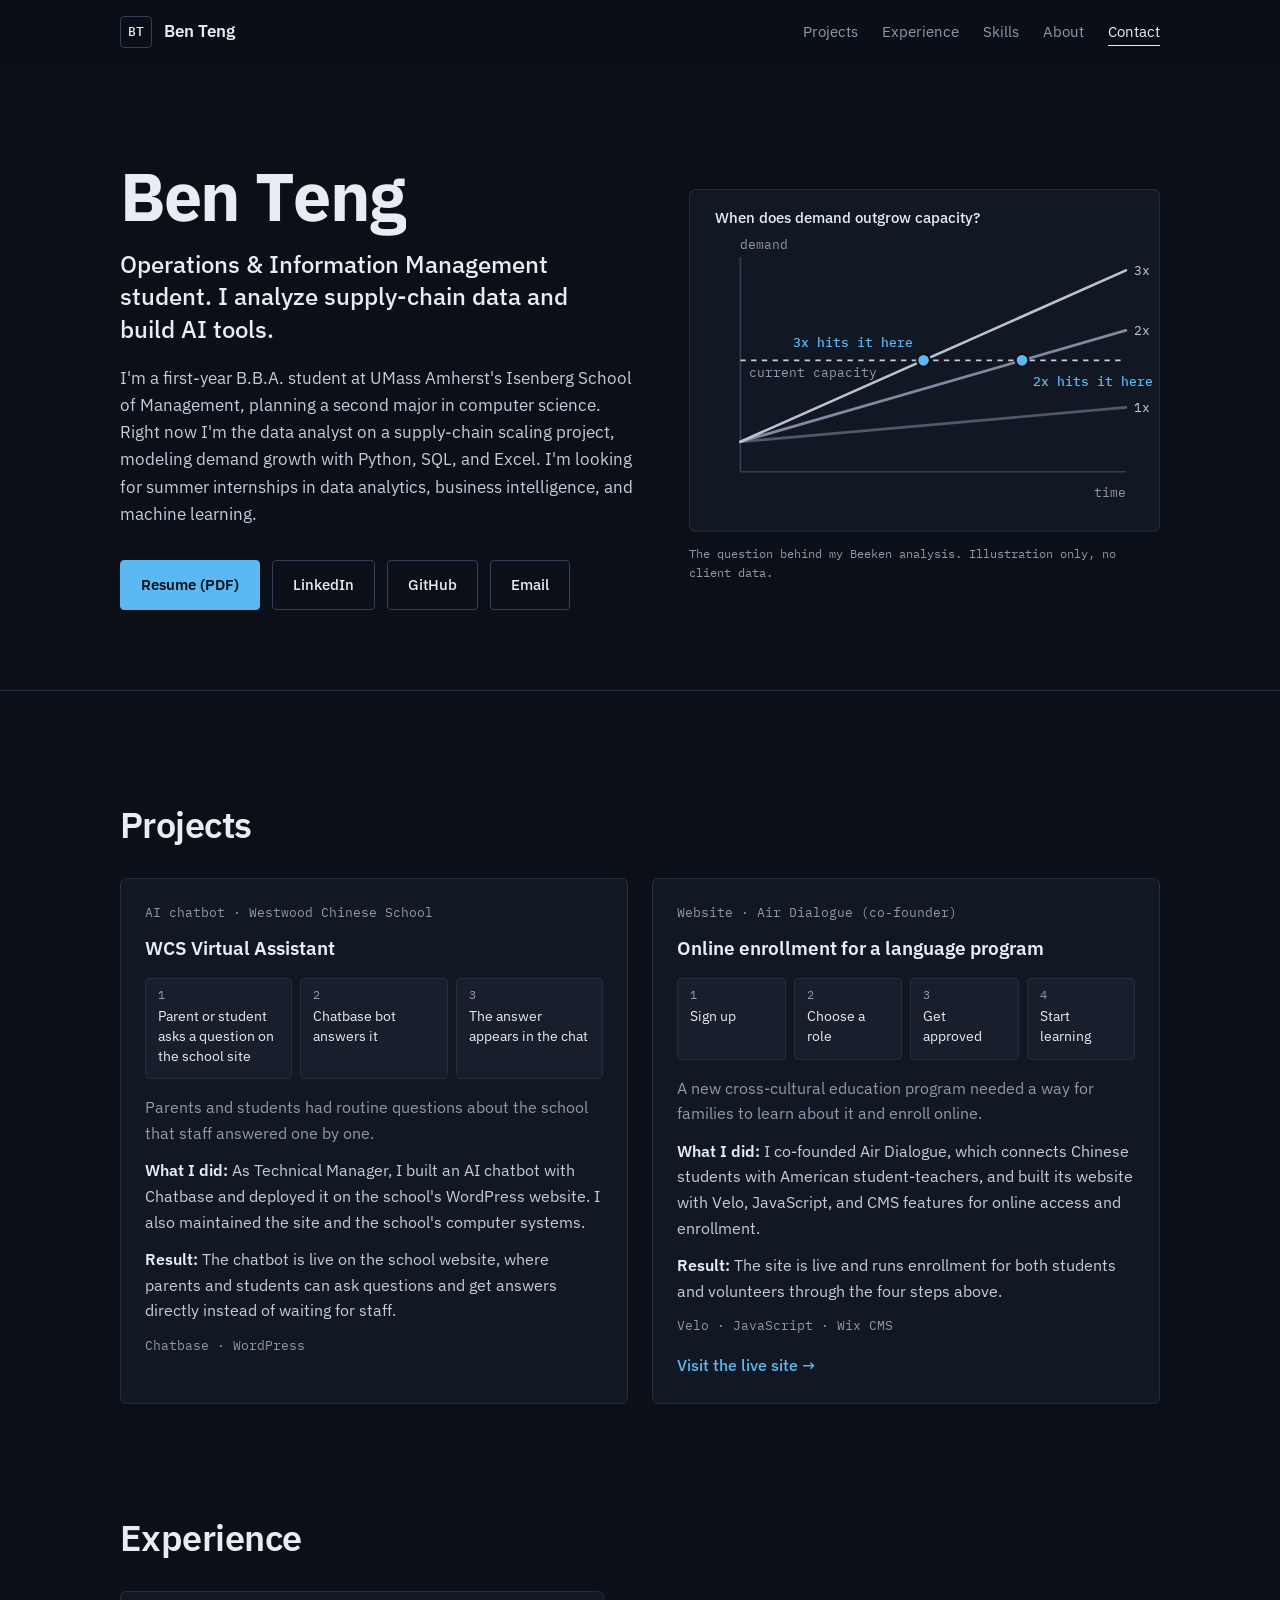
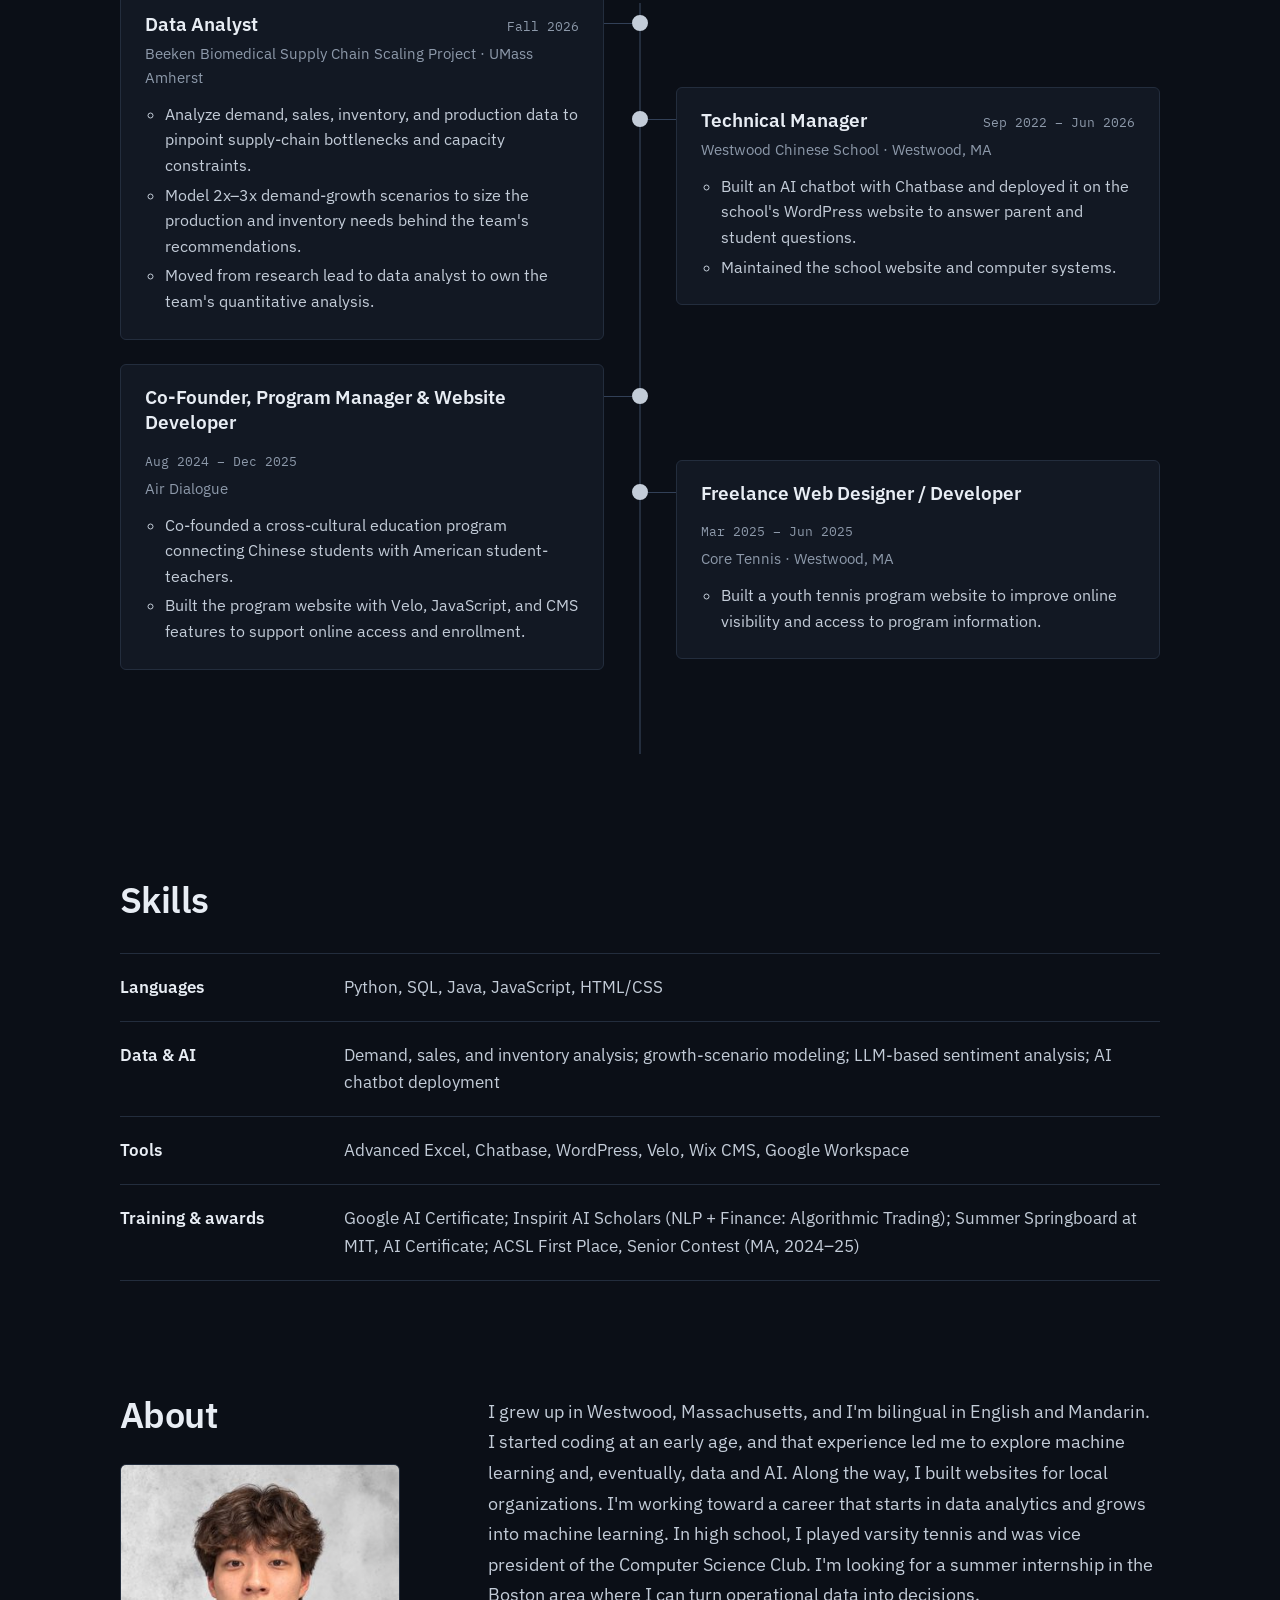
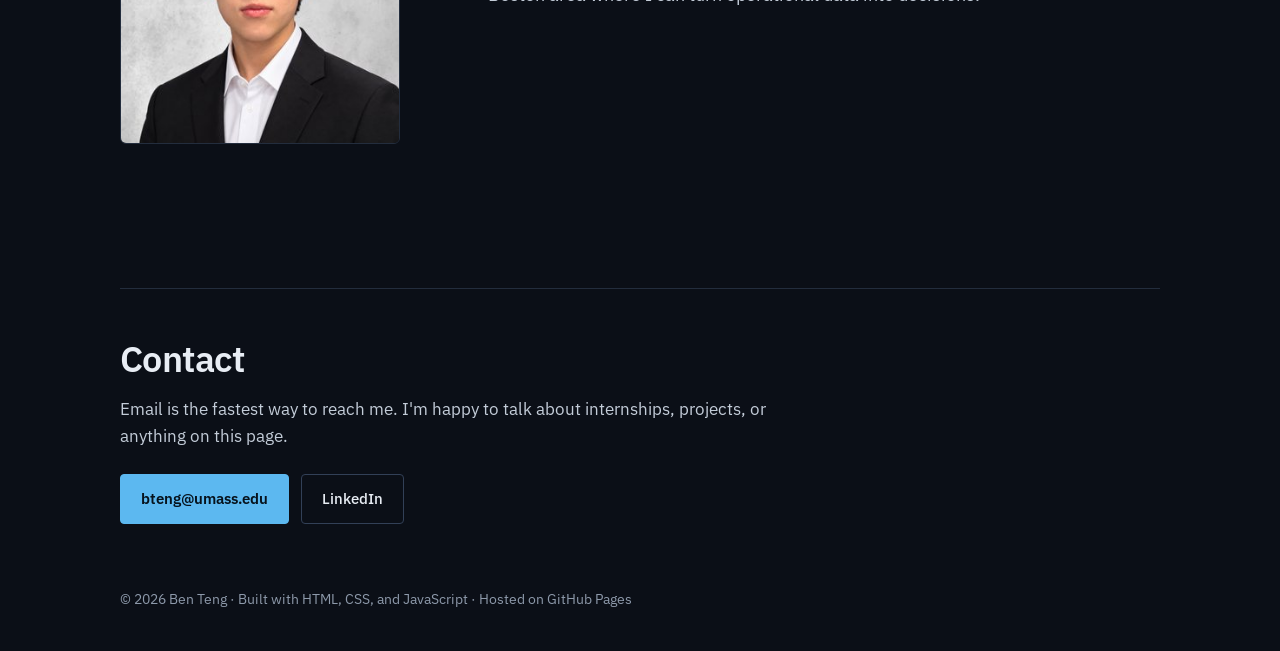
==== commit 2c880e76: "Rename chatbot project to WCS Virtual Assistant" ====
--- a/index.html
+++ b/index.html
@@ -27,9 +27,9 @@
   <link rel="preconnect" href="https://fonts.googleapis.com">
   <link rel="preconnect" href="https://fonts.gstatic.com" crossorigin>
   <link rel="stylesheet" href="https://fonts.googleapis.com/css2?family=IBM+Plex+Mono:wght@400;500&family=IBM+Plex+Sans:wght@400;500;600;700&display=swap">
-  <script>document.documentElement.classList.add('js');</script>
-  <link rel="stylesheet" href="styles.css?v=6">
-  <script src="script.js?v=6" defer></script>
+  <script>document.documentElement.classList.add('js');if('scrollRestoration' in history)history.scrollRestoration='manual';</script>
+  <link rel="stylesheet" href="styles.css?v=7">
+  <script src="script.js?v=7" defer></script>
 </head>
 <body>
   <a class="skip-link" href="#main">Skip to content</a>
@@ -48,7 +48,7 @@
     </nav>
   </header>
 
-  <main id="main">
+  <main id="main" tabindex="-1">
     <!-- ========== HERO ========== -->
     <section class="hero" id="top">
       <div class="container hero-grid">
@@ -109,7 +109,7 @@
         <article class="card reveal" data-anim="from-left">
           <div class="card-body">
             <p class="card-tag">AI chatbot · Westwood Chinese School</p>
-            <h3>A chatbot that answers parent and student questions</h3>
+            <h3>WCS Virtual Assistant</h3>
             <ol class="flow" aria-label="How the chatbot works">
               <li>Parent or student asks a question on the school site</li>
               <li>Chatbase bot answers it</li>
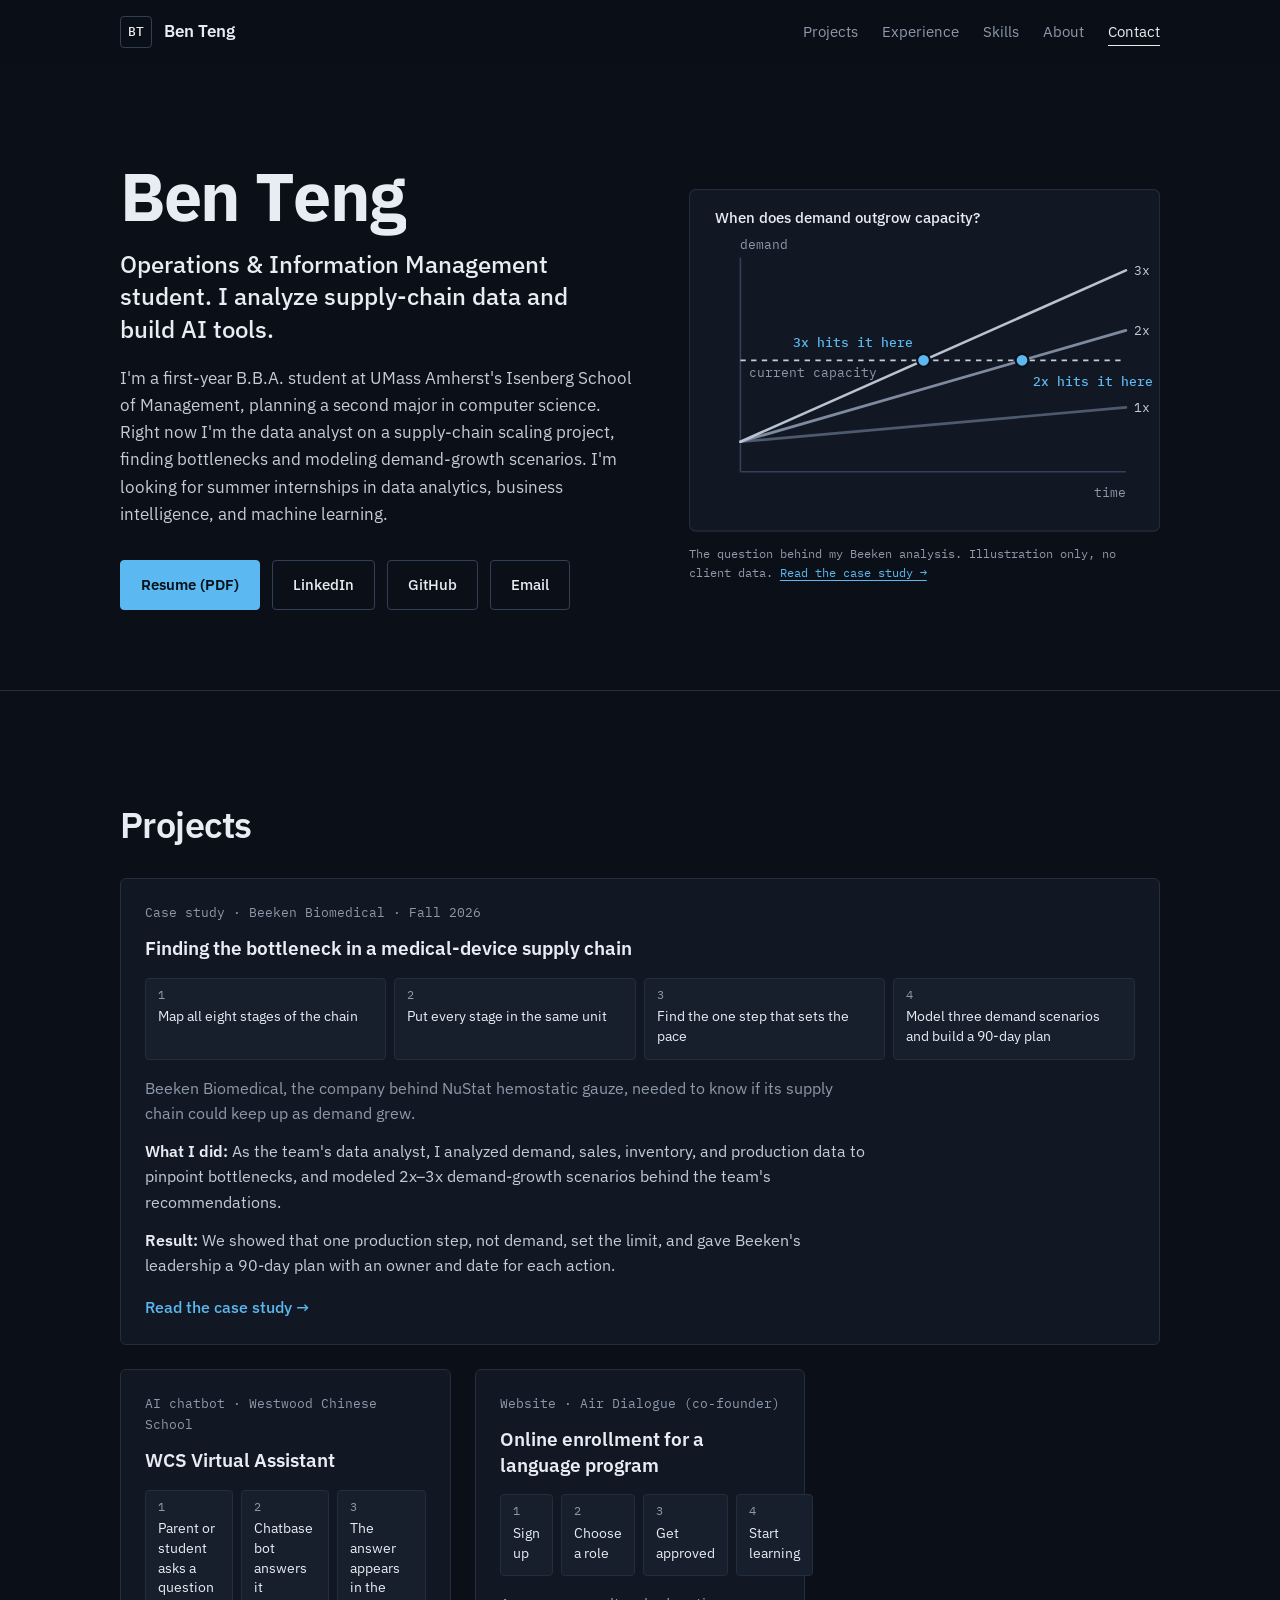
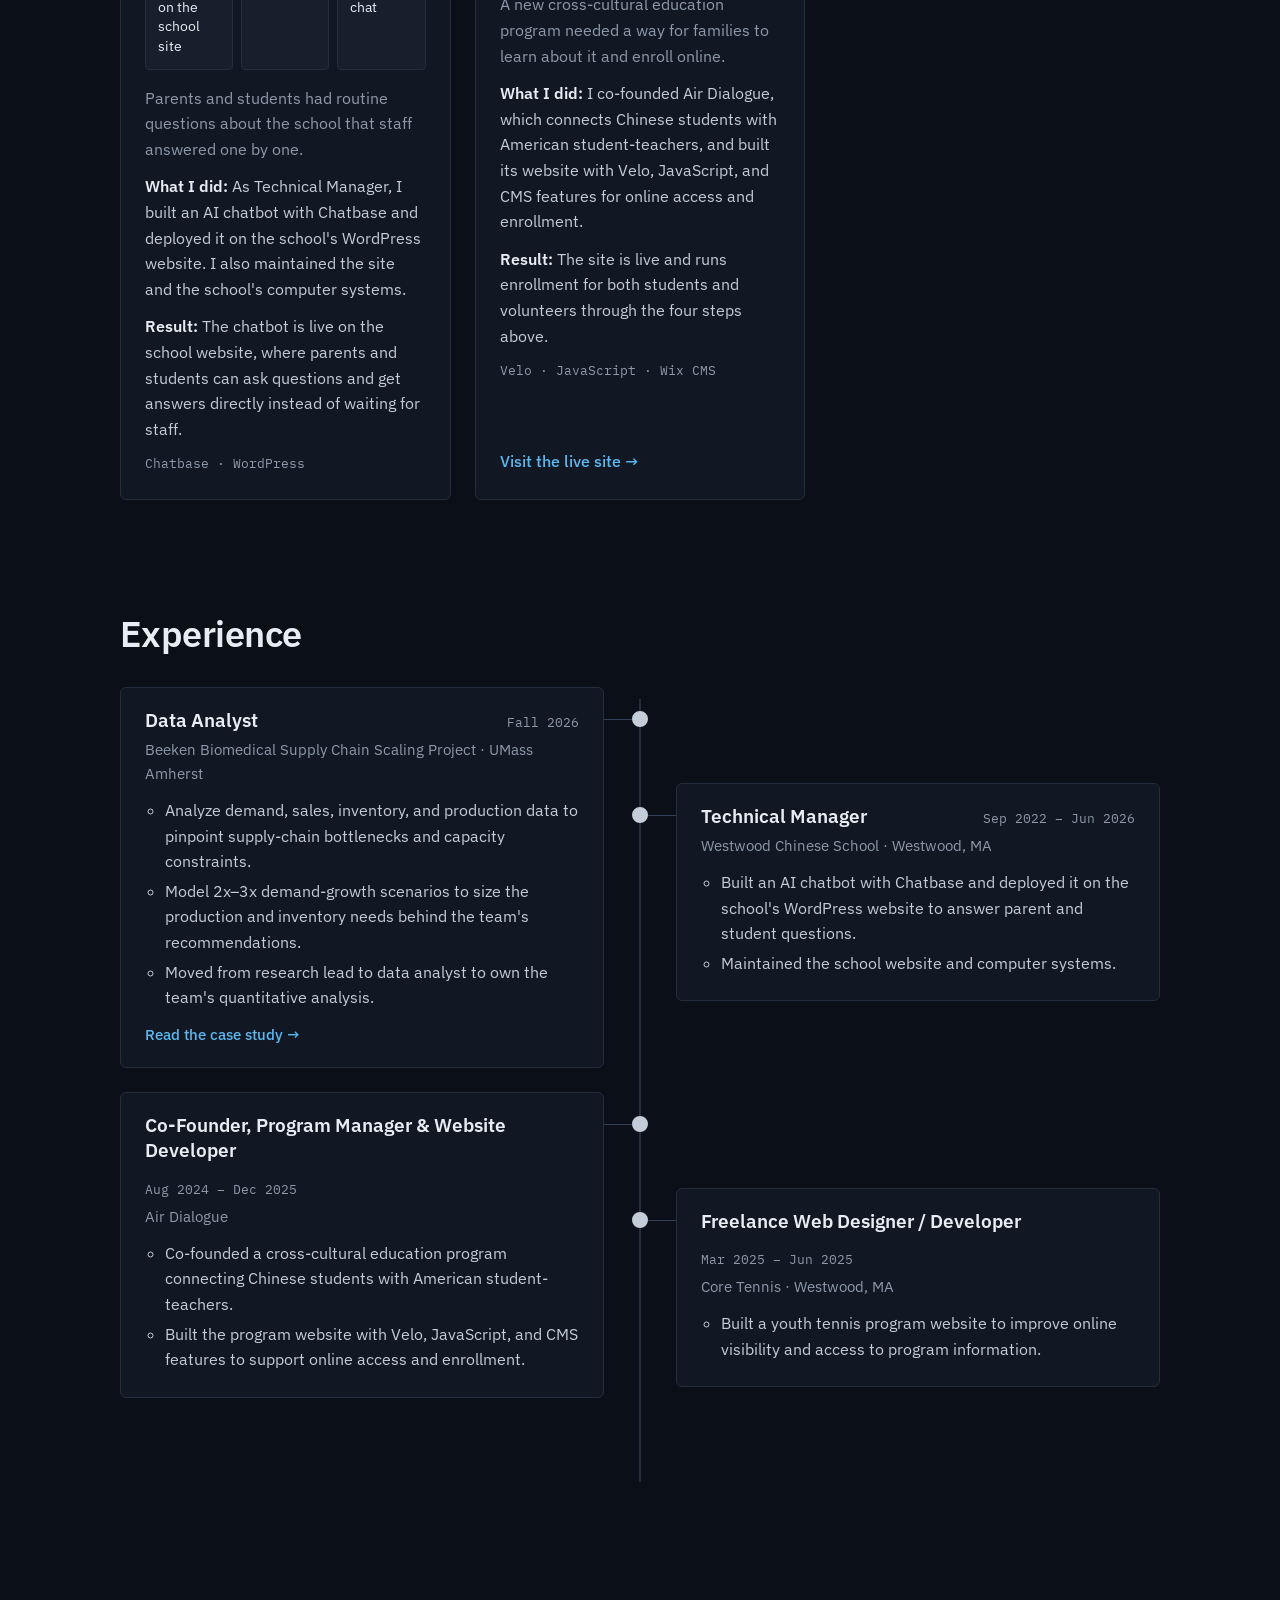
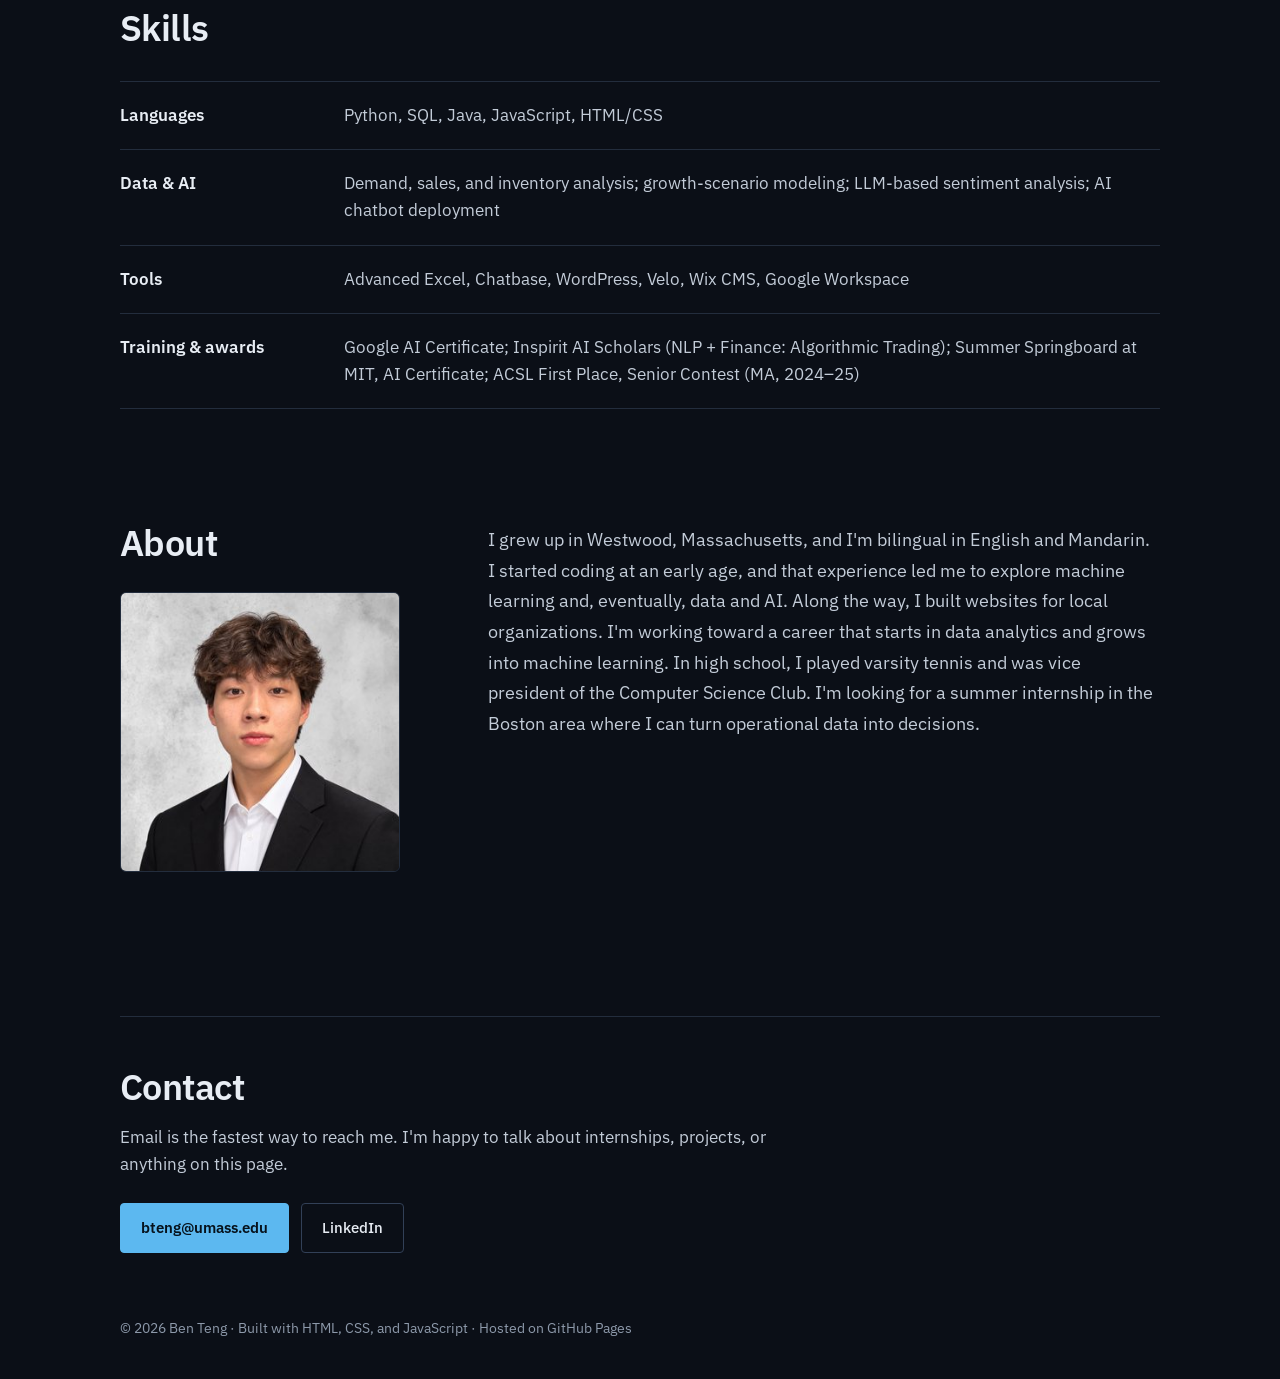
==== commit 81463477: "Add Beeken case study and feature it" ====
--- a/index.html
+++ b/index.html
@@ -28,8 +28,8 @@
   <link rel="preconnect" href="https://fonts.gstatic.com" crossorigin>
   <link rel="stylesheet" href="https://fonts.googleapis.com/css2?family=IBM+Plex+Mono:wght@400;500&family=IBM+Plex+Sans:wght@400;500;600;700&display=swap">
   <script>document.documentElement.classList.add('js');if('scrollRestoration' in history)history.scrollRestoration='manual';</script>
-  <link rel="stylesheet" href="styles.css?v=7">
-  <script src="script.js?v=7" defer></script>
+  <link rel="stylesheet" href="styles.css?v=8">
+  <script src="script.js?v=8" defer></script>
 </head>
 <body>
   <a class="skip-link" href="#main">Skip to content</a>
@@ -58,7 +58,7 @@
           <p class="lead reveal">
             I'm a first-year B.B.A. student at UMass Amherst's Isenberg School of Management,
             planning a second major in computer science. Right now I'm the data analyst on a supply-chain
-            scaling project, modeling demand growth with Python, SQL, and Excel. I'm looking for summer
+            scaling project, finding bottlenecks and modeling demand-growth scenarios. I'm looking for summer
             internships in data analytics, business intelligence, and machine learning.
           </p>
           <div class="button-row reveal">
@@ -94,7 +94,7 @@
             <g class="hit h3"><circle cx="219" cy="160" r="6"/><text x="209" y="148" text-anchor="end">3x hits it here</text></g>
             <g class="hit h2"><circle cx="311" cy="160" r="6"/><text x="321" y="184" text-anchor="start">2x hits it here</text></g>
           </svg>
-          <figcaption>The question behind my Beeken analysis. Illustration only, no client data.</figcaption>
+          <figcaption>The question behind my Beeken analysis. Illustration only, no client data. <a href="beeken.html">Read the case study →</a></figcaption>
         </figure>
       </div>
     </section>
@@ -106,6 +106,23 @@
       </div>
 
       <div class="cards" data-stagger>
+        <article class="card card-feature reveal" data-anim="up">
+          <div class="card-body">
+            <p class="card-tag">Case study · Beeken Biomedical · Fall 2026</p>
+            <h3>Finding the bottleneck in a medical-device supply chain</h3>
+            <ol class="flow" aria-label="How the analysis worked">
+              <li>Map all eight stages of the chain</li>
+              <li>Put every stage in the same unit</li>
+              <li>Find the one step that sets the pace</li>
+              <li>Model three demand scenarios and build a 90-day plan</li>
+            </ol>
+            <p class="problem">Beeken Biomedical, the company behind NuStat hemostatic gauze, needed to know if its supply chain could keep up as demand grew.</p>
+            <p><strong>What I did:</strong> As the team's data analyst, I analyzed demand, sales, inventory, and production data to pinpoint bottlenecks, and modeled 2x–3x demand-growth scenarios behind the team's recommendations.</p>
+            <p><strong>Result:</strong> We showed that one production step, not demand, set the limit, and gave Beeken's leadership a 90-day plan with an owner and date for each action.</p>
+            <p class="links"><a href="beeken.html">Read the case study <span aria-hidden="true">→</span></a></p>
+          </div>
+        </article>
+
         <article class="card reveal" data-anim="from-left">
           <div class="card-body">
             <p class="card-tag">AI chatbot · Westwood Chinese School</p>
@@ -177,6 +194,7 @@
               <li>Model 2x–3x demand-growth scenarios to size the production and inventory needs behind the team's recommendations.</li>
               <li>Moved from research lead to data analyst to own the team's quantitative analysis.</li>
             </ul>
+            <p class="job-link"><a href="beeken.html">Read the case study <span aria-hidden="true">→</span></a></p>
           </div>
         </li>
 
--- a/styles.css
+++ b/styles.css
@@ -58,6 +58,7 @@
 /* Name rises letter by letter; headline fades in word by word */
 .split-chars .char-wrap { display: inline-block; overflow: hidden; vertical-align: top; padding-bottom: .08em; margin-bottom: -.08em; }
 .split-chars .char { display: inline-block; }
+.split-chars .char-word { display: inline-block; white-space: nowrap; }
 .js .split-chars .char { transform: translateY(110%); transition: transform 1s var(--ease); transition-delay: calc(.1s + var(--i) * 40ms); }
 .js .split-chars.go .char { transform: none; }
 .split-words .word { display: inline-block; }
@@ -204,6 +205,8 @@
 .org { margin: 4px 0 0; color: var(--muted); font-size: 15px; }
 .job ul { margin: 12px 0 0; padding-left: 20px; color: var(--text-2); font-size: 16px; }
 .job li { margin-bottom: 4px; }
+.job-link { margin: 12px 0 0; font-size: 15px; }
+.job-link a { text-decoration: none; font-weight: 500; }
 
 @media (min-width: 821px) {
   .timeline.zigzag { padding: 0 0 96px; display: grid; grid-template-columns: 1fr 1fr; column-gap: 72px; row-gap: 24px; align-items: start; }
@@ -275,3 +278,134 @@
   .js .hero-art .scen { stroke-dashoffset: 0 !important; }
   .timeline::after { height: calc(100% - 24px); }
 }
+
+/* ===================================================================
+   CASE STUDY PAGES
+   =================================================================== */
+.case-hero { padding-top: 64px; padding-bottom: 32px; }
+.back { margin: 0 0 32px; font-size: 15px; }
+.back a { color: var(--muted); text-decoration: none; }
+.back a:hover { color: var(--text); }
+.case-meta { font-family: var(--mono); font-size: 13px; color: var(--muted); margin: 0 0 16px; }
+.case-title { font-size: clamp(34px, 5.4vw, 52px); max-width: 20ch; line-height: 1.12; }
+.case-hero .lead { max-width: 64ch; font-size: 18px; margin-bottom: 40px; }
+.case-facts { display: grid; grid-template-columns: repeat(4, 1fr); gap: 24px; margin: 0 0 32px; padding: 24px 0; border-top: 1px solid var(--border); border-bottom: 1px solid var(--border); }
+.case-facts dt { font-size: 14px; color: var(--muted); margin-bottom: 4px; }
+.case-facts dd { margin: 0; font-size: 15px; color: var(--text); line-height: 1.45; }
+.note { margin: 0; max-width: 72ch; font-size: 15px; color: var(--text-2); border-left: 2px solid var(--border-strong); padding: 4px 0 4px 16px; }
+
+.case-section { padding-top: 88px; }
+.case-grid { display: grid; grid-template-columns: 280px 1fr; gap: 48px; align-items: start; }
+.case-grid .section-head { margin: 0; position: sticky; top: 96px; }
+.step-num { font-family: var(--mono); font-size: 13px; color: var(--muted); margin: 0 0 8px; }
+.case-body > p, .case-body > ul, .case-body > ol { max-width: 64ch; }
+.case-body p { margin: 0 0 16px; color: var(--text-2); font-size: 17px; }
+.case-body em { color: var(--text); font-style: normal; font-weight: 500; }
+.plain-list { margin: 0 0 16px; padding-left: 20px; color: var(--text-2); }
+.plain-list li { margin-bottom: 8px; }
+.callout { margin: 24px 0 0; padding: 20px 24px; background: var(--surface); border: 1px solid var(--border); border-radius: var(--radius); max-width: 64ch; }
+.callout p { margin: 0; }
+.callout .callout-label { font-weight: 600; color: var(--text); margin-bottom: 8px; }
+.plan-list { margin: 0 0 8px; padding-left: 24px; color: var(--text-2); }
+.plan-list li { margin-bottom: 12px; padding-left: 4px; }
+.plan-list li::marker { font-family: var(--mono); color: var(--muted); }
+.skills-used { font-size: 15px !important; }
+.skills-used span { display: block; color: var(--muted); font-size: 14px; margin-bottom: 4px; }
+
+/* Figures */
+.case-fig { margin: 40px 0 0; padding: 24px; background: var(--surface); border: 1px solid var(--border); border-radius: var(--radius); }
+.case-fig svg { display: block; width: 100%; height: auto; max-width: 760px; }
+.case-fig figcaption { margin-top: 16px; font-size: 14px; color: var(--muted); }
+.row-label, .bar-label { font: 500 14px var(--sans); fill: var(--text-2); }
+.axis-note, .legend { font: 400 12px var(--mono); fill: var(--muted); }
+.seg-base { fill: #2a3548; }
+.seg-hi { fill: var(--text-2); }
+.lg-hi { fill: var(--text-2); }
+.lg-base { fill: #2a3548; }
+.connector { stroke: var(--muted); stroke-width: 1; stroke-dasharray: 3 3; }
+.bar { fill: #2a3548; }
+.bar-limit { fill: var(--accent); }
+.bar-note { font: 500 12px var(--mono); fill: var(--accent); }
+.demand-line { stroke: var(--text); stroke-width: 1.5; stroke-dasharray: 6 5; }
+.demand-label { font: 500 12px var(--mono); fill: var(--text); }
+.inv { fill: none; stroke-width: 2.5; stroke-linecap: round; stroke-linejoin: round; }
+.inv.low { stroke: #4d5a6e; }
+.inv.base { stroke: #7d8aa0; }
+.inv.high { stroke: #b9c3d2; }
+.inv.plan { stroke: var(--accent); }
+.inv-labels .lbl { font: 400 12px var(--mono); fill: var(--text-2); }
+.inv-labels .lbl-plan { font: 500 12px var(--mono); fill: var(--accent); text-anchor: end; }
+
+/* The chain: eight stages in a row, the limiting one highlighted */
+.chain { list-style: none; margin: 0; padding: 0; display: grid; grid-template-columns: repeat(8, 1fr); gap: 8px; counter-reset: stage; }
+.chain li {
+  counter-increment: stage; position: relative; background: var(--surface-2); border: 1px solid var(--border); border-radius: 4px;
+  padding: 12px; font-size: 14px; line-height: 1.35; color: var(--text); min-height: 88px;
+}
+.chain li::before { content: counter(stage); display: block; font-family: var(--mono); font-size: 12px; color: var(--muted); margin-bottom: 4px; }
+.chain li.is-limit { border-color: var(--accent); }
+.chain li.is-limit span { display: block; margin-top: 4px; font-family: var(--mono); font-size: 12px; color: var(--accent); }
+
+/* Figure animations (play once when the figure scrolls into view) */
+.js .chain li { opacity: 0; transform: translateY(10px); transition: opacity .5s var(--ease), transform .6s var(--ease); }
+.js .chain-fig.visible .chain li { opacity: 1; transform: none; }
+.js .chain-fig.visible .chain li:nth-child(1) { transition-delay: .1s; }
+.js .chain-fig.visible .chain li:nth-child(2) { transition-delay: .2s; }
+.js .chain-fig.visible .chain li:nth-child(3) { transition-delay: .3s; }
+.js .chain-fig.visible .chain li:nth-child(4) { transition-delay: .4s; }
+.js .chain-fig.visible .chain li:nth-child(5) { transition-delay: .5s; }
+.js .chain-fig.visible .chain li:nth-child(6) { transition-delay: .6s; }
+.js .chain-fig.visible .chain li:nth-child(7) { transition-delay: .7s; }
+.js .chain-fig.visible .chain li:nth-child(8) { transition-delay: .8s; }
+.js .chain-fig .chain li.is-limit { transition: opacity .5s var(--ease), transform .6s var(--ease), border-color .6s 1.3s; border-color: var(--border); }
+.js .chain-fig.visible .chain li.is-limit { border-color: var(--accent); }
+
+.js .case-fig .draw-x { transform-box: fill-box; transform-origin: left; transform: scaleX(0); transition: transform 1s var(--ease) .2s; }
+.js .case-fig .draw-x.d2 { transition-delay: .6s; }
+.js .case-fig.visible .draw-x { transform: none; }
+.js .case-fig .grow { transform-box: fill-box; transform-origin: bottom; transform: scaleY(0); transition: transform 1s var(--ease) .2s; }
+.js .case-fig .grow.g2 { transition-delay: .35s; }
+.js .case-fig .grow.g3 { transition-delay: .5s; }
+.js .case-fig.visible .grow { transform: none; }
+.js .case-fig .demand-line, .js .case-fig .demand-label, .js .case-fig .bar-note { opacity: 0; transition: opacity .6s 1.2s; }
+.js .case-fig .bar-note { transition-delay: 1.6s; }
+.js .case-fig.visible .demand-line, .js .case-fig.visible .demand-label, .js .case-fig.visible .bar-note { opacity: 1; }
+.js .case-fig .line-draw { stroke-dasharray: 1; stroke-dashoffset: 1; transition: stroke-dashoffset 1.4s var(--ease) .2s; }
+.js .case-fig .line-draw.l2 { transition-delay: .5s; }
+.js .case-fig .line-draw.l3 { transition-delay: .8s; }
+.js .case-fig .line-draw.l4 { transition-delay: 1.1s; }
+.js .case-fig.visible .line-draw { stroke-dashoffset: 0; }
+.js .case-fig .inv-labels { opacity: 0; transition: opacity .6s 2.2s; }
+.js .case-fig.visible .inv-labels { opacity: 1; }
+
+.case-end { display: flex; flex-wrap: wrap; gap: 12px; padding-top: 96px; }
+
+/* Featured project card on the home page */
+.card-feature { grid-column: 1 / -1; }
+.card-feature .flow { grid-template-columns: repeat(4, 1fr); }
+.card-feature .card-body > p { max-width: 72ch; }
+
+@media (max-width: 900px) {
+  .case-facts { grid-template-columns: 1fr 1fr; }
+  .chain { grid-template-columns: repeat(4, 1fr); }
+}
+@media (max-width: 820px) {
+  .case-grid { grid-template-columns: 1fr; gap: 16px; }
+  .case-grid .section-head { position: static; }
+  .case-section { padding-top: 64px; }
+  .case-fig { padding: 16px; margin-top: 24px; }
+}
+@media (max-width: 600px) {
+  .case-hero { padding-top: 40px; }
+  .case-facts { grid-template-columns: 1fr; gap: 16px; }
+  .chain { grid-template-columns: 1fr 1fr; }
+  .chain li { min-height: 0; }
+  .card-feature .flow { grid-template-columns: 1fr 1fr; }
+  .case-end .btn { flex: 1 1 100%; }
+}
+@media (prefers-reduced-motion: reduce) {
+  .js .chain li, .js .case-fig .draw-x, .js .case-fig .grow { opacity: 1 !important; transform: none !important; }
+  .js .case-fig .line-draw { stroke-dashoffset: 0 !important; }
+  .js .case-fig .demand-line, .js .case-fig .demand-label, .js .case-fig .bar-note, .js .case-fig .inv-labels { opacity: 1 !important; }
+  .js .chain-fig .chain li.is-limit { border-color: var(--accent); }
+}
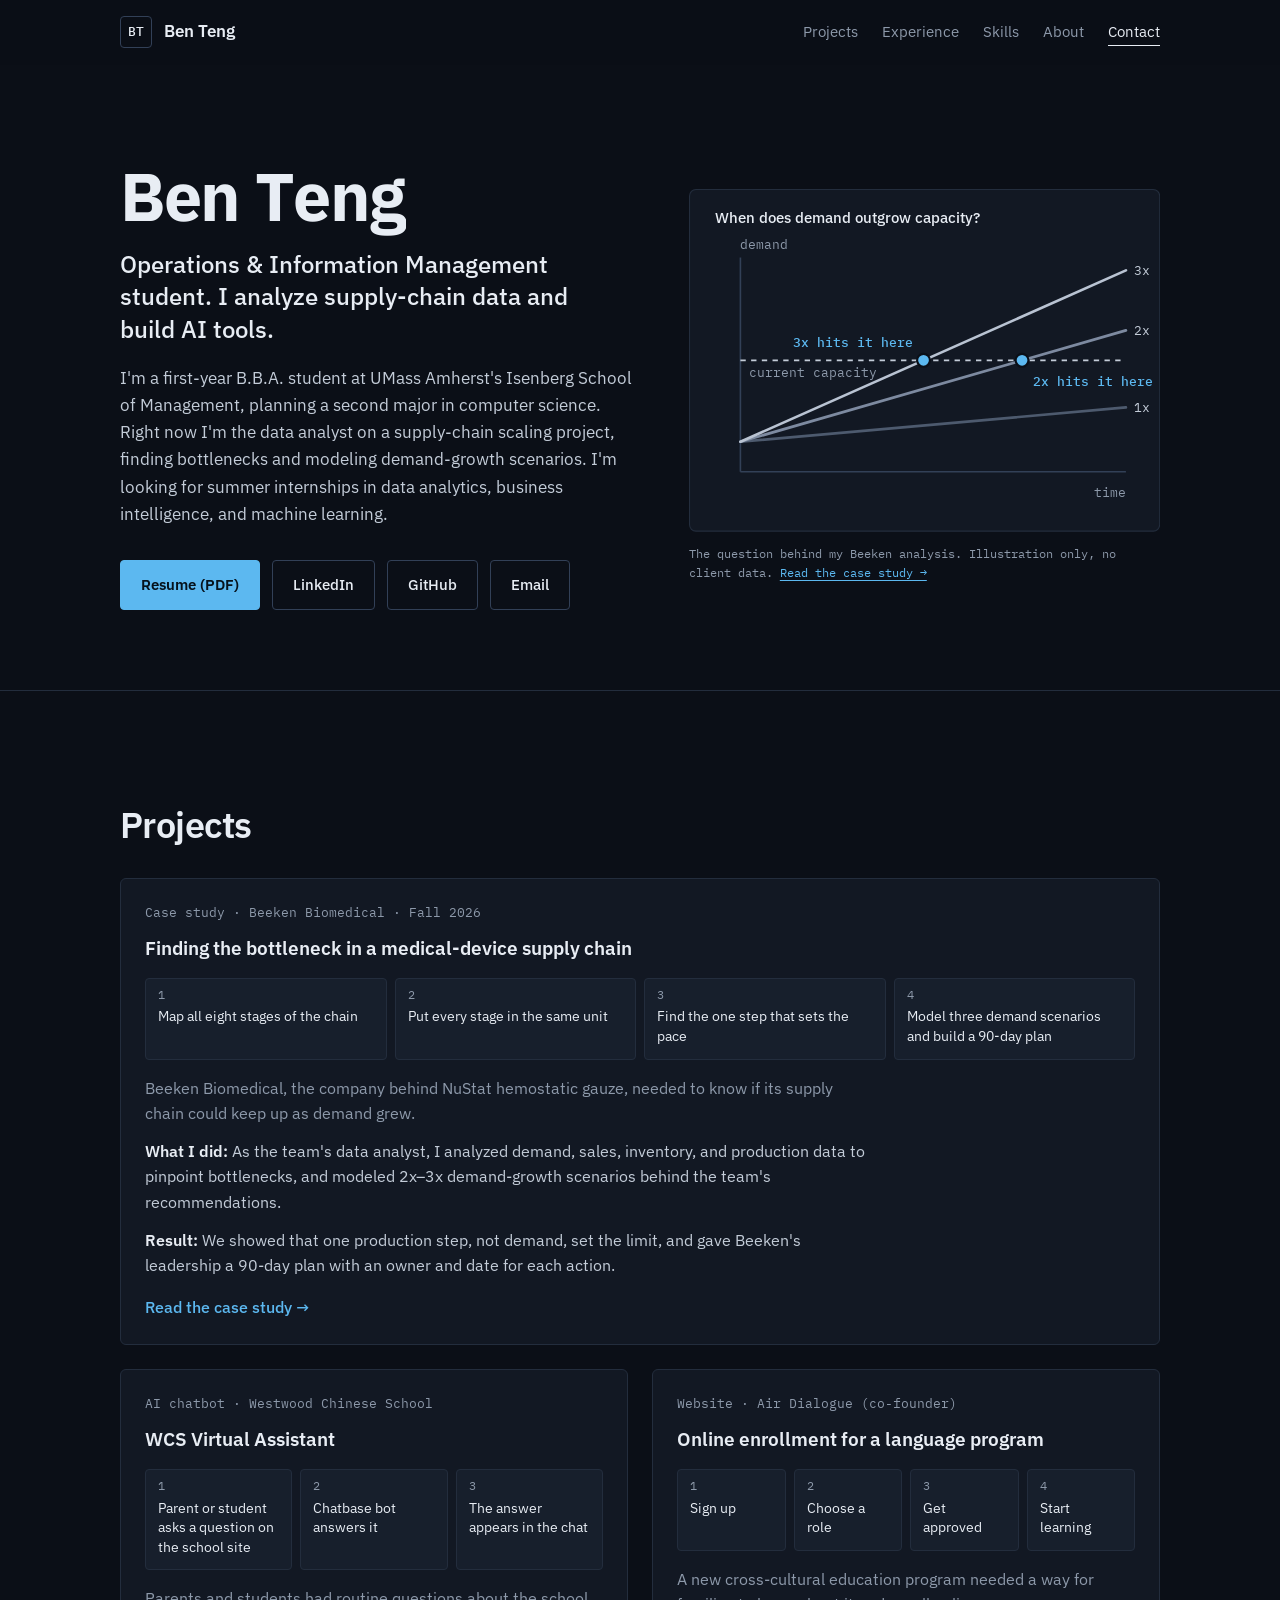
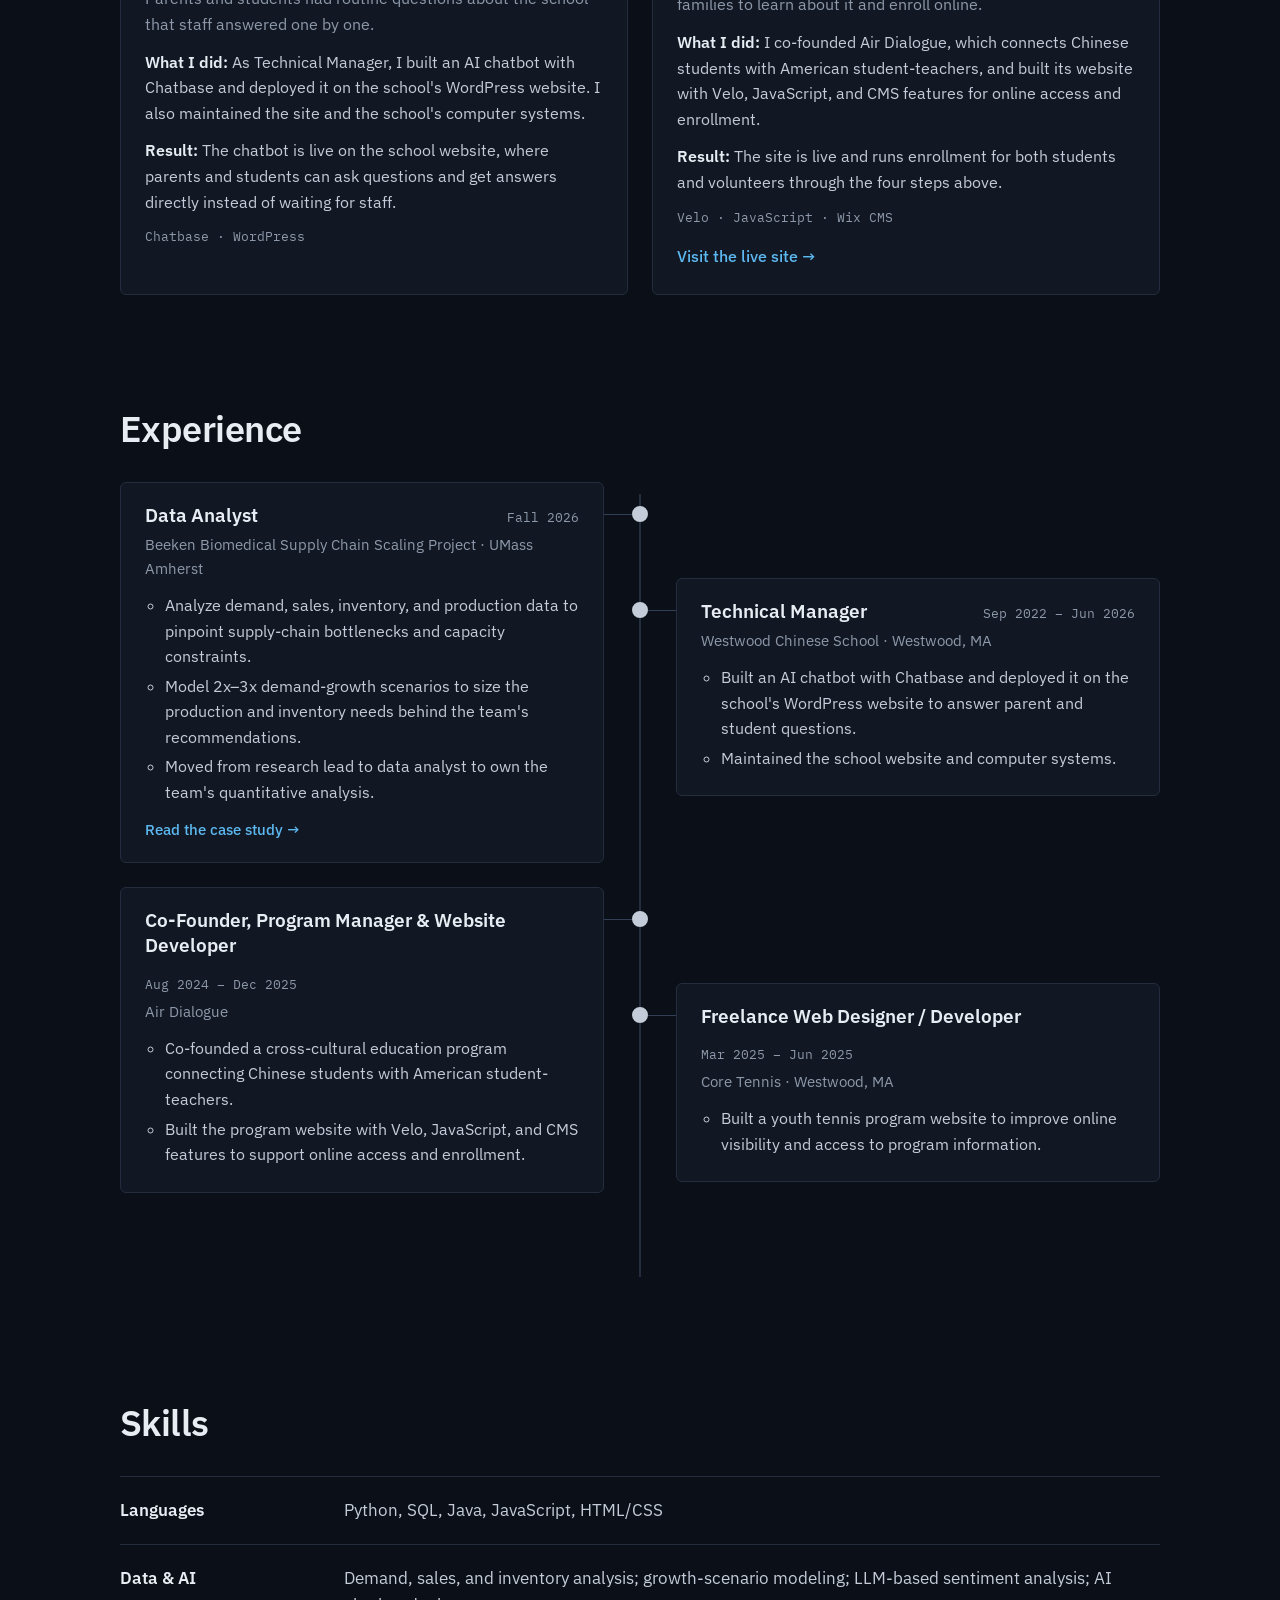
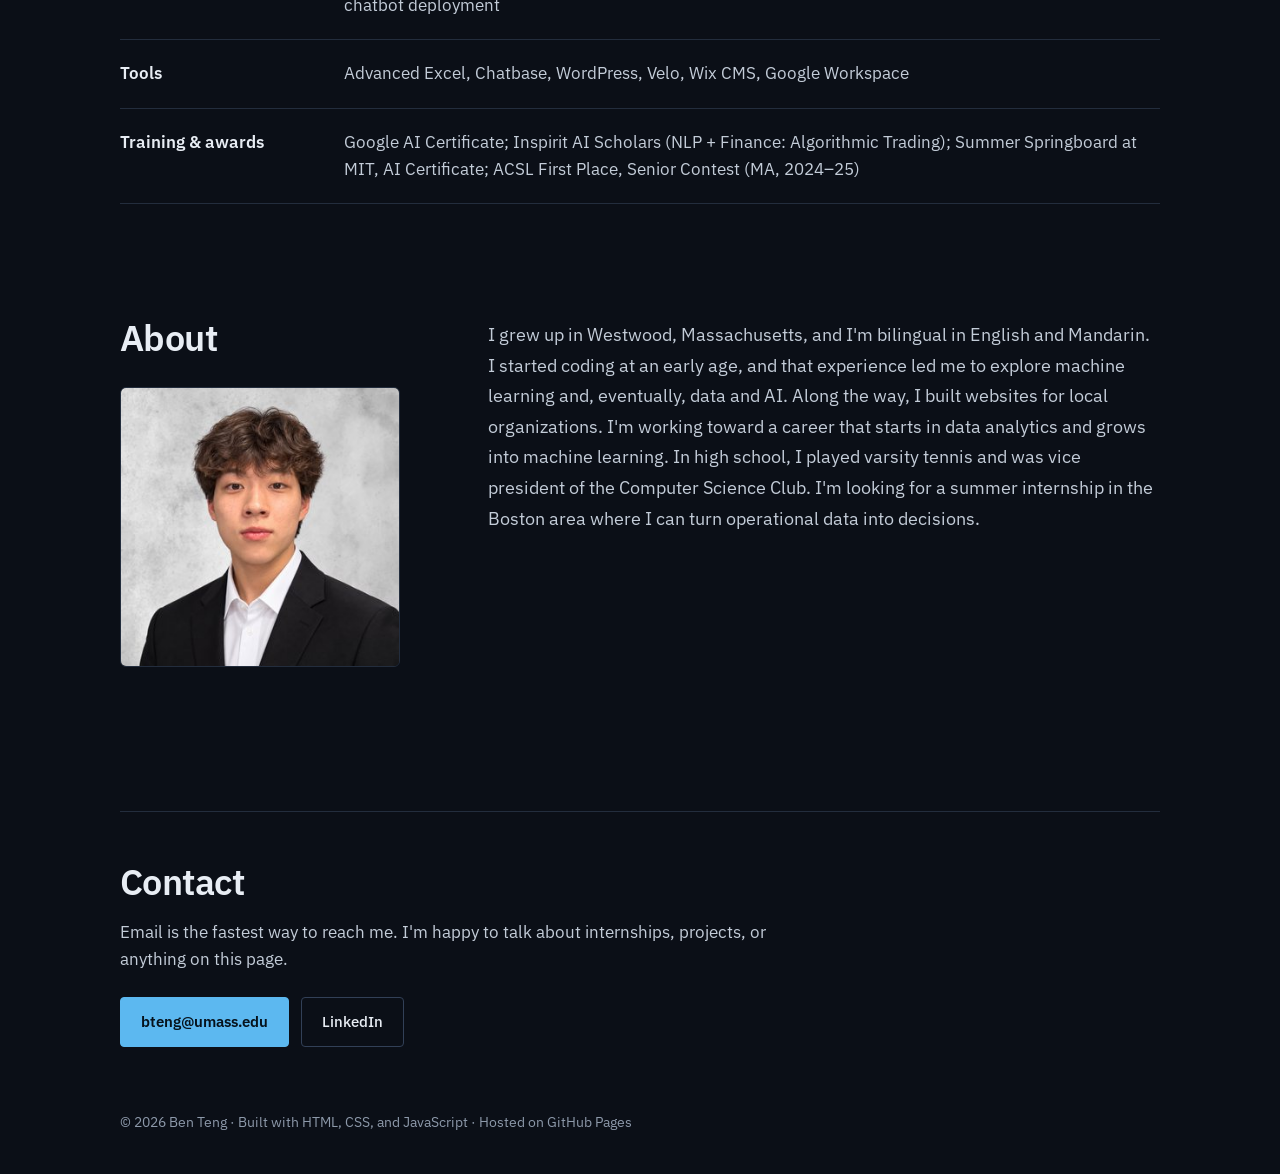
==== commit d489d3e3: "Two-column project grid at full width" ====
--- a/index.html
+++ b/index.html
@@ -28,7 +28,7 @@
   <link rel="preconnect" href="https://fonts.gstatic.com" crossorigin>
   <link rel="stylesheet" href="https://fonts.googleapis.com/css2?family=IBM+Plex+Mono:wght@400;500&family=IBM+Plex+Sans:wght@400;500;600;700&display=swap">
   <script>document.documentElement.classList.add('js');if('scrollRestoration' in history)history.scrollRestoration='manual';</script>
-  <link rel="stylesheet" href="styles.css?v=8">
+  <link rel="stylesheet" href="styles.css?v=9">
   <script src="script.js?v=8" defer></script>
 </head>
 <body>
--- a/styles.css
+++ b/styles.css
@@ -155,7 +155,7 @@
 strong { color: var(--text); font-weight: 600; }
 
 /* ----- Project cards ----- */
-.cards { display: grid; grid-template-columns: repeat(auto-fit, minmax(320px, 1fr)); gap: 24px; }
+.cards { display: grid; grid-template-columns: repeat(2, minmax(0, 1fr)); gap: 24px; }
 .card { border: 1px solid var(--border); border-radius: var(--radius); background: var(--surface); display: flex; flex-direction: column; }
 .card.settled { transition: transform .4s var(--ease), border-color .3s; }
 .card.settled:hover { border-color: var(--border-strong); }
@@ -174,7 +174,7 @@
 .flow { list-style: none; margin: 4px 0; padding: 0; display: grid; grid-template-columns: repeat(3, 1fr); gap: 8px; counter-reset: step; }
 .flow-4 { grid-template-columns: repeat(4, 1fr); }
 .flow li {
-  counter-increment: step; position: relative;
+  counter-increment: step; position: relative; min-width: 0; overflow-wrap: break-word;
   background: var(--surface-2); border: 1px solid var(--border); border-radius: 4px;
   padding: 8px 12px 12px; font-size: 14px; line-height: 1.4; color: var(--text);
 }
@@ -252,6 +252,7 @@
   .hero-art { max-width: 480px; }
   .about-grid { grid-template-columns: 1fr; gap: 16px; }
   .skill-row { grid-template-columns: 1fr; gap: 4px; }
+  .cards { grid-template-columns: 1fr; }
   .section { padding-top: 80px; }
 }
 @media (max-width: 600px) {
